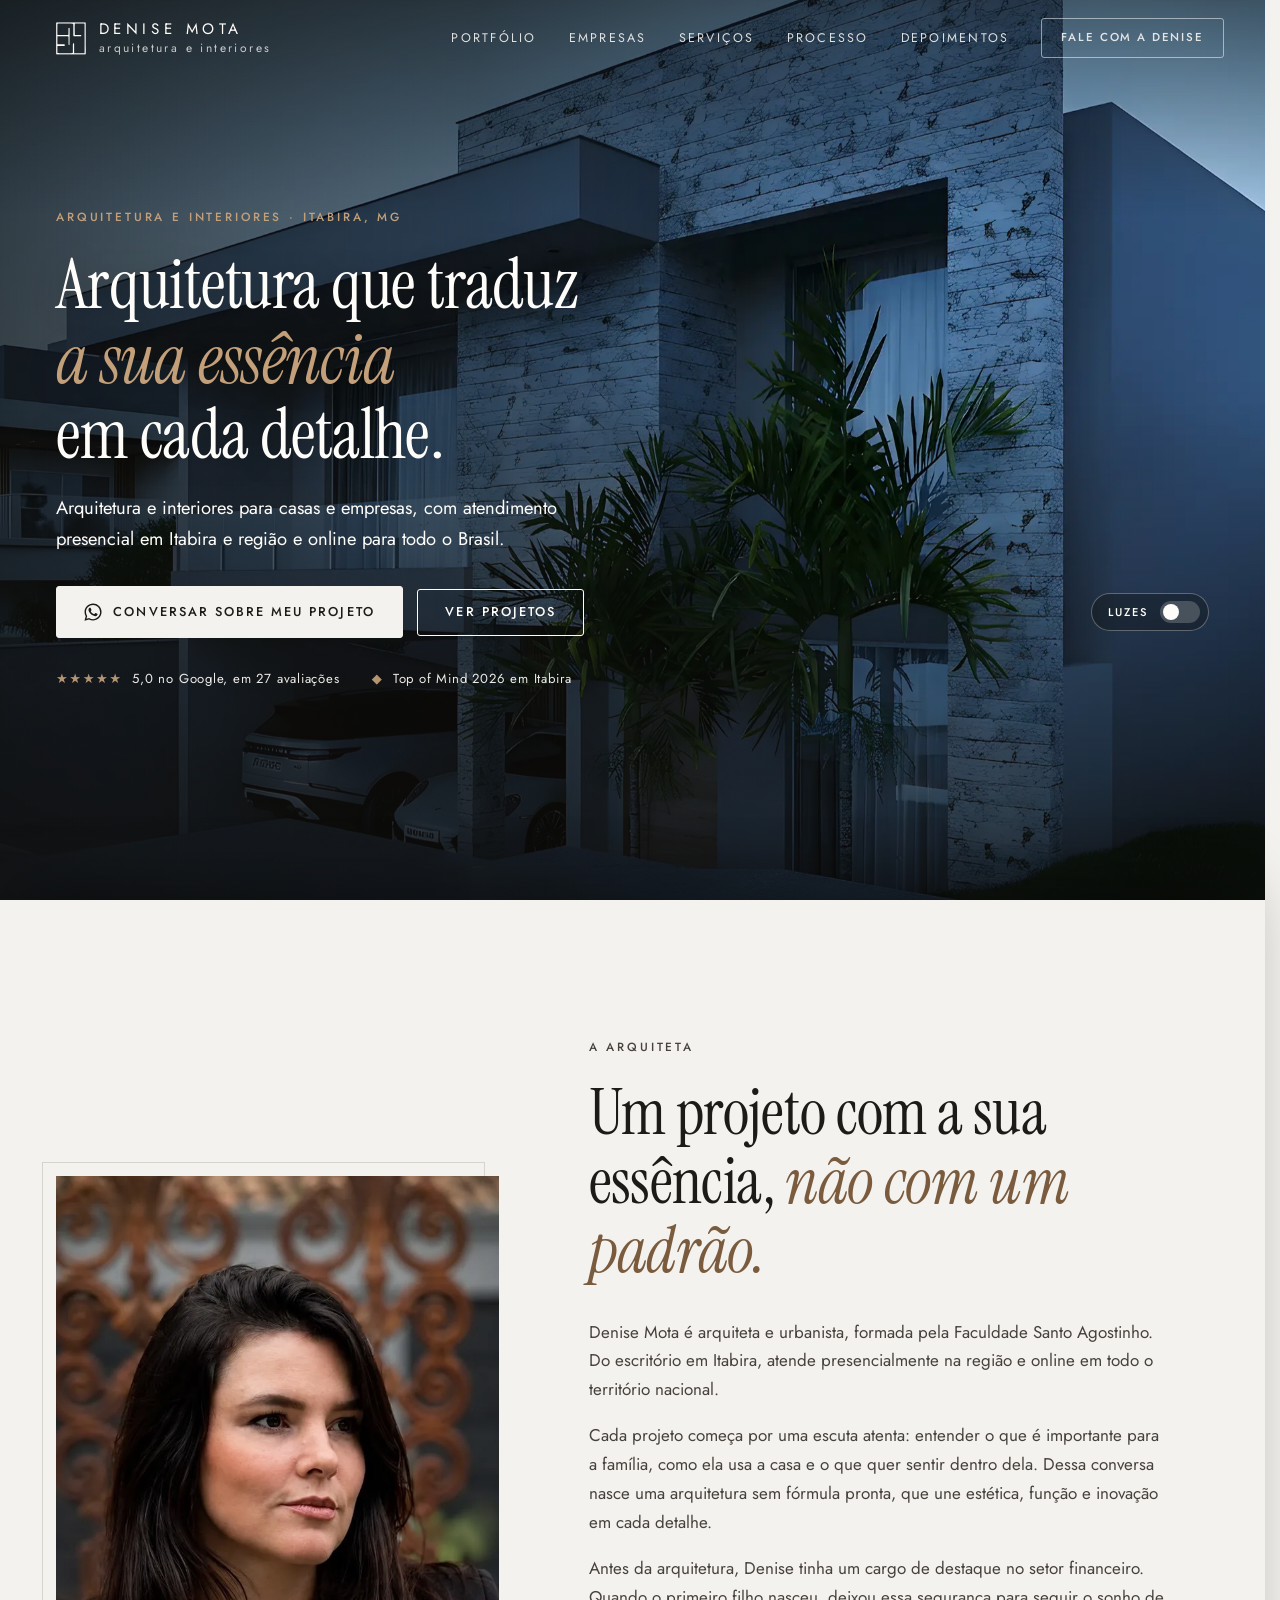
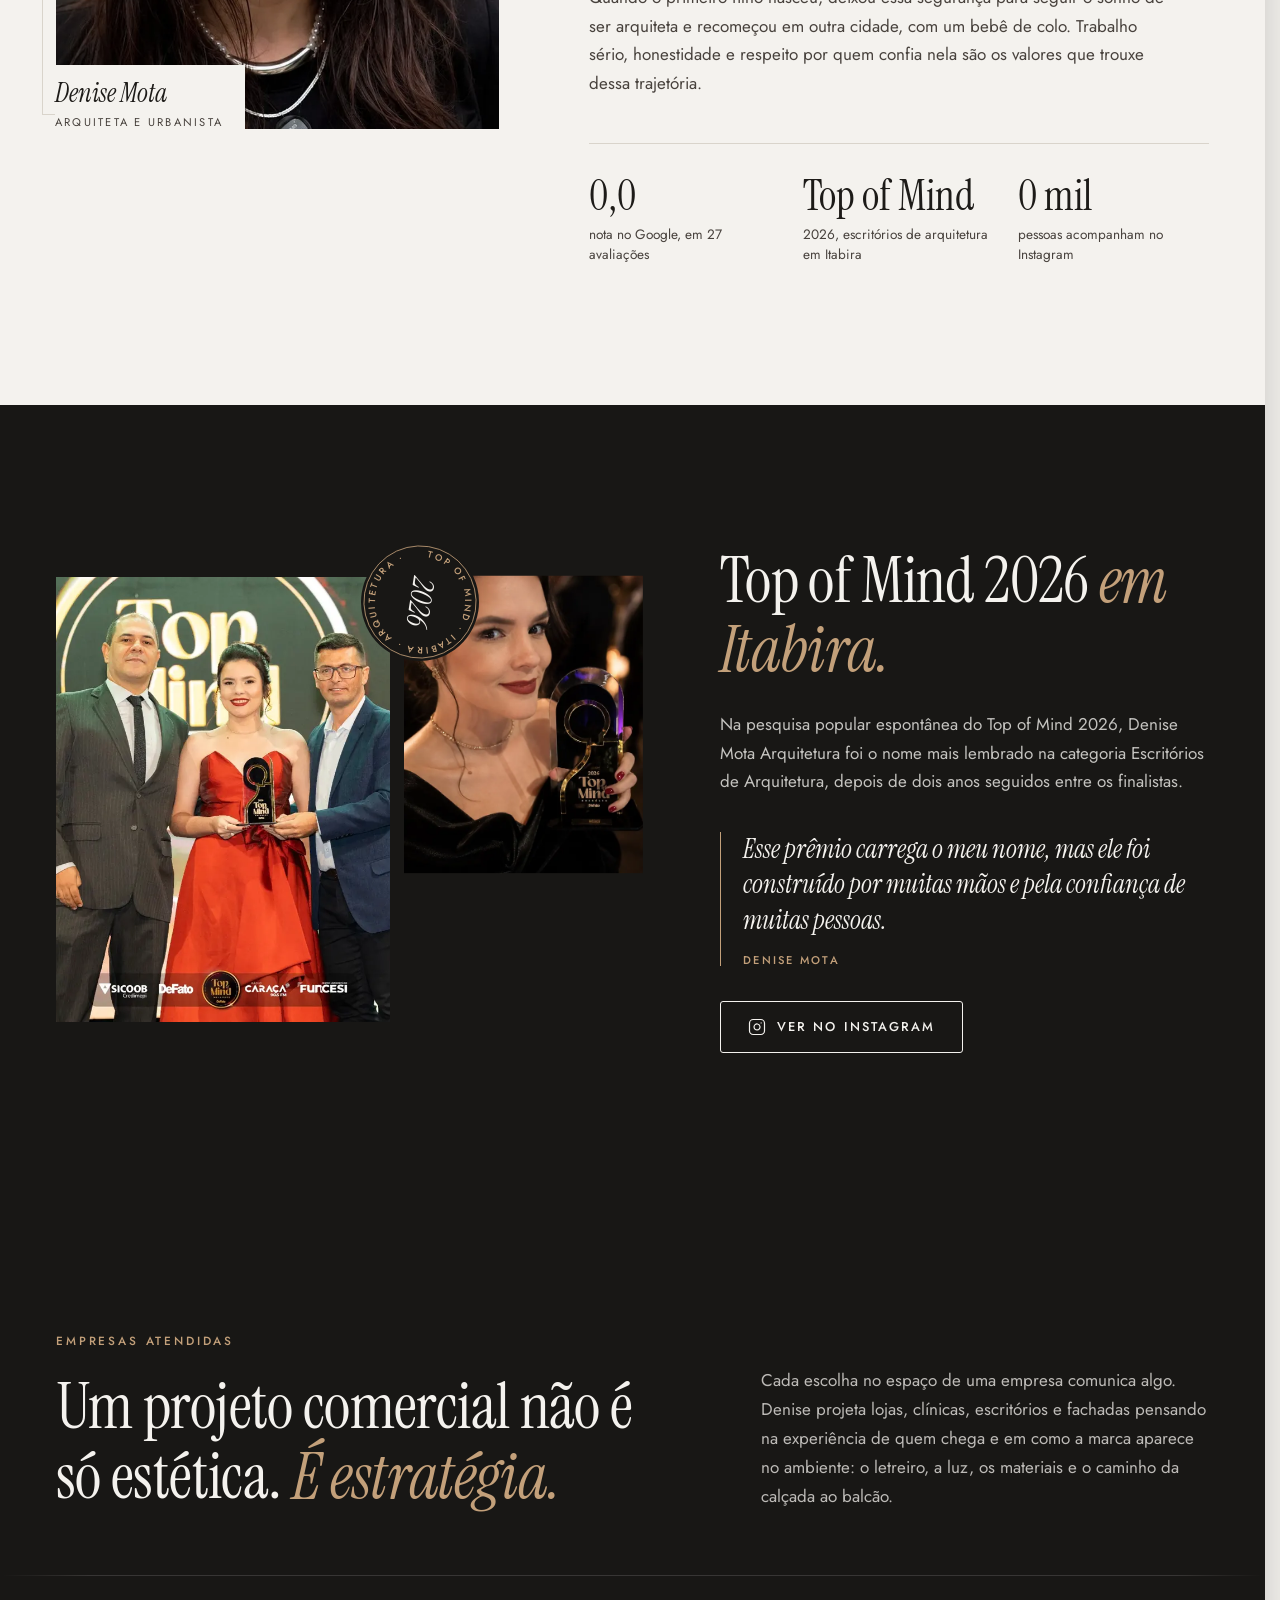
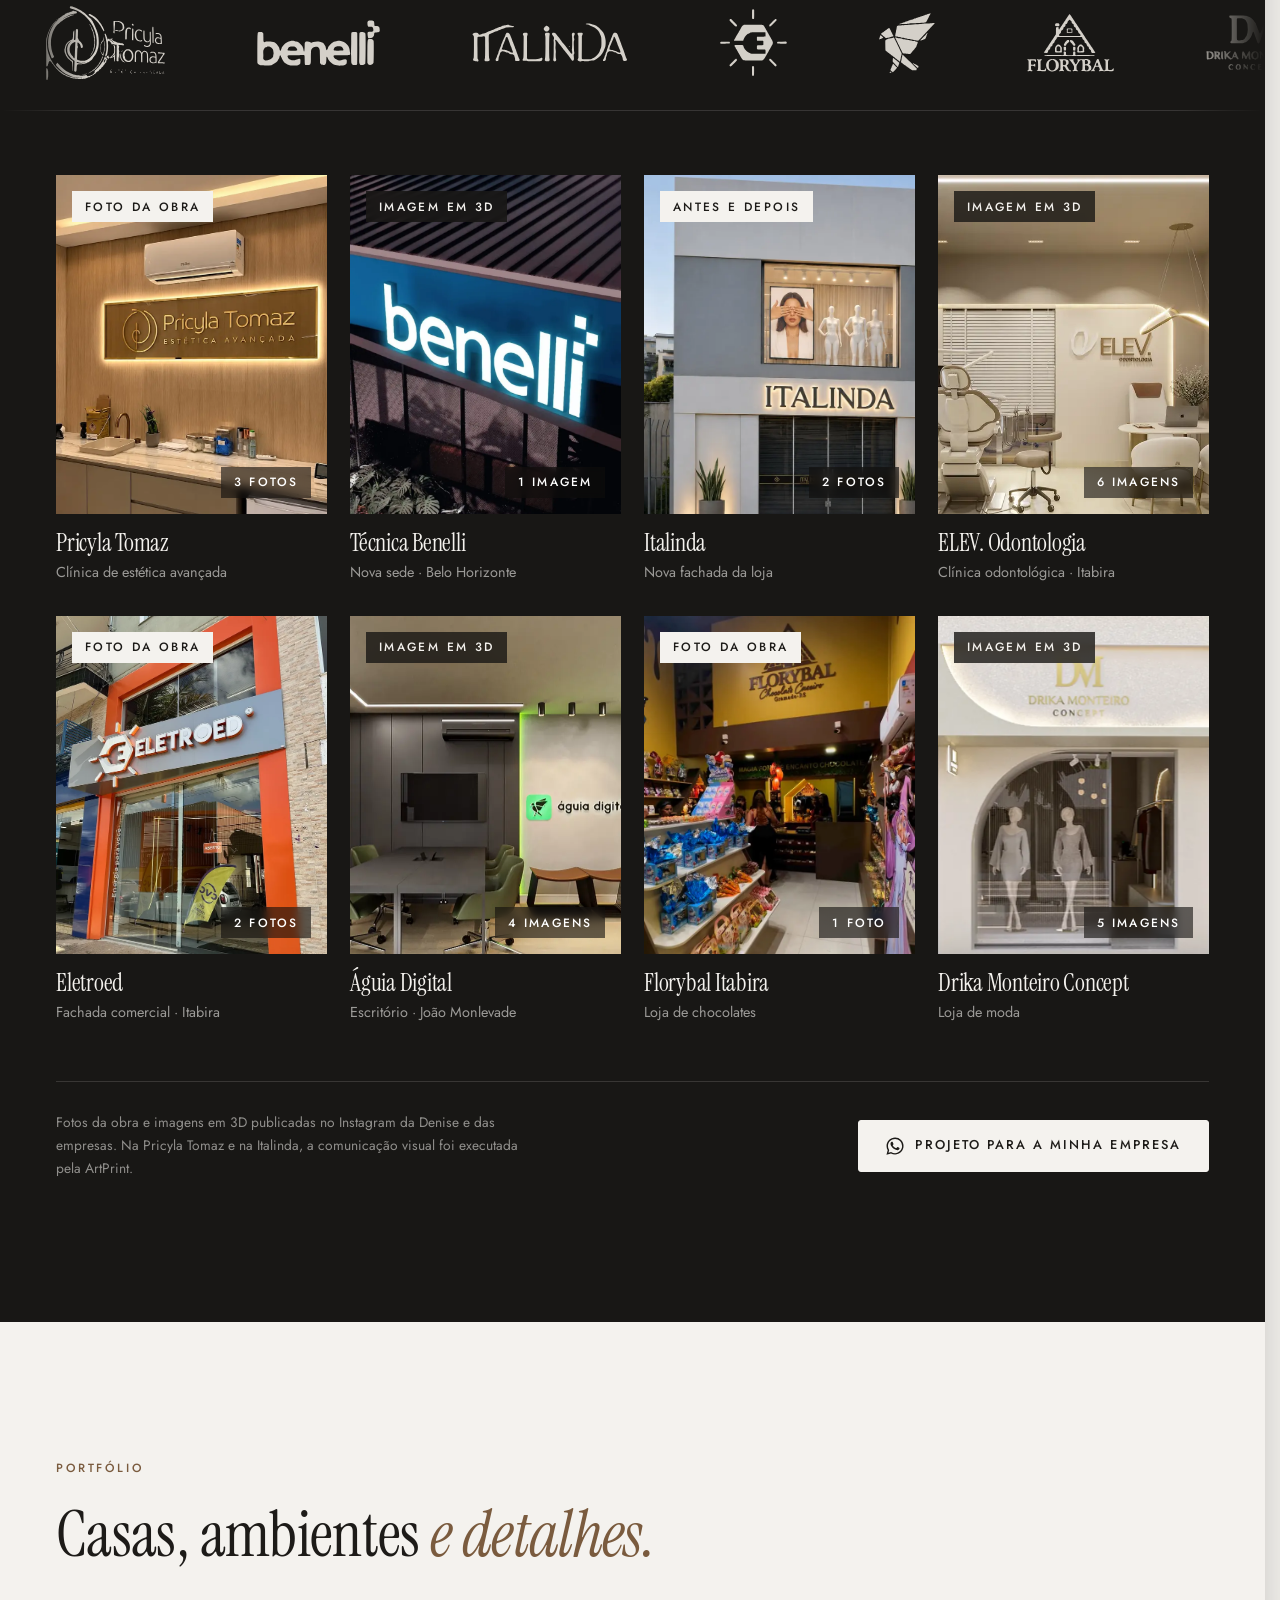
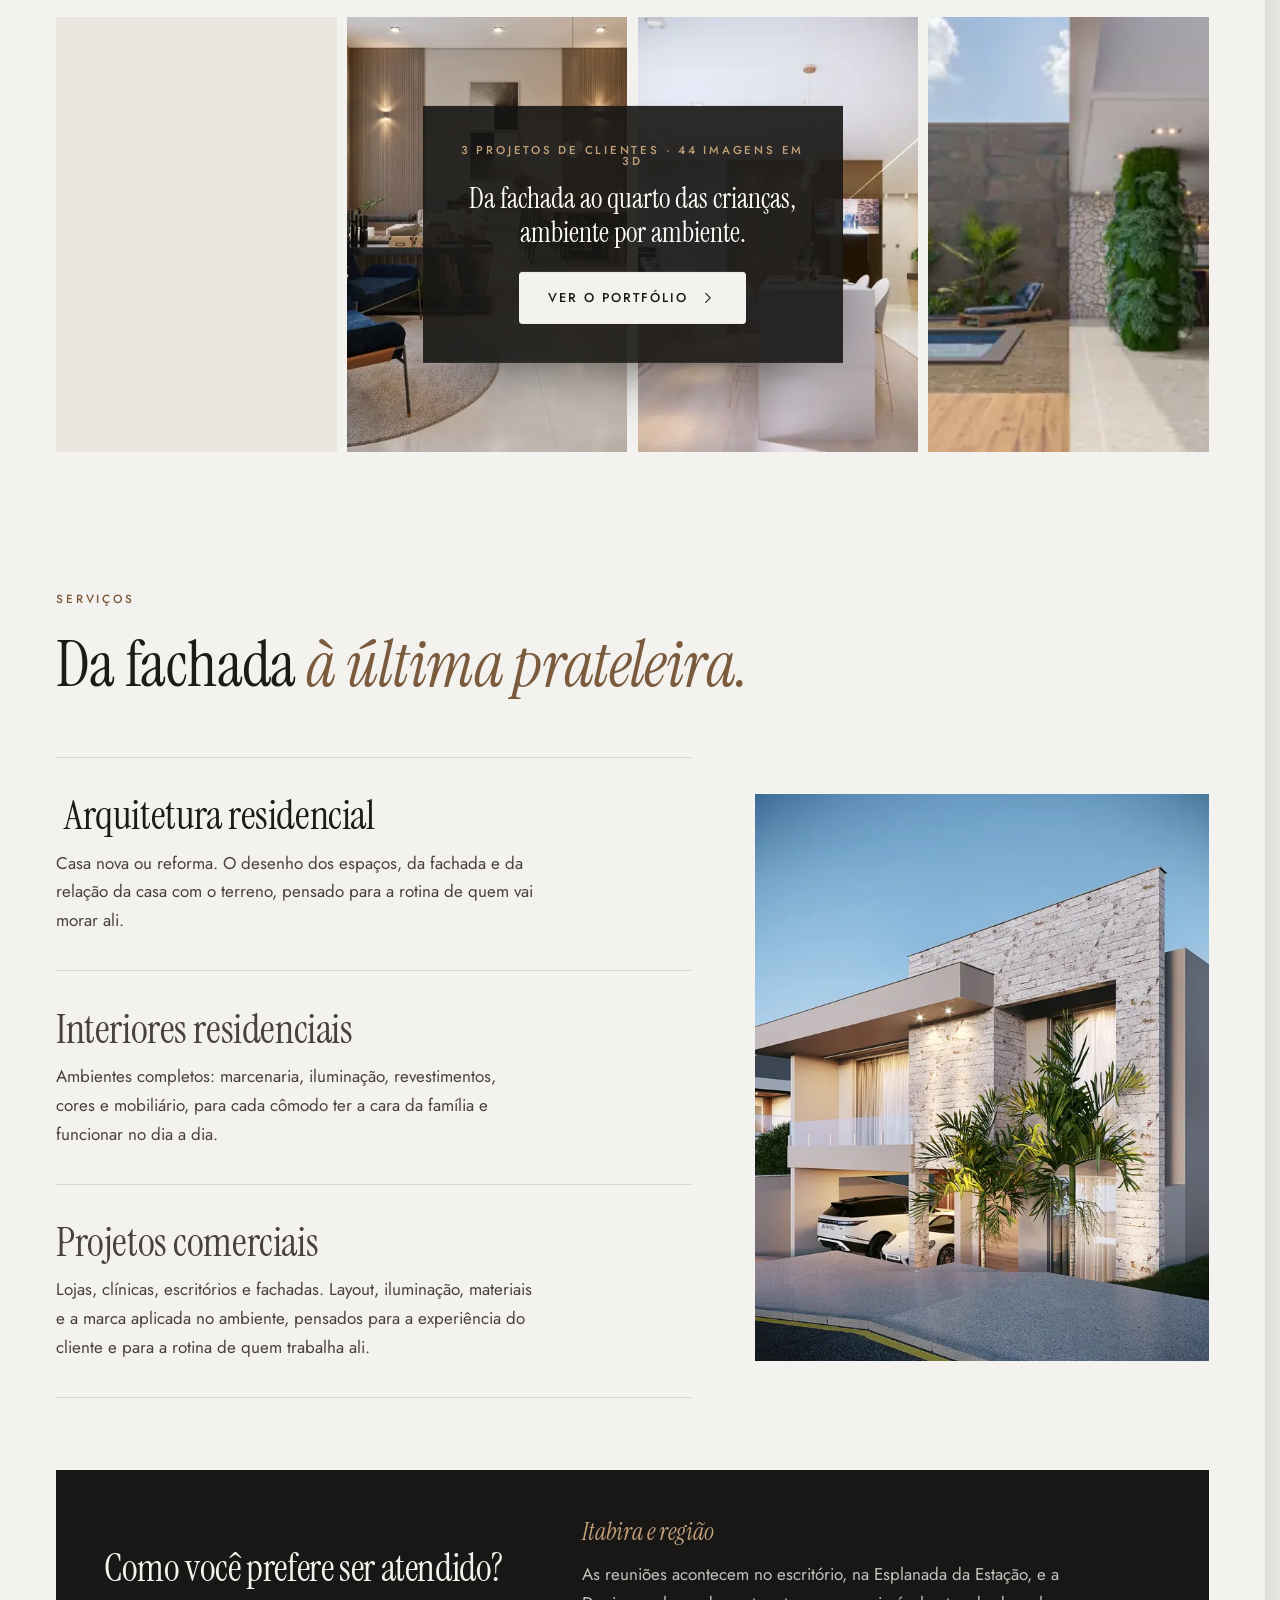
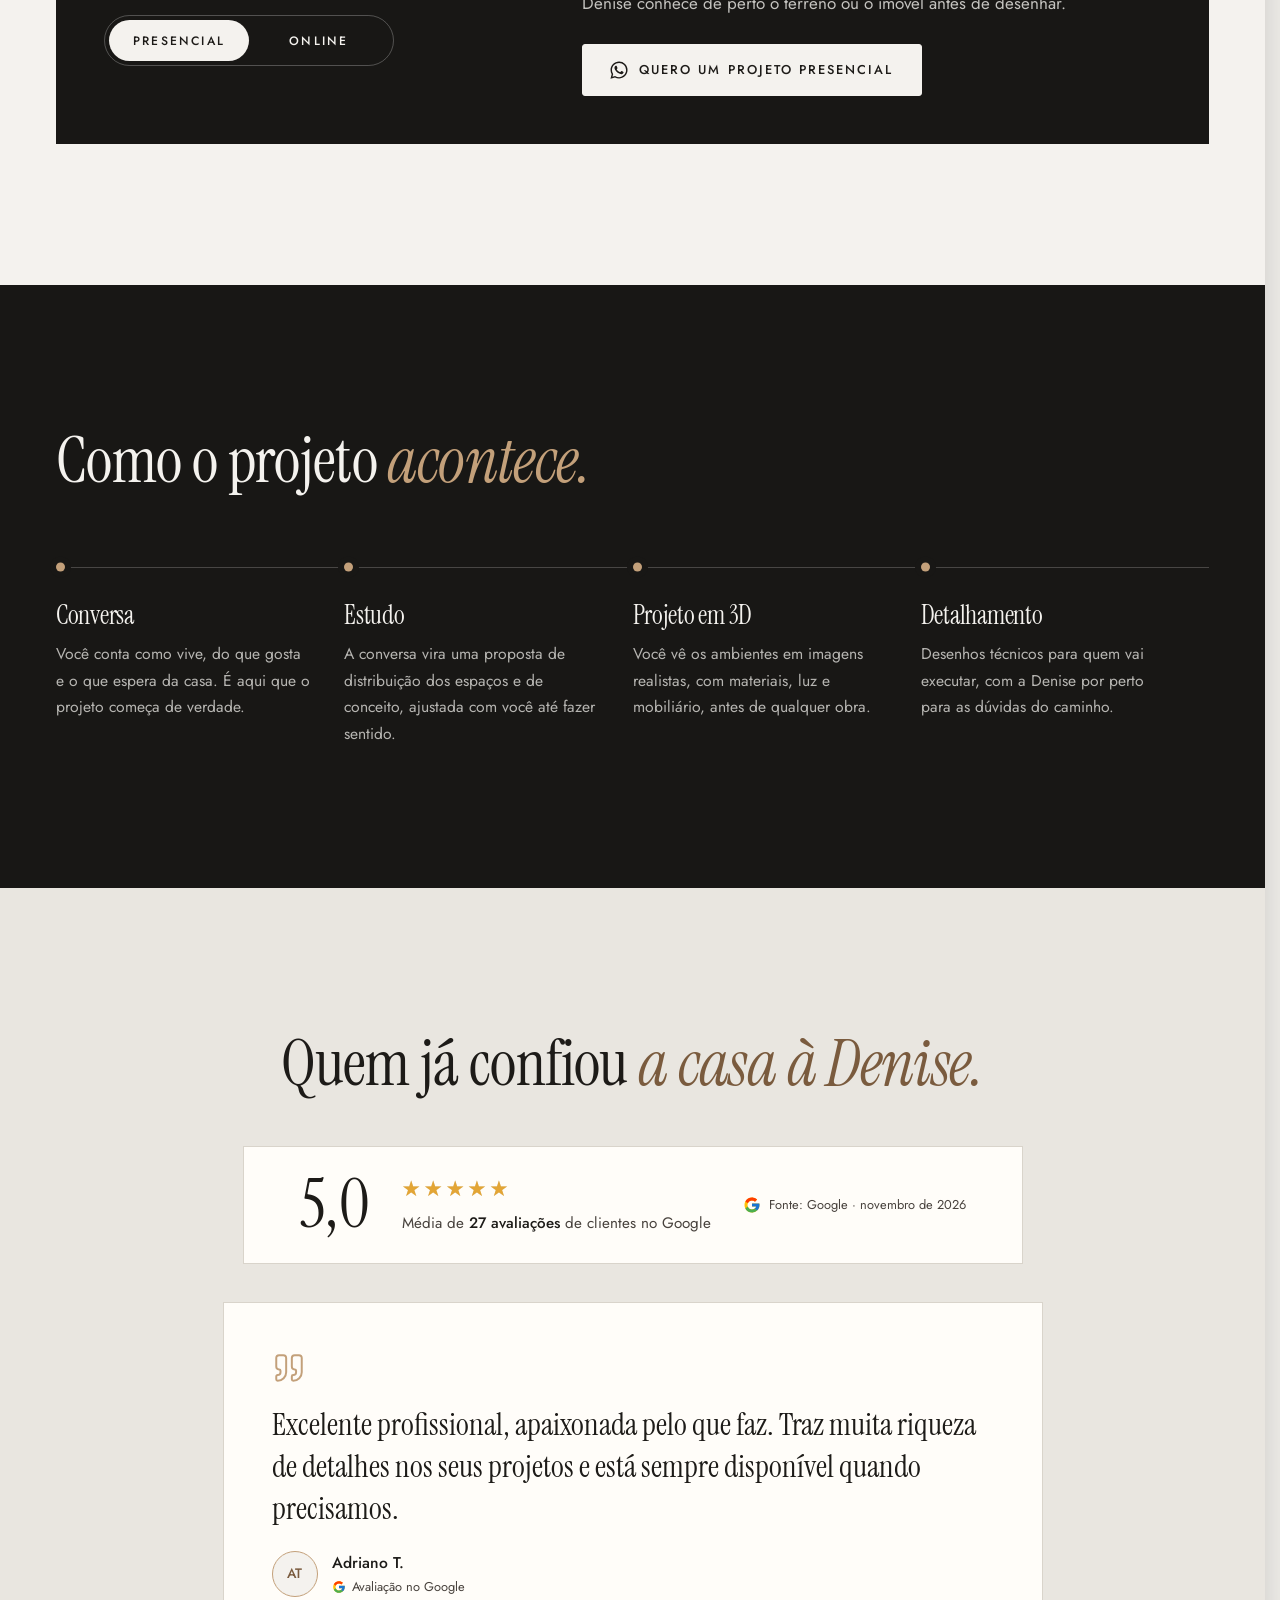
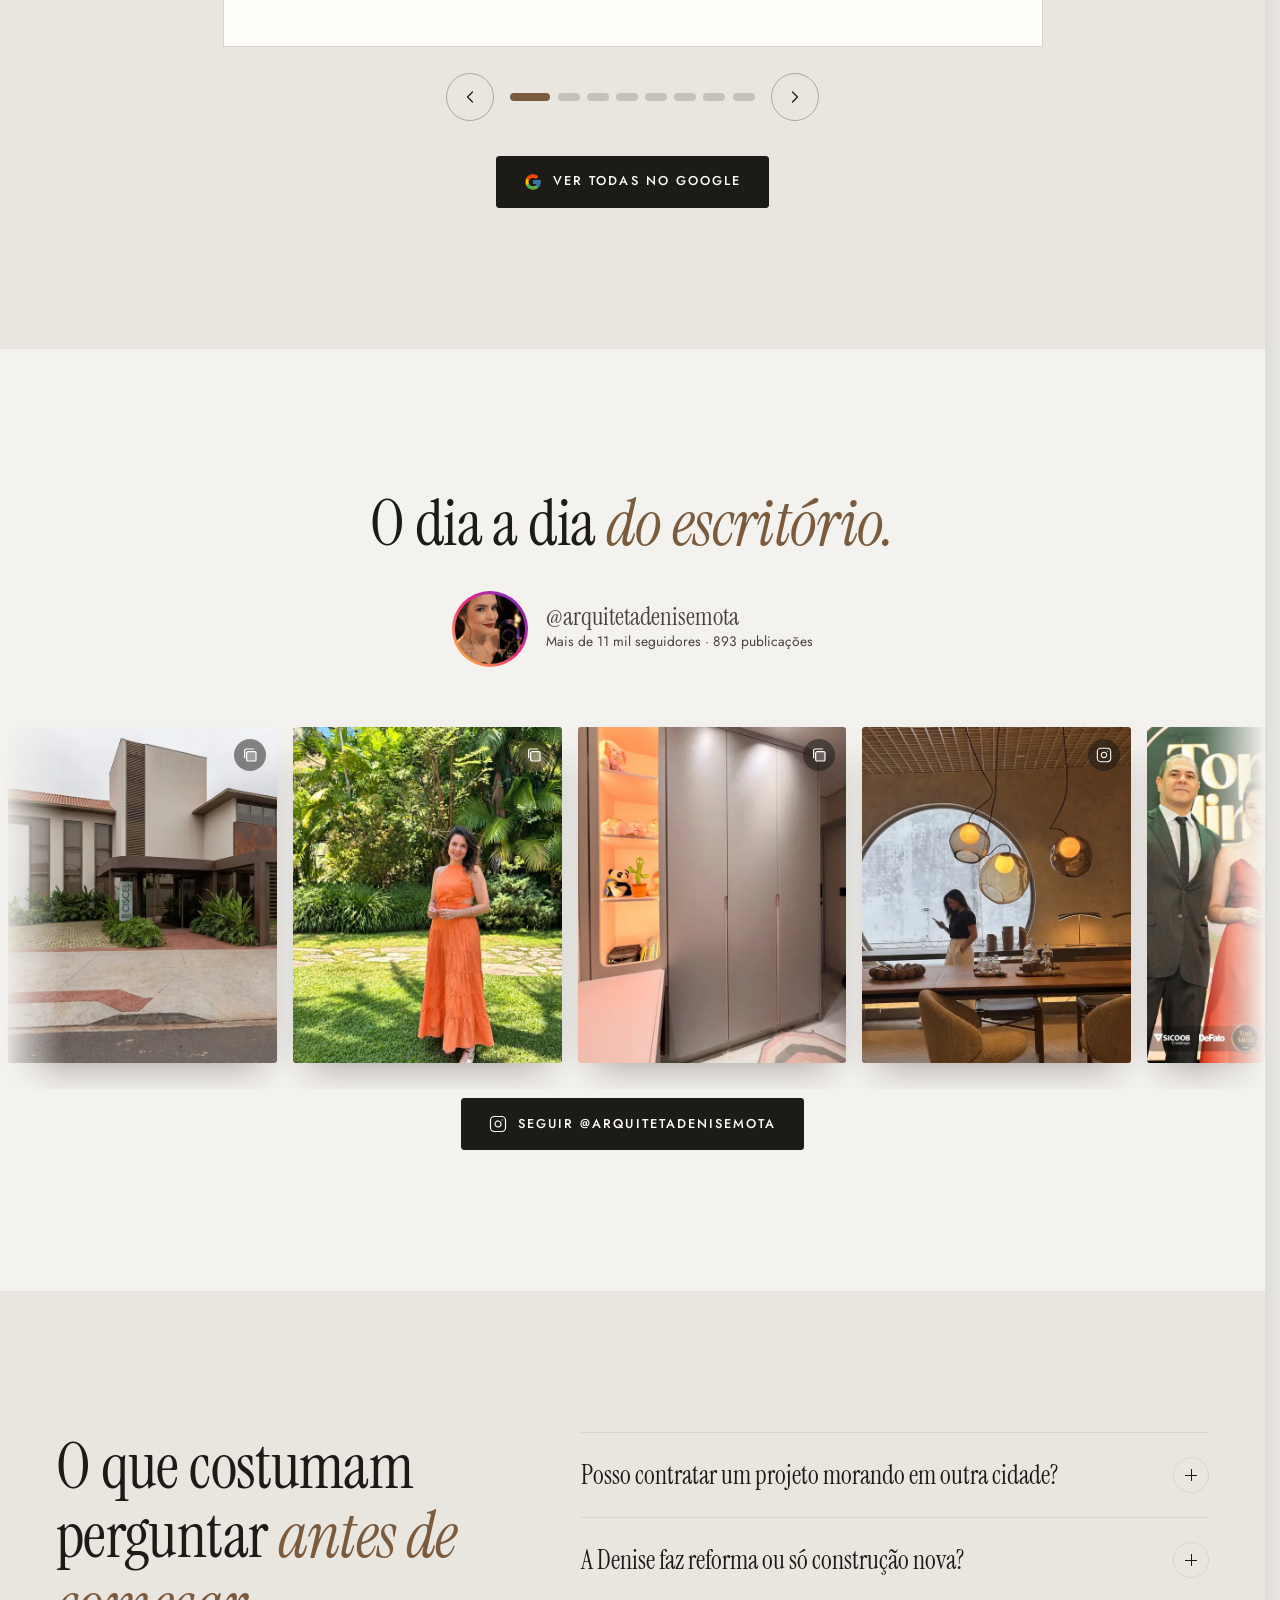
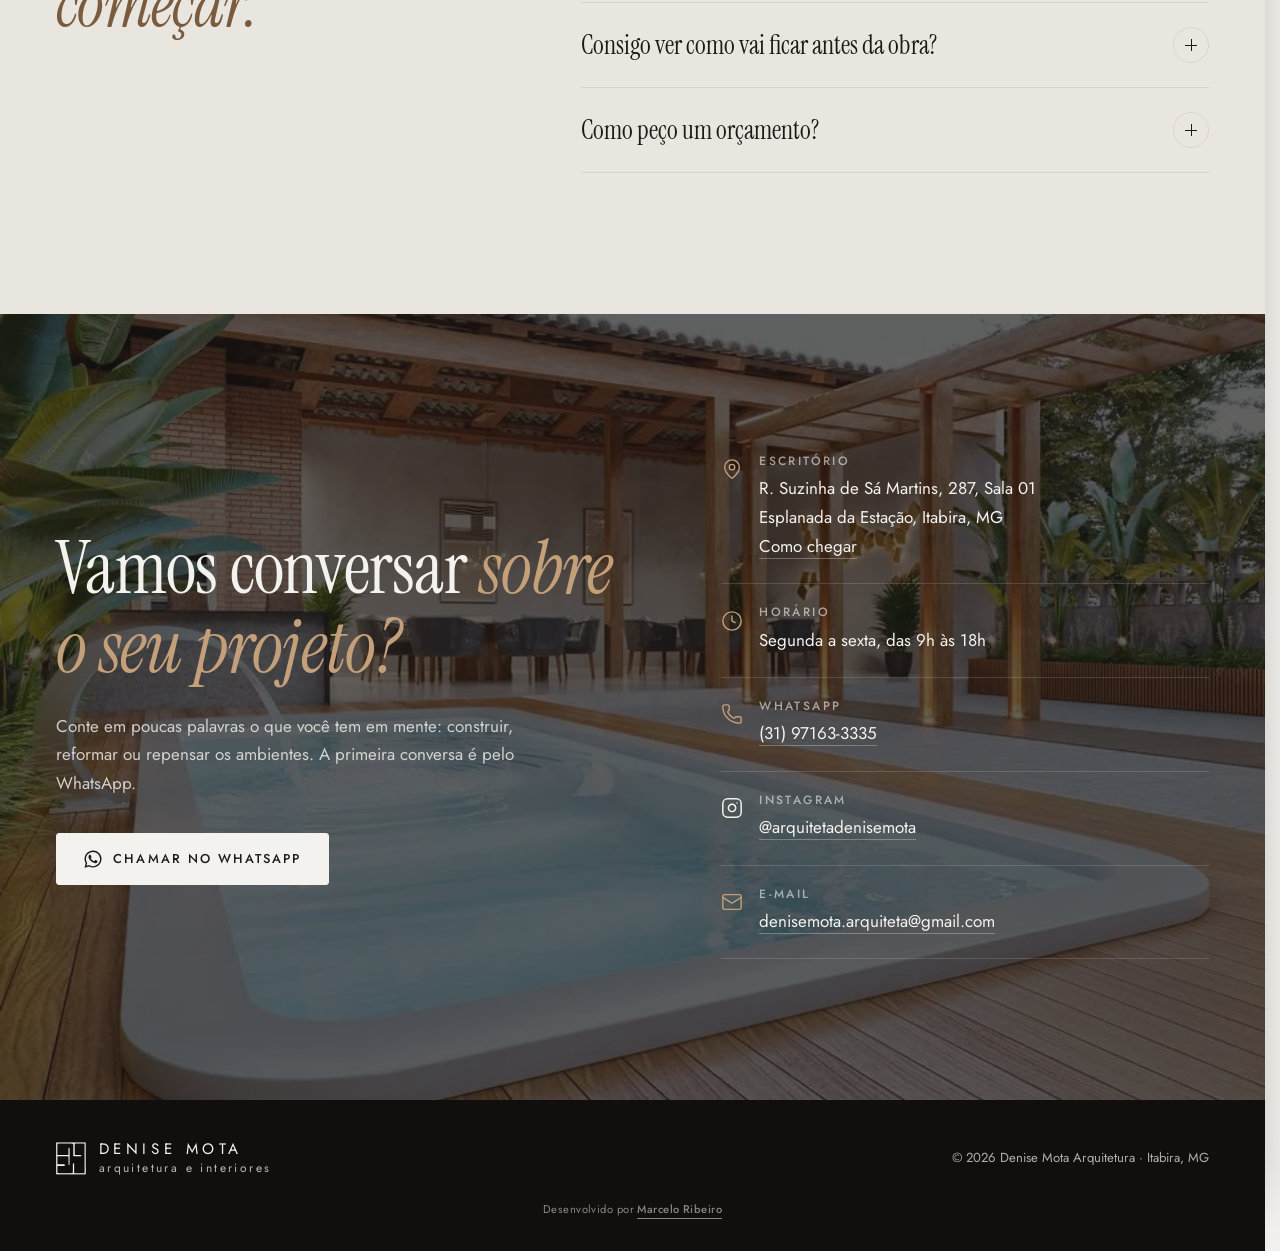
==== luz.html @ 8d06386a "Denise Mota: interruptor de luz no topo (luz.html) e foto de volta no nome da abertura" ====
<!doctype html>
<html lang="pt-BR">
<head>
<meta charset="utf-8">
<meta name="viewport" content="width=device-width, initial-scale=1">
<script>
/* Síncrono de propósito: a classe js e a decisão da abertura existem antes da
   primeira pintura. A abertura roda uma vez por sessão e nunca com "reduzir
   movimento". Se o script do fim não rodar, a página se libera sozinha em 6,5 s. */
(function (d) {
  d.classList.add('js');
  try { if (!location.hash && !matchMedia('(prefers-reduced-motion: reduce)').matches && !sessionStorage.getItem('intro-denise')) d.classList.add('com-intro'); } catch (e) {}
  setTimeout(function () { d.classList.add('intro-saindo', 'intro-fim'); }, 6500);
})(document.documentElement);
</script>
<title>Denise Mota Arquitetura | Arquitetura e interiores em Itabira, MG</title>
<meta name="description" content="Arquitetura e interiores para casas e empresas em Itabira, MG. Atendimento presencial na região e online para todo o Brasil. Nota 5,0 no Google.">
<link rel="canonical" href="https://marcel0gs.github.io/denise-mota-arquitetura/">
<meta property="og:type" content="website">
<meta property="og:title" content="Denise Mota Arquitetura e Interiores">
<meta property="og:description" content="Arquitetura que traduz a sua essência em cada detalhe. Arquitetura e interiores residenciais e comerciais em Itabira, MG, e online para todo o Brasil.">
<meta property="og:url" content="https://marcel0gs.github.io/denise-mota-arquitetura/">
<meta property="og:image" content="https://marcel0gs.github.io/denise-mota-arquitetura/assets/img/og-1200.jpg">
<meta property="og:image:width" content="1200">
<meta property="og:image:height" content="630">
<meta name="twitter:card" content="summary_large_image">
<meta property="og:locale" content="pt_BR">
<meta name="theme-color" content="#181715">
<link rel="icon" href="assets/img/favicon.svg" type="image/svg+xml">
<link rel="preconnect" href="https://fonts.googleapis.com">
<link rel="preconnect" href="https://fonts.gstatic.com" crossorigin>
<link href="https://fonts.googleapis.com/css2?family=Instrument+Serif:ital@0;1&family=Jost:wght@300;400;500&display=swap" rel="stylesheet">
<meta name="robots" content="noindex">
<link rel="preload" as="image" href="assets/img/hero-1200.webp" imagesrcset="assets/img/hero-1200.webp 1200w, assets/img/hero-2000.webp 2000w" imagesizes="100vw" fetchpriority="high">
<link rel="preload" as="image" href="assets/img/hero-apagada-1200.webp" imagesrcset="assets/img/hero-apagada-1200.webp 1200w, assets/img/hero-apagada-2000.webp 2000w" imagesizes="100vw" fetchpriority="high">
<!-- as duas fotos do premio ja entram na fila desde o começo: chegar na secao e encontrar
     a foto pronta, e nao um retangulo vazio esperando o download. prioridade baixa, para nao
     competir com o topo. -->
<link rel="preload" as="image" href="assets/img/top-entrega-800.webp" imagesrcset="assets/img/top-entrega-800.webp 800w, assets/img/top-entrega-1200.webp 1200w" imagesizes="(max-width:820px) 52vw, 26vw" fetchpriority="low">
<link rel="preload" as="image" href="assets/img/top-trofeu-600.webp" imagesrcset="assets/img/top-trofeu-600.webp 600w, assets/img/top-trofeu-900.webp 900w" imagesizes="(max-width:820px) 38vw, 18vw" fetchpriority="low">
<script type="application/ld+json">
{"@context":"https://schema.org","@type":"ProfessionalService","name":"Denise Mota Arquitetura","description":"Projetos de arquitetura e interiores residenciais e comerciais, presencial em Itabira e região e online para todo o Brasil.","url":"https://marcel0gs.github.io/denise-mota-arquitetura/","image":"https://marcel0gs.github.io/denise-mota-arquitetura/assets/img/hero-1200.webp","telephone":"+55 31 97163-3335","email":"denisemota.arquiteta@gmail.com","address":{"@type":"PostalAddress","streetAddress":"R. Suzinha de Sá Martins, 287, Sala 01, Esplanada da Estação","addressLocality":"Itabira","addressRegion":"MG","postalCode":"35900-209","addressCountry":"BR"},"openingHoursSpecification":[{"@type":"OpeningHoursSpecification","dayOfWeek":["Monday","Tuesday","Wednesday","Thursday","Friday"],"opens":"09:00","closes":"18:00"}],"areaServed":["Itabira","Minas Gerais","Brasil"],"sameAs":["https://maps.google.com/?cid=3645249256347178595","https://www.instagram.com/arquitetadenisemota/"]}
</script>
<script type="application/ld+json">
{"@context":"https://schema.org","@type":"FAQPage","mainEntity":[
{"@type":"Question","name":"Posso contratar um projeto morando em outra cidade?","acceptedAnswer":{"@type":"Answer","text":"Pode. Além do atendimento presencial em Itabira e região, a Denise faz projetos online para todo o Brasil: as conversas são por videochamada, você envia as medidas e as fotos do espaço, e o projeto chega em imagens 3D para você ver cada ambiente antes de executar."}},
{"@type":"Question","name":"A Denise faz reforma ou só construção nova?","acceptedAnswer":{"@type":"Answer","text":"Os dois. Ela projeta casas novas e também trabalha sobre o que já existe: reforma de ambientes, ampliação e fachada nova."}},
{"@type":"Question","name":"Consigo ver como vai ficar antes da obra?","acceptedAnswer":{"@type":"Answer","text":"Sim. Os ambientes são apresentados em imagens 3D realistas, com materiais, luz e mobiliário, e ajustados com você antes de qualquer execução."}},
{"@type":"Question","name":"Como peço um orçamento?","acceptedAnswer":{"@type":"Answer","text":"Pelo WhatsApp (31) 97163-3335. Conte o que você quer fazer, a cidade e o tamanho aproximado do espaço. O valor depende do tipo e do tamanho de cada projeto, por isso a proposta vem depois dessa primeira conversa."}}]}
</script>
<link rel="stylesheet" href="assets/site.css?v=4">
<style>
/* EXPERIMENTO (08/11/2026): interruptor de luz no topo. A fachada abre apagada e acende
   sozinha; o botão troca as duas versões do render. As duas imagens pegam as mesmas regras
   do .hero img (escala, parallax e entrada), então ficam sempre sobrepostas. A opacidade
   vai no <picture>, que nenhuma animação toca. Sem JS fica a acesa, o site de sempre. */
.hero .luz-off{opacity:0;transition:opacity 1.1s cubic-bezier(.4,0,.2,1)}
.js .hero:not(.acesa) .luz-off{opacity:1}
/* brilho quente atrás do título: só opacidade, a letra não é redesenhada a cada quadro */
.hero h1{position:relative;transition:color 1.4s ease .2s}
.hero h1::before{content:"";position:absolute;inset:-30% -14% -26% -20%;z-index:-1;pointer-events:none;
  background:radial-gradient(closest-side,rgba(226,160,92,.26),rgba(226,160,92,.1) 55%,transparent);
  opacity:0;transition:opacity 1.6s ease .2s}
.hero.acesa h1{color:#fff3e4}
.hero.acesa h1::before{opacity:1}
/* mora na linha dos botões: margin-left:auto empurra pra direita (no celular, ao lado do
   "Ver projetos") e ele entra junto com eles, sem animação própria */
.luz{margin-left:auto;display:inline-flex;align-items:center;gap:.75rem;
  padding:.45rem .5rem .45rem 1rem;border:1px solid rgba(255,253,249,.3);border-radius:99px;
  background:rgba(15,14,12,.32);-webkit-backdrop-filter:blur(8px);backdrop-filter:blur(8px);
  color:var(--branco);font:500 .7rem/1 var(--sans);letter-spacing:.18em;text-transform:uppercase;cursor:pointer;
  transition:border-color .3s ease,background .3s ease}
.luz[hidden]{display:none}
.luz:hover{border-color:rgba(255,253,249,.6);background:rgba(15,14,12,.45)}
.luz:focus-visible{outline:2px solid var(--bronze-claro);outline-offset:3px}
.luz__trilho{position:relative;width:40px;height:22px;border-radius:99px;background:rgba(255,253,249,.2);transition:background .5s ease}
.luz__bola{position:absolute;top:3px;left:3px;width:16px;height:16px;border-radius:50%;background:var(--branco);
  transition:translate .45s var(--ease),box-shadow .6s ease}
.luz[aria-pressed="true"] .luz__trilho{background:var(--bronze-claro)}
.luz[aria-pressed="true"] .luz__bola{translate:18px 0;box-shadow:0 0 14px 3px rgba(255,210,150,.75)}
</style>
</head>
<body>
<a class="skip" href="#conteudo">Pular para o conteúdo</a>

<svg width="0" height="0" style="position:absolute" aria-hidden="true">
  <symbol id="marca" viewBox="87 107 366 398"><path fill-rule="evenodd" pathLength="1" d="M91.5 111.5L89 113.9 89 304.3C89 494.6,89 494.7,91 497.3C92.2 498.8,94.5 500.2,96.3 500.5C99.4 501,224.8 501.7,368.2 502C449.7 502.2,445 502.6,449.2 495C451 491.6,451 488.8,450.4 413.5C450 370.6,449.7 285.7,449.6 224.8L449.5 114.2 447.1 111.6L444.7 109 269.3 109L93.9 109 91.5 111.5M110 124.7C108.1 124.9,105.9 125.8,105.3 126.7C103.7 128.8,103.4 257,105 260C105.5 261,107.5 262.3,109.2 262.8C113.2 264,231.6 263.8,234.3 262.6C238.7 260.5,239 258.2,239 219.2C239 182.6,239 182.3,241.3 179C242.5 177.2,244.2 175.2,245.1 174.7C247.6 173.2,251.8 176.5,253 181C254.2 185.3,253.6 375.3,252.4 380.8C251.1 387,245.7 387.4,242.1 381.6C240.1 378.4,240 376.9,240 333.8C240 309.3,239.7 287.8,239.4 286.1C238.1 279.6,240.4 279.9,171.3 279.1C119.4 278.5,108.1 278.6,106.3 279.7L104 281 104 327.1C104 356.9,104.4 373.8,105 375.1C106 376.9,107.6 377,147.1 377L188.2 377 191.6 380.4C195.7 384.5,196.1 388.6,192.8 393L190.6 396 148.9 396C112.3 396,107 396.2,105.6 397.6C104.2 399,104 404.3,104 440.9C104 472.7,104.3 483,105.3 484.3C106.4 485.9,112.2 486,179.5 486C296.1 486.1,289.6 486.2,291.4 484.4C292.8 483,293 476.3,293 425.6C293 369.1,293 368.2,295.1 365.6C297.8 362.1,301.4 362.2,305.1 365.9L308 368.8 308 426.2C308 460.6,308.4 484.1,309 485C309.8 486.3,317.5 486.5,370.2 486.2C413.9 485.9,431.2 485.5,433 484.7L435.5 483.5 435.8 305.4C436 140.6,435.9 127.1,434.3 125.9C433 124.7,422.6 124.5,375.8 124.5C322 124.5,318.8 124.6,317.5 126.3C315.3 129.3,314.7 151.7,315.5 206.7C316 247.7,316.4 258.9,317.5 260.6C318.7 262.5,320.2 262.8,332 263.5C339.2 263.9,352.3 263.9,361 263.5C380.6 262.6,391.4 263.4,394.1 266.1C397.1 269.1,396.7 275.3,393.3 277.6C390.7 279.4,388.2 279.5,348 279.1C305.2 278.8,301.6 278.5,299.6 275.1C298.6 273.6,297.8 242.1,298.2 221C298.4 210.3,298.5 185.5,298.5 166C298.5 133.7,298.3 130.3,296.7 127.9C295 125.4,294.6 125.3,281.3 124.7C267.1 124,116.1 124,110 124.7"/></symbol>
  <symbol id="i-zap" viewBox="0 0 24 24"><path fill="currentColor" d="M17.47 14.38c-.3-.15-1.76-.87-2.03-.97-.27-.1-.47-.15-.67.15-.2.3-.77.97-.94 1.17-.17.2-.35.22-.65.07-.3-.15-1.26-.46-2.4-1.48-.89-.79-1.49-1.77-1.66-2.07-.17-.3-.02-.46.13-.61.13-.13.3-.35.45-.52.15-.17.2-.3.3-.5.1-.2.05-.37-.02-.52-.08-.15-.67-1.62-.92-2.22-.24-.58-.49-.5-.67-.51h-.57c-.2 0-.52.07-.79.37-.27.3-1.04 1.02-1.04 2.48 0 1.46 1.07 2.88 1.21 3.07.15.2 2.1 3.2 5.08 4.49.71.31 1.26.49 1.69.63.71.23 1.36.2 1.87.12.57-.09 1.76-.72 2.01-1.41.25-.7.25-1.29.17-1.41-.07-.13-.27-.2-.57-.35M12.05 21.5h-.01a9.4 9.4 0 0 1-4.8-1.31l-.34-.2-3.57.93.95-3.48-.22-.36a9.38 9.38 0 0 1-1.44-5.01c0-5.19 4.23-9.41 9.43-9.41 2.52 0 4.88.98 6.66 2.76a9.35 9.35 0 0 1 2.76 6.66c0 5.19-4.23 9.42-9.42 9.42m8.02-17.44A11.27 11.27 0 0 0 12.05.75C5.8.75.71 5.84.71 12.09c0 2 .52 3.95 1.52 5.66L.62 23.62l6.01-1.58a11.33 11.33 0 0 0 5.42 1.38h.01c6.25 0 11.34-5.09 11.34-11.34 0-3.03-1.18-5.88-3.32-8.02"/></symbol>
  <symbol id="i-setas" viewBox="0 0 24 24"><path fill="none" stroke="currentColor" stroke-width="1.5" stroke-linecap="round" stroke-linejoin="round" d="m8 7-5 5 5 5M16 7l5 5-5 5"/></symbol>
  <symbol id="i-esq" viewBox="0 0 24 24"><path fill="none" stroke="currentColor" stroke-width="1.5" stroke-linecap="round" stroke-linejoin="round" d="m15 18-6-6 6-6"/></symbol>
  <symbol id="i-dir" viewBox="0 0 24 24"><path fill="none" stroke="currentColor" stroke-width="1.5" stroke-linecap="round" stroke-linejoin="round" d="m9 18 6-6-6-6"/></symbol>
  <symbol id="i-x" viewBox="0 0 24 24"><path fill="none" stroke="currentColor" stroke-width="1.5" stroke-linecap="round" d="M18 6 6 18M6 6l12 12"/></symbol>
  <symbol id="i-aspas" viewBox="0 0 24 24"><g fill="none" stroke="currentColor" stroke-width="1.4" stroke-linecap="round" stroke-linejoin="round"><path d="M16 3a2 2 0 0 0-2 2v6a2 2 0 0 0 2 2 1 1 0 0 1 1 1v1a2 2 0 0 1-2 2 1 1 0 0 0-1 1v2a1 1 0 0 0 1 1 6 6 0 0 0 6-6V5a2 2 0 0 0-2-2z"/><path d="M5 3a2 2 0 0 0-2 2v6a2 2 0 0 0 2 2 1 1 0 0 1 1 1v1a2 2 0 0 1-2 2 1 1 0 0 0-1 1v2a1 1 0 0 0 1 1 6 6 0 0 0 6-6V5a2 2 0 0 0-2-2z"/></g></symbol>
  <symbol id="i-insta" viewBox="0 0 24 24"><g fill="none" stroke="currentColor" stroke-width="1.6" stroke-linecap="round" stroke-linejoin="round"><rect width="20" height="20" x="2" y="2" rx="5"/><path d="M16 11.37A4 4 0 1 1 12.63 8 4 4 0 0 1 16 11.37z"/><path d="M17.5 6.5h.01"/></g></symbol>
  <symbol id="i-play" viewBox="0 0 24 24"><path fill="currentColor" d="M7 4.5v15a1 1 0 0 0 1.5.86l12.5-7.5a1 1 0 0 0 0-1.72L8.5 3.64A1 1 0 0 0 7 4.5z"/></symbol>
  <symbol id="i-carrossel" viewBox="0 0 24 24"><g fill="none" stroke="currentColor" stroke-width="1.8"><rect x="7" y="7" width="14" height="14" rx="2" fill="currentColor" fill-opacity=".25"/><path d="M4 17V5a2 2 0 0 1 2-2h12"/></g></symbol>
  <symbol id="i-google" viewBox="0 0 48 48"><path fill="#FFC107" d="M43.6 20.1H42V20H24v8h11.3c-1.6 4.7-6.1 8-11.3 8-6.6 0-12-5.4-12-12s5.4-12 12-12c3.1 0 5.8 1.2 8 3l5.7-5.7C34 6.1 29.3 4 24 4 13 4 4 13 4 24s9 20 20 20 20-9 20-20c0-1.3-.1-2.6-.4-3.9z"/><path fill="#FF3D00" d="m6.3 14.7 6.6 4.8C14.7 15.1 19 12 24 12c3.1 0 5.8 1.2 8 3l5.7-5.7C34 6.1 29.3 4 24 4 16.3 4 9.7 8.3 6.3 14.7z"/><path fill="#4CAF50" d="M24 44c5.2 0 9.9-2 13.4-5.2l-6.2-5.2c-2 1.5-4.5 2.4-7.2 2.4-5.2 0-9.6-3.3-11.3-7.9l-6.5 5C9.5 39.6 16.2 44 24 44z"/><path fill="#1976D2" d="M43.6 20.1H42V20H24v8h11.3c-.8 2.2-2.2 4.2-4.1 5.6l6.2 5.2C37 39.2 44 34 44 24c0-1.3-.1-2.6-.4-3.9z"/></symbol>
  <symbol id="i-pino" viewBox="0 0 24 24"><path d="M20 10c0 4.99-5.54 10.19-7.4 11.8a1 1 0 0 1-1.2 0C9.54 20.19 4 14.99 4 10a8 8 0 0 1 16 0"/><circle cx="12" cy="10" r="3"/></symbol>
  <symbol id="i-relogio" viewBox="0 0 24 24"><circle cx="12" cy="12" r="10"/><path d="M12 6v6l4 2"/></symbol>
  <symbol id="i-fone" viewBox="0 0 24 24"><path d="M13.83 16.57a1 1 0 0 0 1.21-.3l.36-.47A2 2 0 0 1 17 15h3a2 2 0 0 1 2 2v3a2 2 0 0 1-2 2A18 18 0 0 1 2 4a2 2 0 0 1 2-2h3a2 2 0 0 1 2 2v3a2 2 0 0 1-.8 1.6l-.47.35a1 1 0 0 0-.29 1.23 14 14 0 0 0 6.39 6.39"/></symbol>
  <symbol id="i-mail" viewBox="0 0 24 24"><path d="m22 7-8.99 5.73a2 2 0 0 1-2.02 0L2 7"/><rect x="2" y="4" width="20" height="16" rx="2"/></symbol>
</svg>

<div class="intro" id="intro" aria-hidden="true">
  <i class="intro__p c"></i><i class="intro__p f"></i><i class="intro__p e"></i><i class="intro__p d"></i>
  <div class="intro__cena">
    <span class="intro__grade"></span>
    <div class="intro__conteudo">
      <svg class="intro__marca" viewBox="0 0 366 398"><use href="#marca" width="366" height="398"/></svg>
      <p class="intro__nome"><span>Denise</span> <span>Mota</span></p>
      <span class="intro__linha"></span>
      <p class="intro__lema">Arquitetura e interiores</p>
    </div>
    <span class="intro__pular">Pular abertura</span>
  </div>
  <span class="intro__moldura"></span>
</div>

<header class="topo" id="topo">
  <div class="wrap">
    <a class="marca" href="#inicio" aria-label="Denise Mota Arquitetura, início">
      <svg viewBox="0 0 366 398" aria-hidden="true"><use href="#marca" width="366" height="398"/></svg>
      <span>Denise Mota<small>arquitetura e interiores</small></span>
    </a>
    <nav class="nav" aria-label="Seções">
      <a href="portfolio.html">Portfólio</a>
      <a href="#empresas">Empresas</a>
      <a href="#servicos">Serviços</a>
      <a href="#processo">Processo</a>
      <a href="#depoimentos">Depoimentos</a>
      <a class="btn" href="https://wa.me/5531971633335?text=Ol%C3%A1%2C%20Denise!%20Vi%20seu%20site%20e%20gostaria%20de%20conversar%20sobre%20um%20projeto." target="_blank" rel="noopener">Fale<span class="so-desk">&nbsp;com a Denise</span></a>
    </nav>
  </div>
</header>

<section class="hero" id="inicio" aria-label="Apresentação">
  <picture>
    <img src="assets/img/hero-1200.webp" srcset="assets/img/hero-1200.webp 1200w, assets/img/hero-2000.webp 2000w" sizes="100vw" alt="Fachada de uma casa contemporânea projetada por Denise Mota, com revestimento de pedra, palmeira e iluminação ao entardecer" fetchpriority="high">
  </picture>
  <picture class="luz-off" aria-hidden="true">
    <img src="assets/img/hero-apagada-1200.webp" srcset="assets/img/hero-apagada-1200.webp 1200w, assets/img/hero-apagada-2000.webp 2000w" sizes="100vw" alt="" fetchpriority="high">
  </picture>
  <div class="wrap">
    <p class="rotulo entra">Arquitetura e interiores · Itabira, MG</p>
    <h1>Arquitetura que traduz<br class="so-desk"> <em>a sua essência</em><br class="so-desk"> em cada detalhe.</h1>
    <p class="sub entra">Arquitetura e interiores para casas e empresas, com atendimento presencial em Itabira e região e online para todo o Brasil.</p>
    <div class="acoes entra">
      <a class="btn btn--claro" href="https://wa.me/5531971633335?text=Ol%C3%A1%2C%20Denise!%20Vi%20seu%20site%20e%20gostaria%20de%20conversar%20sobre%20um%20projeto." target="_blank" rel="noopener"><svg aria-hidden="true"><use href="#i-zap"/></svg>Conversar sobre meu projeto</a>
      <a class="btn btn--vazado" href="portfolio.html">Ver projetos</a>
      <button class="luz" id="luz" type="button" aria-pressed="false" hidden>Luzes<span class="luz__trilho" aria-hidden="true"><span class="luz__bola"></span></span></button>
    </div>
    <div class="selos entra">
      <a class="nota" href="https://maps.google.com/?cid=3645249256347178595" target="_blank" rel="noopener"><span class="estrelas" aria-hidden="true">★★★★★</span> 5,0 no Google, em 27 avaliações</a>
      <a class="nota" href="#reconhecimento"><span class="estrelas" aria-hidden="true">◆</span> Top of Mind 2026 em Itabira</a>
    </div>
  </div>
</section>

<div class="palco">
<main id="conteudo">

<section class="sobre" id="sobre">
  <div class="wrap">
    <figure class="retrato revela">
      <span class="janela persiana"><img class="janela-img" data-janela=".08" src="assets/img/denise-retrato.webp" width="829" height="1036" alt="Retrato da arquiteta Denise Mota" loading="lazy"></span>
      <figcaption>Denise Mota<small>Arquiteta e urbanista</small></figcaption>
    </figure>
    <div class="texto revela">
      <p class="rotulo">A arquiteta</p>
      <h2>Um projeto com a sua essência, <em>não com um padrão.</em></h2>
      <p>Denise Mota é arquiteta e urbanista, formada pela Faculdade Santo Agostinho. Do escritório em Itabira, atende presencialmente na região e online em todo o território nacional.</p>
      <p>Cada projeto começa por uma escuta atenta: entender o que é importante para a família, como ela usa a casa e o que quer sentir dentro dela. Dessa conversa nasce uma arquitetura sem fórmula pronta, que une estética, função e inovação em cada detalhe.</p>
      <p>Antes da arquitetura, Denise tinha um cargo de destaque no setor financeiro. Quando o primeiro filho nasceu, deixou essa segurança para seguir o sonho de ser arquiteta e recomeçou em outra cidade, com um bebê de colo. Trabalho sério, honestidade e respeito por quem confia nela são os valores que trouxe dessa trajetória.</p>
      <div class="numeros">
        <div><strong data-conta="5" data-casas="1">5,0</strong><span>nota no Google, em 27 avaliações</span></div>
        <div><strong>Top of Mind</strong><span>2026, escritórios de arquitetura em Itabira</span></div>
        <div><strong data-conta="11" data-sufixo=" mil">11 mil</strong><span>pessoas acompanham no Instagram</span></div>
      </div>
    </div>
  </div>
</section>

<section class="premio" id="reconhecimento">
  <div class="wrap">
    <div class="fotos revela">
      <img class="a persiana" src="assets/img/top-entrega-800.webp" srcset="assets/img/top-entrega-800.webp 800w, assets/img/top-entrega-1200.webp 1200w" sizes="(max-width:820px) 52vw, 26vw" width="1200" height="1198" alt="Denise Mota recebendo o prêmio Top of Mind 2026 no palco" loading="lazy" decoding="async">
      <img class="b persiana" data-px="-.07" style="--d:150ms" src="assets/img/top-trofeu-600.webp" srcset="assets/img/top-trofeu-600.webp 600w, assets/img/top-trofeu-900.webp 900w" sizes="(max-width:820px) 38vw, 18vw" width="900" height="1201" alt="Denise Mota segurando o troféu Top of Mind 2026" loading="lazy" decoding="async">
      <svg class="carimbo" data-gira=".06" viewBox="0 0 120 120" aria-hidden="true">
        <defs><path id="circulo" d="M60 60m-46 0a46 46 0 1 1 92 0a46 46 0 1 1-92 0"/></defs>
        <circle cx="60" cy="60" r="57" fill="none" stroke="currentColor" stroke-width=".8"/>
        <text><textPath href="#circulo">TOP OF MIND · ITABIRA · ARQUITETURA ·</textPath></text>
        <text class="n" x="60" y="70" text-anchor="middle">2026</text>
      </svg>
    </div>
    <div class="revela">
      <h2>Top of Mind 2026 <em>em Itabira.</em></h2>
      <p>Na pesquisa popular espontânea do Top of Mind 2026, Denise Mota Arquitetura foi o nome mais lembrado na categoria Escritórios de Arquitetura, depois de dois anos seguidos entre os finalistas.</p>
      <blockquote>Esse prêmio carrega o meu nome, mas ele foi construído por muitas mãos e pela confiança de muitas pessoas.<cite>Denise Mota</cite></blockquote>
      <a class="btn btn--vazado" href="https://www.instagram.com/p/DZ1T6lujL-V/" target="_blank" rel="noopener"><svg aria-hidden="true"><use href="#i-insta"/></svg>Ver no Instagram</a>
    </div>
  </div>
</section>

<section class="empresas" id="empresas">
  <div class="wrap">
    <div class="cabeca revela">
      <div>
        <p class="rotulo">Empresas atendidas</p>
        <h2>Um projeto comercial não é só estética. <em>É estratégia.</em></h2>
      </div>
      <p>Cada escolha no espaço de uma empresa comunica algo. Denise projeta lojas, clínicas, escritórios e fachadas pensando na experiência de quem chega e em como a marca aparece no ambiente: o letreiro, a luz, os materiais e o caminho da calçada ao balcão.</p>
    </div>
  </div>
  <div class="faixa">
    <ul aria-label="Empresas atendidas"><li><img src="assets/img/logo-pricyla.svg" alt="Pricyla Tomaz Estética Avançada" width="1469" height="909" style="--h:64" loading="lazy"></li><li><img src="assets/img/logo-benelli.svg" alt="Técnica Benelli" width="934" height="349" style="--h:40" loading="lazy"></li><li><img src="assets/img/logo-italinda.svg" alt="Italinda" width="933" height="235" style="--h:34" loading="lazy"></li><li><img src="assets/img/logo-eletroed.svg" alt="Eletroed" width="1074" height="1066" style="--h:58" loading="lazy"></li><li><img src="assets/img/logo-aguia.svg" alt="Águia Digital" width="719" height="767" style="--h:52" loading="lazy"></li><li><img src="assets/img/logo-florybal.svg" alt="Florybal" width="924" height="611" style="--h:50" loading="lazy"></li><li><img src="assets/img/logo-drika.svg" alt="Drika Monteiro Concept" width="886" height="534" style="--h:48" loading="lazy"></li></ul>
    <ul aria-hidden="true"><li><img src="assets/img/logo-pricyla.svg" alt="" width="1469" height="909" style="--h:64" loading="lazy"></li><li><img src="assets/img/logo-benelli.svg" alt="" width="934" height="349" style="--h:40" loading="lazy"></li><li><img src="assets/img/logo-italinda.svg" alt="" width="933" height="235" style="--h:34" loading="lazy"></li><li><img src="assets/img/logo-eletroed.svg" alt="" width="1074" height="1066" style="--h:58" loading="lazy"></li><li><img src="assets/img/logo-aguia.svg" alt="" width="719" height="767" style="--h:52" loading="lazy"></li><li><img src="assets/img/logo-florybal.svg" alt="" width="924" height="611" style="--h:50" loading="lazy"></li><li><img src="assets/img/logo-drika.svg" alt="" width="886" height="534" style="--h:48" loading="lazy"></li></ul>
  </div>
  <div class="wrap">
    <div class="vitrine">
      <button class="caso emp revela" type="button" data-caso="emp-pricyla">
        <span class="capa"><img src="assets/img/emp-pricyla-01-800.webp" alt="Recepção da clínica Pricyla Tomaz com letreiro dourado iluminado sobre painel de madeira" loading="lazy"><span class="tag real">Foto da obra</span><span class="qtd">3 fotos</span></span>
        <h3>Pricyla Tomaz</h3><p>Clínica de estética avançada</p>
      </button>
      <button class="caso emp revela" type="button" data-caso="emp-benelli">
        <span class="capa"><img src="assets/img/emp-benelli-01-800.webp" alt="Imagem 3D da fachada da nova sede da Técnica Benelli, com letreiro iluminado e jardim" loading="lazy" style="object-position:50% 48%"><span class="tag">Imagem em 3D</span><span class="qtd">1 imagem</span></span>
        <h3>Técnica Benelli</h3><p>Nova sede · Belo Horizonte</p>
      </button>
      <button class="caso emp revela" type="button" data-caso="emp-italinda">
        <span class="capa"><img src="assets/img/emp-italinda-01-800.webp" alt="Fachada da loja Italinda depois da reforma, com letreiro retroiluminado" loading="lazy"><span class="tag real">Antes e depois</span><span class="qtd">2 fotos</span></span>
        <h3>Italinda</h3><p>Nova fachada da loja</p>
      </button>
      <button class="caso emp revela" type="button" data-caso="emp-elev">
        <span class="capa"><img src="assets/img/emp-elev-01-800.webp" alt="Imagem 3D do consultório da ELEV. Odontologia, em tons neutros e luz suave" loading="lazy" style="object-position:78% 50%"><span class="tag">Imagem em 3D</span><span class="qtd">6 imagens</span></span>
        <h3>ELEV. Odontologia</h3><p>Clínica odontológica · Itabira</p>
      </button>
      <button class="caso emp revela" type="button" data-caso="emp-eletroed">
        <span class="capa"><img src="assets/img/emp-eletroed-01-800.webp" alt="Fachada da loja Eletroed, com moldura laranja e letreiro" loading="lazy"><span class="tag real">Foto da obra</span><span class="qtd">2 fotos</span></span>
        <h3>Eletroed</h3><p>Fachada comercial · Itabira</p>
      </button>
      <button class="caso emp revela" type="button" data-caso="emp-aguia">
        <span class="capa"><img src="assets/img/emp-aguia-01-800.webp" alt="Imagem 3D da sala de reunião da Águia Digital, com a marca iluminada em verde" loading="lazy" style="object-position:62% 50%"><span class="tag">Imagem em 3D</span><span class="qtd">4 imagens</span></span>
        <h3>Águia Digital</h3><p>Escritório · João Monlevade</p>
      </button>
      <button class="caso emp revela" type="button" data-caso="emp-florybal">
        <span class="capa"><img src="assets/img/emp-florybal-01-800.webp" alt="Interior da loja Florybal em Itabira, com prateleiras de chocolates" loading="lazy"><span class="tag real">Foto da obra</span><span class="qtd">1 foto</span></span>
        <h3>Florybal Itabira</h3><p>Loja de chocolates</p>
      </button>
      <button class="caso emp revela" type="button" data-caso="emp-drika">
        <span class="capa"><img src="assets/img/emp-drika-01-800.webp" alt="Imagem 3D da fachada da loja Drika Monteiro Concept, com arco e vitrine" loading="lazy"><span class="tag">Imagem em 3D</span><span class="qtd">5 imagens</span></span>
        <h3>Drika Monteiro Concept</h3><p>Loja de moda</p>
      </button>
    </div>
    <div class="fim revela">
      <p class="legenda">Fotos da obra e imagens em 3D publicadas no Instagram da Denise e das empresas. Na Pricyla Tomaz e na Italinda, a comunicação visual foi executada pela ArtPrint.</p>
      <div class="acoes">
        <a class="btn btn--claro" href="https://wa.me/5531971633335?text=Ol%C3%A1%2C%20Denise!%20Vi%20seu%20site%20e%20gostaria%20de%20falar%20sobre%20um%20projeto%20para%20a%20minha%20empresa." target="_blank" rel="noopener"><svg aria-hidden="true"><use href="#i-zap"/></svg>Projeto para a minha empresa</a>
      </div>
    </div>
  </div>
</section>

<section class="projetos" id="projetos">
  <div class="wrap">
    <div class="revela">
      <p class="rotulo">Portfólio</p>
      <h2>Casas, ambientes <em>e detalhes.</em></h2>
    </div>
    <a class="mosaico-portfolio" href="portfolio.html">
      <span class="mosaico-portfolio__foto"><img src="assets/img/fachada-01-600.webp" srcset="assets/img/fachada-01-500.webp 500w, assets/img/fachada-01-600.webp 600w, assets/img/fachada-01-800.webp 800w" sizes="(max-width:700px) 47vw, 25vw" alt="Fachada residencial projetada por Denise Mota" width="600" height="600" loading="lazy" decoding="async"></span>
      <span class="mosaico-portfolio__foto"><img src="assets/img/estar-05-600.webp" srcset="assets/img/estar-05-500.webp 500w, assets/img/estar-05-600.webp 600w, assets/img/estar-05-800.webp 800w" sizes="(max-width:700px) 47vw, 25vw" alt="Sala de estar e jantar projetada por Denise Mota" width="600" height="600" loading="lazy" decoding="async"></span>
      <span class="mosaico-portfolio__foto"><img src="assets/img/cozinha-01-600.webp" srcset="assets/img/cozinha-01-500.webp 500w, assets/img/cozinha-01-600.webp 600w, assets/img/cozinha-01-800.webp 800w" sizes="(max-width:700px) 47vw, 25vw" alt="Cozinha planejada projetada por Denise Mota" width="600" height="600" loading="lazy" decoding="async"></span>
      <span class="mosaico-portfolio__foto"><img src="assets/img/lazer-02-600.webp" srcset="assets/img/lazer-02-500.webp 500w, assets/img/lazer-02-600.webp 600w, assets/img/lazer-02-800.webp 800w" sizes="(max-width:700px) 47vw, 25vw" alt="Área de lazer e espaço gourmet projetada por Denise Mota" width="600" height="600" loading="lazy" decoding="async"></span>
      <span class="mosaico-portfolio__chamada">
        <span class="mosaico-portfolio__conta">3 projetos de clientes · 44 imagens em 3D</span>
        <span class="mosaico-portfolio__texto">Da fachada ao quarto das crianças, ambiente por ambiente.</span>
        <span class="btn btn--claro">Ver o portfólio<svg aria-hidden="true"><use href="#i-dir"/></svg></span>
      </span>
    </a>
  </div>
</section>

<dialog class="foto-cheia" id="foto-cheia" aria-label="Imagem do projeto em tela cheia">
  <header><span id="fc-cat"></span><button type="button" id="fc-fechar" aria-label="Fechar"><svg aria-hidden="true"><use href="#i-x"/></svg></button></header>
  <figure id="fc-fig"><img id="fc-img" alt=""></figure>
  <footer><span id="fc-n"></span><div class="setas"><button type="button" id="fc-ant" aria-label="Imagem anterior"><svg aria-hidden="true"><use href="#i-esq"/></svg></button><button type="button" id="fc-prox" aria-label="Próxima imagem"><svg aria-hidden="true"><use href="#i-dir"/></svg></button></div></footer>
</dialog>

<section class="servicos" id="servicos" style="padding-top:0">
  <div class="wrap">
    <div class="revela">
      <p class="rotulo">Serviços</p>
      <h2>Da fachada <em>à última prateleira.</em></h2>
    </div>
    <div class="servicos-lista">
      <ul class="servicos-itens">
        <li class="servico revela is-ativo" data-i="0">
          <div class="servico__img"><img src="assets/img/fachada-01-800.webp" alt="" loading="lazy" decoding="async"></div>
          <h3>Arquitetura residencial</h3>
          <p>Casa nova ou reforma. O desenho dos espaços, da fachada e da relação da casa com o terreno, pensado para a rotina de quem vai morar ali.</p>
        </li>
        <li class="servico revela" data-i="1">
          <div class="servico__img"><img src="assets/img/estar-05-800.webp" alt="" loading="lazy" decoding="async"></div>
          <h3>Interiores residenciais</h3>
          <p>Ambientes completos: marcenaria, iluminação, revestimentos, cores e mobiliário, para cada cômodo ter a cara da família e funcionar no dia a dia.</p>
        </li>
        <li class="servico revela" data-i="2">
          <div class="servico__img"><img src="assets/img/emp-elev-02-800.webp" alt="" loading="lazy" decoding="async"></div>
          <h3>Projetos comerciais</h3>
          <p>Lojas, clínicas, escritórios e fachadas. Layout, iluminação, materiais e a marca aplicada no ambiente, pensados para a experiência do cliente e para a rotina de quem trabalha ali.</p>
        </li>
      </ul>
      <div class="servicos-foto revela">
        <img class="is-ativo" src="assets/img/fachada-01-800.webp" srcset="assets/img/fachada-01-800.webp 800w, assets/img/fachada-01-1600.webp 1600w" sizes="(max-width:820px) 1px, 36vw" alt="Fachada residencial em dois pavimentos com pedra e iluminação" loading="lazy" decoding="async">
        <img class="" src="assets/img/estar-05-800.webp" srcset="assets/img/estar-05-800.webp 800w, assets/img/estar-05-1600.webp 1600w" sizes="(max-width:820px) 1px, 36vw" alt="Sala de estar e jantar integradas, com poltronas azuis e painel ripado" loading="lazy" decoding="async">
        <img class="" src="assets/img/emp-elev-02-800.webp" srcset="assets/img/emp-elev-02-800.webp 800w, assets/img/emp-elev-02-1600.webp 1600w" sizes="(max-width:820px) 1px, 36vw" alt="Imagem 3D de consultório odontológico com a marca da clínica na parede" loading="lazy" decoding="async">
      </div>
    </div>
    <div class="modo revela">
      <div>
        <h3>Como você prefere ser atendido?</h3>
        <div class="troca" id="troca" data-modo="presencial" role="group" aria-label="Forma de atendimento">
          <button type="button" data-modo="presencial" aria-pressed="true">Presencial</button>
          <button type="button" data-modo="online" aria-pressed="false">Online</button>
        </div>
      </div>
      <div>
        <div class="painel" data-painel="presencial">
          <strong>Itabira e região</strong>
          <p>As reuniões acontecem no escritório, na Esplanada da Estação, e a Denise conhece de perto o terreno ou o imóvel antes de desenhar.</p>
          <a class="btn btn--claro" href="https://wa.me/5531971633335?text=Ol%C3%A1%2C%20Denise!%20Gostaria%20de%20falar%20do%20meu%20projeto%20presencial." target="_blank" rel="noopener"><svg aria-hidden="true"><use href="#i-zap"/></svg>Quero um projeto presencial</a>
        </div>
        <div class="painel" data-painel="online" hidden>
          <strong>Qualquer cidade do Brasil</strong>
          <p>Conversas por videochamada, medidas e fotos do espaço enviadas por você, e o projeto apresentado em imagens 3D para visualizar cada ambiente antes de executar.</p>
          <a class="btn btn--claro" href="https://wa.me/5531971633335?text=Ol%C3%A1%2C%20Denise!%20Gostaria%20de%20falar%20do%20meu%20projeto%20online." target="_blank" rel="noopener"><svg aria-hidden="true"><use href="#i-zap"/></svg>Quero um projeto online</a>
        </div>
      </div>
    </div>
  </div>
</section>

<section class="processo" id="processo">
  <div class="wrap">
    <div class="revela">
      <h2>Como o projeto <em>acontece.</em></h2>
    </div>
    <ol class="etapas">
      <li class="revela"><h3>Conversa</h3><p>Você conta como vive, do que gosta e o que espera da casa. É aqui que o projeto começa de verdade.</p></li>
      <li class="revela"><h3>Estudo</h3><p>A conversa vira uma proposta de distribuição dos espaços e de conceito, ajustada com você até fazer sentido.</p></li>
      <li class="revela"><h3>Projeto em 3D</h3><p>Você vê os ambientes em imagens realistas, com materiais, luz e mobiliário, antes de qualquer obra.</p></li>
      <li class="revela"><h3>Detalhamento</h3><p>Desenhos técnicos para quem vai executar, com a Denise por perto para as dúvidas do caminho.</p></li>
    </ol>
  </div>
</section>

<section class="depo" id="depoimentos">
  <div class="wrap">
    <div class="cabeca revela">
      <h2>Quem já confiou <em>a casa à Denise.</em></h2>
    </div>

    <div class="placar revela" data-placar>
      <div class="placar__nota" data-conta="5" data-casas="1">5,0</div>
      <div>
        <span class="estrelas-med" data-estrelas aria-hidden="true"><span class="vazias">★★★★★</span><span class="cheias">★★★★★</span></span>
        <span class="placar__txt">Média de <b>27 avaliações</b> de clientes no Google</span>
      </div>
      <span class="placar__fonte"><svg aria-hidden="true"><use href="#i-google"/></svg>Fonte: Google · novembro de 2026</span>
    </div>

    <div class="carrossel revela" data-carrossel aria-roledescription="carrossel" aria-label="Depoimentos de clientes">
      <div class="carrossel__janela">
        <div class="avals" data-trilho>
          <article class="aval">
            <svg class="aspas" aria-hidden="true"><use href="#i-aspas"/></svg>
            <blockquote>Excelente profissional, apaixonada pelo que faz. Traz muita riqueza de detalhes nos seus projetos e está sempre disponível quando precisamos.</blockquote>
            <div class="aval__quem"><span class="aval__ini" aria-hidden="true">AT</span><div><b>Adriano T.</b><span class="fonte"><svg aria-hidden="true"><use href="#i-google"/></svg>Avaliação no Google</span></div></div>
          </article>
          <article class="aval">
            <svg class="aspas" aria-hidden="true"><use href="#i-aspas"/></svg>
            <blockquote>Denise Mota construiu um projeto para minha casa, avalio como excelente tanto a questão técnica quanto a forma de conhecer o perfil da família e transformar em projeto.</blockquote>
            <div class="aval__quem"><span class="aval__ini" aria-hidden="true">GS</span><div><b>Giovani S.</b><span class="fonte">Cliente · Itabira, MG</span></div></div>
          </article>
          <article class="aval">
            <svg class="aspas" aria-hidden="true"><use href="#i-aspas"/></svg>
            <blockquote>Minha experiência está sendo excelente. Muito detalhista, cuidadosa, a Denise está sempre disponível e sempre com um sorriso no rosto disposta a ajudar.</blockquote>
            <div class="aval__quem"><span class="aval__ini" aria-hidden="true">AG</span><div><b>Angela G.</b><span class="fonte"><svg aria-hidden="true"><use href="#i-google"/></svg>Avaliação no Google</span></div></div>
          </article>
          <article class="aval">
            <svg class="aspas" aria-hidden="true"><use href="#i-aspas"/></svg>
            <blockquote>Entregar seus sonhos na mão de uma profissional, e ter um retorno muito além do que você imaginava, não tem preço, top demais essa cozinha.</blockquote>
            <div class="aval__quem"><span class="aval__ini" aria-hidden="true">RG</span><div><b>Rondineli G.</b><span class="fonte">Cliente · Itabira, MG</span></div></div>
          </article>
          <article class="aval">
            <svg class="aspas" aria-hidden="true"><use href="#i-aspas"/></svg>
            <blockquote>Simplesmente faz mais que o combinado, impressionante a dedicação durante todo processo, só tenho a agradecer por tudo, super indico!</blockquote>
            <div class="aval__quem"><span class="aval__ini" aria-hidden="true">EM</span><div><b>Edinilton M.</b><span class="fonte"><svg aria-hidden="true"><use href="#i-google"/></svg>Avaliação no Google</span></div></div>
          </article>
          <article class="aval">
            <svg class="aspas" aria-hidden="true"><use href="#i-aspas"/></svg>
            <blockquote>Excelente profissional. Ficamos muito satisfeitos com os projetos que Denise fez. Recomendamos pela competência e experiência.</blockquote>
            <div class="aval__quem"><span class="aval__ini" aria-hidden="true">JA</span><div><b>Juliene A.</b><span class="fonte">Cliente · Carmésia, MG</span></div></div>
          </article>
          <article class="aval">
            <svg class="aspas" aria-hidden="true"><use href="#i-aspas"/></svg>
            <blockquote>Denise Mota é uma profissional extremamente cuidadosa, profissional e de extremo bom gosto. É também bastante acessível na discussão do projeto em todas as suas etapas.</blockquote>
            <div class="aval__quem"><span class="aval__ini" aria-hidden="true">VA</span><div><b>Vanísia A.</b><span class="fonte"><svg aria-hidden="true"><use href="#i-google"/></svg>Avaliação no Google</span></div></div>
          </article>
          <article class="aval">
            <svg class="aspas" aria-hidden="true"><use href="#i-aspas"/></svg>
            <blockquote>Vamos fazer todos os projetos com você! Estamos encantados com seu trabalho e dedicação.</blockquote>
            <div class="aval__quem"><span class="aval__ini" aria-hidden="true">JC</span><div><b>Juliana C.</b><span class="fonte">Cliente · Itabira, MG</span></div></div>
          </article>
        </div>
      </div>
      <div class="carrossel__controles">
        <button class="seta" type="button" data-anterior aria-label="Avaliação anterior"><svg aria-hidden="true"><use href="#i-esq"/></svg></button>
        <div class="pontos" data-pontos role="group" aria-label="Escolher avaliação"></div>
        <button class="seta" type="button" data-proximo aria-label="Próxima avaliação"><svg aria-hidden="true"><use href="#i-dir"/></svg></button>
      </div>
    </div>
    <div class="acoes">
      <a class="btn" href="https://maps.google.com/?cid=3645249256347178595" target="_blank" rel="noopener"><svg aria-hidden="true"><use href="#i-google"/></svg>Ver todas no Google</a>
    </div>
  </div>
</section>

<section class="insta" id="instagram">
  <div class="wrap">
    <div class="cabeca revela">
      <h2>O dia a dia <em>do escritório.</em></h2>
      <a class="perfil" href="https://www.instagram.com/arquitetadenisemota/" target="_blank" rel="noopener">
        <img src="assets/img/ig-DZ1T6lujL-V.webp" alt="" width="76" height="76" loading="lazy">
        <span><b>@arquitetadenisemota</b><span>Mais de 11 mil seguidores · 893 publicações</span></span>
      </a>
    </div>
  </div>
  <!-- Faixa da Bem Viver: dois trilhos iguais, a pista anda -50% e recomeça sem emenda.
       Mudou um post, muda nos DOIS trilhos. -->
  <div class="ig">
    <div class="ig__pista">
      <ul class="ig__trilho">
        <li><a class="ig__post" href="https://www.instagram.com/p/DeHXR0qERD_/" target="_blank" rel="noopener"><img src="assets/img/ig-DeHXR0qERD_.webp" width="600" height="750" loading="lazy" decoding="async" alt="Fachada contemporânea projetada pelo escritório"><span class="ig__marca" aria-hidden="true"><svg><use href="#i-carrossel"/></svg></span><span class="ig__ver" aria-hidden="true"><svg><use href="#i-insta"/></svg>Ver no Instagram</span></a></li>
        <li><a class="ig__post" href="https://www.instagram.com/p/Dd4_fGvkZwD/" target="_blank" rel="noopener"><img src="assets/img/ig-Dd4_fGvkZwD.webp" width="600" height="750" loading="lazy" decoding="async" alt="Denise Mota no jardim"><span class="ig__marca" aria-hidden="true"><svg><use href="#i-carrossel"/></svg></span><span class="ig__ver" aria-hidden="true"><svg><use href="#i-insta"/></svg>Ver no Instagram</span></a></li>
        <li><a class="ig__post" href="https://www.instagram.com/p/Dd-MG34CY_T/" target="_blank" rel="noopener"><img src="assets/img/ig-Dd-MG34CY_T.webp" width="600" height="750" loading="lazy" decoding="async" alt="Armário com nicho iluminado no quarto da Helena"><span class="ig__marca" aria-hidden="true"><svg><use href="#i-carrossel"/></svg></span><span class="ig__ver" aria-hidden="true"><svg><use href="#i-insta"/></svg>Ver no Instagram</span></a></li>
        <li><a class="ig__post" href="https://www.instagram.com/p/DdvALjiRvnJ/" target="_blank" rel="noopener"><img src="assets/img/ig-DdvALjiRvnJ.webp" width="600" height="750" loading="lazy" decoding="async" alt="Sala de jantar com janela redonda e pendentes de vidro"><span class="ig__marca" aria-hidden="true"><svg><use href="#i-insta"/></svg></span><span class="ig__ver" aria-hidden="true"><svg><use href="#i-insta"/></svg>Ver no Instagram</span></a></li>
        <li><a class="ig__post" href="https://www.instagram.com/p/DZ-JVbJkRKx/" target="_blank" rel="noopener"><img src="assets/img/ig-DZ-JVbJkRKx.webp" width="600" height="750" loading="lazy" decoding="async" alt="Denise Mota recebendo o prêmio Top of Mind 2026"><span class="ig__marca" aria-hidden="true"><svg><use href="#i-carrossel"/></svg></span><span class="ig__ver" aria-hidden="true"><svg><use href="#i-insta"/></svg>Ver no Instagram</span></a></li>
        <li><a class="ig__post" href="https://www.instagram.com/p/Db6OxoYkRld/" target="_blank" rel="noopener"><img src="assets/img/ig-Db6OxoYkRld.webp" width="600" height="750" loading="lazy" decoding="async" alt="Casa de campo com telhado cerâmico e varandas"><span class="ig__marca" aria-hidden="true"><svg><use href="#i-carrossel"/></svg></span><span class="ig__ver" aria-hidden="true"><svg><use href="#i-insta"/></svg>Ver no Instagram</span></a></li>
        <li><a class="ig__post" href="https://www.instagram.com/reel/Dd_-PqaRSBO/" target="_blank" rel="noopener"><img src="assets/img/ig-Dd_-PqaRSBO.webp" width="600" height="750" loading="lazy" decoding="async" alt="Vídeo: banheiro em tons suaves"><span class="ig__marca" aria-hidden="true"><svg><use href="#i-play"/></svg></span><span class="ig__ver" aria-hidden="true"><svg><use href="#i-insta"/></svg>Ver no Instagram</span></a></li>
        <li><a class="ig__post" href="https://www.instagram.com/p/DZ1T6lujL-V/" target="_blank" rel="noopener"><img src="assets/img/ig-DZ1T6lujL-V.webp" width="600" height="750" loading="lazy" decoding="async" alt="Denise Mota com o troféu Top of Mind 2026"><span class="ig__marca" aria-hidden="true"><svg><use href="#i-carrossel"/></svg></span><span class="ig__ver" aria-hidden="true"><svg><use href="#i-insta"/></svg>Ver no Instagram</span></a></li>
        <li><a class="ig__post" href="https://www.instagram.com/p/DbmSBZvRNNs/" target="_blank" rel="noopener"><img src="assets/img/ig-DbmSBZvRNNs.webp" width="600" height="750" loading="lazy" decoding="async" alt="Área gourmet com deck, espreguiçadeiras e jardim"><span class="ig__marca" aria-hidden="true"><svg><use href="#i-insta"/></svg></span><span class="ig__ver" aria-hidden="true"><svg><use href="#i-insta"/></svg>Ver no Instagram</span></a></li>
        <li><a class="ig__post" href="https://www.instagram.com/p/DY8LK47xAjg/" target="_blank" rel="noopener"><img src="assets/img/ig-DY8LK47xAjg.webp" width="600" height="750" loading="lazy" decoding="async" alt="Post: finalista em Itabira pelo segundo ano consecutivo"><span class="ig__marca" aria-hidden="true"><svg><use href="#i-insta"/></svg></span><span class="ig__ver" aria-hidden="true"><svg><use href="#i-insta"/></svg>Ver no Instagram</span></a></li>
        <li><a class="ig__post" href="https://www.instagram.com/reel/DYsislAxkUo/" target="_blank" rel="noopener"><img src="assets/img/ig-DYsislAxkUo.webp" width="600" height="750" loading="lazy" decoding="async" alt="Vídeo: detalhe de marcenaria com o nome Denise Mota"><span class="ig__marca" aria-hidden="true"><svg><use href="#i-play"/></svg></span><span class="ig__ver" aria-hidden="true"><svg><use href="#i-insta"/></svg>Ver no Instagram</span></a></li>
        <li><a class="ig__post" href="https://www.instagram.com/reel/C5JWgWzr0pO/" target="_blank" rel="noopener"><img src="assets/img/ig-C5JWgWzr0pO.webp" width="600" height="750" loading="lazy" decoding="async" alt="Vídeo: a Denise apresentando um projeto"><span class="ig__marca" aria-hidden="true"><svg><use href="#i-play"/></svg></span><span class="ig__ver" aria-hidden="true"><svg><use href="#i-insta"/></svg>Ver no Instagram</span></a></li>
      </ul>
      <ul class="ig__trilho" aria-hidden="true">
        <li><a class="ig__post" href="https://www.instagram.com/p/DeHXR0qERD_/" target="_blank" rel="noopener" tabindex="-1"><img src="assets/img/ig-DeHXR0qERD_.webp" width="600" height="750" loading="lazy" decoding="async" alt=""><span class="ig__marca" aria-hidden="true"><svg><use href="#i-carrossel"/></svg></span><span class="ig__ver" aria-hidden="true"><svg><use href="#i-insta"/></svg>Ver no Instagram</span></a></li>
        <li><a class="ig__post" href="https://www.instagram.com/p/Dd4_fGvkZwD/" target="_blank" rel="noopener" tabindex="-1"><img src="assets/img/ig-Dd4_fGvkZwD.webp" width="600" height="750" loading="lazy" decoding="async" alt=""><span class="ig__marca" aria-hidden="true"><svg><use href="#i-carrossel"/></svg></span><span class="ig__ver" aria-hidden="true"><svg><use href="#i-insta"/></svg>Ver no Instagram</span></a></li>
        <li><a class="ig__post" href="https://www.instagram.com/p/Dd-MG34CY_T/" target="_blank" rel="noopener" tabindex="-1"><img src="assets/img/ig-Dd-MG34CY_T.webp" width="600" height="750" loading="lazy" decoding="async" alt=""><span class="ig__marca" aria-hidden="true"><svg><use href="#i-carrossel"/></svg></span><span class="ig__ver" aria-hidden="true"><svg><use href="#i-insta"/></svg>Ver no Instagram</span></a></li>
        <li><a class="ig__post" href="https://www.instagram.com/p/DdvALjiRvnJ/" target="_blank" rel="noopener" tabindex="-1"><img src="assets/img/ig-DdvALjiRvnJ.webp" width="600" height="750" loading="lazy" decoding="async" alt=""><span class="ig__marca" aria-hidden="true"><svg><use href="#i-insta"/></svg></span><span class="ig__ver" aria-hidden="true"><svg><use href="#i-insta"/></svg>Ver no Instagram</span></a></li>
        <li><a class="ig__post" href="https://www.instagram.com/p/DZ-JVbJkRKx/" target="_blank" rel="noopener" tabindex="-1"><img src="assets/img/ig-DZ-JVbJkRKx.webp" width="600" height="750" loading="lazy" decoding="async" alt=""><span class="ig__marca" aria-hidden="true"><svg><use href="#i-carrossel"/></svg></span><span class="ig__ver" aria-hidden="true"><svg><use href="#i-insta"/></svg>Ver no Instagram</span></a></li>
        <li><a class="ig__post" href="https://www.instagram.com/p/Db6OxoYkRld/" target="_blank" rel="noopener" tabindex="-1"><img src="assets/img/ig-Db6OxoYkRld.webp" width="600" height="750" loading="lazy" decoding="async" alt=""><span class="ig__marca" aria-hidden="true"><svg><use href="#i-carrossel"/></svg></span><span class="ig__ver" aria-hidden="true"><svg><use href="#i-insta"/></svg>Ver no Instagram</span></a></li>
        <li><a class="ig__post" href="https://www.instagram.com/reel/Dd_-PqaRSBO/" target="_blank" rel="noopener" tabindex="-1"><img src="assets/img/ig-Dd_-PqaRSBO.webp" width="600" height="750" loading="lazy" decoding="async" alt=""><span class="ig__marca" aria-hidden="true"><svg><use href="#i-play"/></svg></span><span class="ig__ver" aria-hidden="true"><svg><use href="#i-insta"/></svg>Ver no Instagram</span></a></li>
        <li><a class="ig__post" href="https://www.instagram.com/p/DZ1T6lujL-V/" target="_blank" rel="noopener" tabindex="-1"><img src="assets/img/ig-DZ1T6lujL-V.webp" width="600" height="750" loading="lazy" decoding="async" alt=""><span class="ig__marca" aria-hidden="true"><svg><use href="#i-carrossel"/></svg></span><span class="ig__ver" aria-hidden="true"><svg><use href="#i-insta"/></svg>Ver no Instagram</span></a></li>
        <li><a class="ig__post" href="https://www.instagram.com/p/DbmSBZvRNNs/" target="_blank" rel="noopener" tabindex="-1"><img src="assets/img/ig-DbmSBZvRNNs.webp" width="600" height="750" loading="lazy" decoding="async" alt=""><span class="ig__marca" aria-hidden="true"><svg><use href="#i-insta"/></svg></span><span class="ig__ver" aria-hidden="true"><svg><use href="#i-insta"/></svg>Ver no Instagram</span></a></li>
        <li><a class="ig__post" href="https://www.instagram.com/p/DY8LK47xAjg/" target="_blank" rel="noopener" tabindex="-1"><img src="assets/img/ig-DY8LK47xAjg.webp" width="600" height="750" loading="lazy" decoding="async" alt=""><span class="ig__marca" aria-hidden="true"><svg><use href="#i-insta"/></svg></span><span class="ig__ver" aria-hidden="true"><svg><use href="#i-insta"/></svg>Ver no Instagram</span></a></li>
        <li><a class="ig__post" href="https://www.instagram.com/reel/DYsislAxkUo/" target="_blank" rel="noopener" tabindex="-1"><img src="assets/img/ig-DYsislAxkUo.webp" width="600" height="750" loading="lazy" decoding="async" alt=""><span class="ig__marca" aria-hidden="true"><svg><use href="#i-play"/></svg></span><span class="ig__ver" aria-hidden="true"><svg><use href="#i-insta"/></svg>Ver no Instagram</span></a></li>
        <li><a class="ig__post" href="https://www.instagram.com/reel/C5JWgWzr0pO/" target="_blank" rel="noopener" tabindex="-1"><img src="assets/img/ig-C5JWgWzr0pO.webp" width="600" height="750" loading="lazy" decoding="async" alt=""><span class="ig__marca" aria-hidden="true"><svg><use href="#i-play"/></svg></span><span class="ig__ver" aria-hidden="true"><svg><use href="#i-insta"/></svg>Ver no Instagram</span></a></li>
      </ul>
    </div>
  </div>
  <div class="wrap acoes">
    <a class="btn" href="https://www.instagram.com/arquitetadenisemota/" target="_blank" rel="noopener"><svg aria-hidden="true"><use href="#i-insta"/></svg>Seguir @arquitetadenisemota</a>
  </div>
</section>

<section class="duvidas" id="duvidas">
  <div class="wrap">
    <div class="cabeca revela">
      <h2>O que costumam perguntar <em>antes de começar.</em></h2>
    </div>
    <div class="perguntas">
      <details class="revela" name="duvidas">
        <summary>Posso contratar um projeto morando em outra cidade?</summary>
        <div class="resp"><p>Pode. Além do atendimento presencial em Itabira e região, a Denise faz projetos online para todo o Brasil: as conversas são por videochamada, você envia as medidas e as fotos do espaço, e o projeto chega em imagens 3D para você ver cada ambiente antes de executar.</p></div>
      </details>
      <details class="revela" name="duvidas">
        <summary>A Denise faz reforma ou só construção nova?</summary>
        <div class="resp"><p>Os dois. Ela projeta casas novas e também trabalha sobre o que já existe: reforma de ambientes, ampliação e fachada nova. Nesta página estão a ampliação de uma casa que manteve a identidade da construção original e o antes e depois da fachada da Italinda.</p></div>
      </details>
      <details class="revela" name="duvidas">
        <summary>Consigo ver como vai ficar antes da obra?</summary>
        <div class="resp"><p>Sim. Os ambientes são apresentados em imagens 3D realistas, com materiais, luz e mobiliário, e ajustados com você antes de qualquer execução. As imagens do portfólio acima foram feitas assim.</p></div>
      </details>
      <details class="revela" name="duvidas">
        <summary>Como peço um orçamento?</summary>
        <div class="resp"><p>Pelo WhatsApp. Conte em poucas linhas o que você quer fazer (construir, reformar ou repensar os ambientes), a cidade e o tamanho aproximado do espaço. O valor depende do tipo e do tamanho de cada projeto, por isso a proposta vem depois dessa primeira conversa.</p>
        <a class="link-zap" href="https://wa.me/5531971633335?text=Ol%C3%A1%2C%20Denise!%20Gostaria%20de%20pedir%20um%20or%C3%A7amento%20de%20projeto." target="_blank" rel="noopener"><svg aria-hidden="true"><use href="#i-zap"/></svg>Pedir orçamento no WhatsApp</a></div>
      </details>
    </div>
  </div>
</section>

<section class="contato" id="contato">
  <img class="fundo" data-janela=".1" src="assets/img/lazer-05-1600.webp" srcset="assets/img/lazer-05-800.webp 800w, assets/img/lazer-05-1600.webp 1280w" sizes="100vw" alt="" loading="lazy">
  <div class="wrap">
    <div class="revela">
      <h2>Vamos conversar <em>sobre o seu projeto?</em></h2>
      <p class="chamada">Conte em poucas palavras o que você tem em mente: construir, reformar ou repensar os ambientes. A primeira conversa é pelo WhatsApp.</p>
      <a class="btn btn--claro" href="https://wa.me/5531971633335?text=Ol%C3%A1%2C%20Denise!%20Vi%20seu%20site%20e%20gostaria%20de%20conversar%20sobre%20um%20projeto." target="_blank" rel="noopener"><svg aria-hidden="true"><use href="#i-zap"/></svg>Chamar no WhatsApp</a>
    </div>
    <ul class="dados revela">
      <li><svg aria-hidden="true"><use href="#i-pino"/></svg><div><small>Escritório</small>R. Suzinha de Sá Martins, 287, Sala 01<br>Esplanada da Estação, Itabira, MG<br><a href="https://maps.google.com/?cid=3645249256347178595" target="_blank" rel="noopener">Como chegar</a></div></li>
      <li><svg aria-hidden="true"><use href="#i-relogio"/></svg><div><small>Horário</small>Segunda a sexta, das 9h às 18h</div></li>
      <li><svg aria-hidden="true"><use href="#i-fone"/></svg><div><small>WhatsApp</small><a href="https://wa.me/5531971633335" target="_blank" rel="noopener">(31) 97163-3335</a></div></li>
      <li><svg aria-hidden="true"><use href="#i-insta"/></svg><div><small>Instagram</small><a href="https://www.instagram.com/arquitetadenisemota/" target="_blank" rel="noopener">@arquitetadenisemota</a></div></li>
      <li><svg aria-hidden="true"><use href="#i-mail"/></svg><div><small>E-mail</small><a href="mailto:denisemota.arquiteta@gmail.com">denisemota.arquiteta@gmail.com</a></div></li>
    </ul>
  </div>
</section>
</main>

<footer class="rodape">
  <div class="wrap">
    <a class="marca" href="#inicio"><svg viewBox="0 0 366 398" aria-hidden="true"><use href="#marca" width="366" height="398"/></svg><span>Denise Mota<small>arquitetura e interiores</small></span></a>
    <span>© <span id="ano">2026</span> Denise Mota Arquitetura · Itabira, MG</span>
  </div>
  <p class="assinatura">Desenvolvido por <a href="https://marcel0gs.github.io/marcelo-ribeiro-digital/" target="_blank" rel="noopener">Marcelo Ribeiro</a></p>
</footer>

</div>

<aside aria-label="Atalho do WhatsApp"><a class="zap" id="zap" href="https://wa.me/5531971633335?text=Ol%C3%A1%2C%20Denise!%20Vi%20seu%20site%20e%20gostaria%20de%20conversar%20sobre%20um%20projeto." target="_blank" rel="noopener" aria-label="Conversar com a Denise no WhatsApp"><svg aria-hidden="true"><use href="#i-zap"/></svg></a></aside>

<script src="assets/tela-cheia.js?v=1"></script>
<script>
(() => {
  const reduz = matchMedia('(prefers-reduced-motion: reduce)').matches;
  const $ = (s, el = document) => el.querySelector(s);
  const topo = $('#topo'), hero = $('.hero'), zap = $('#zap'), raiz = document.documentElement;

  // títulos: cada palavra numa fresta própria (o <em> e o <br> continuam onde estavam)
  document.querySelectorAll('.hero h1, .palco h2').forEach((h) => {
    let w = 0;
    const parte = (no) => [...no.childNodes].forEach((n) => {
      if (n.nodeType === 3) {
        const f = document.createDocumentFragment();
        n.textContent.split(/(\s+)/).forEach((t) => {
          if (!t) return;
          if (/^\s+$/.test(t)) { f.append(' '); return; }
          const a = document.createElement('span'), b = document.createElement('span');
          a.className = 'pal'; b.textContent = t; b.style.setProperty('--w', w++); a.append(b); f.append(a);
        });
        n.replaceWith(f);
      } else if (n.nodeType === 1 && n.tagName !== 'BR') parte(n);
    });
    parte(h); h.classList.add('partido');
  });
  // a palavra fica em camada própria só durante a entrada; depois disso a camada sai,
  // para o título voltar a ser desenhado do jeito normal
  document.querySelectorAll('.hero h1 .pal>span').forEach((s) => {
    s.addEventListener('animationend', () => { s.style.willChange = 'auto'; }, { once: true });
  });

  // abertura (só com html.com-intro, decidido no <head>). Espera a foto do topo
  // carregar e um tempo mínimo; rede lenta não prende ninguém (sai em 4,3 s)
  const intro = $('#intro');
  if (intro && raiz.classList.contains('com-intro')) {
    // a janela abre sempre no topo, mesmo se o navegador quiser devolver a rolagem antiga
    try { history.scrollRestoration = 'manual'; } catch (e) {}
    scrollTo(0, 0);
    let saiu = false;
    const sai = () => {
      if (saiu) return; saiu = true;
      try { sessionStorage.setItem('intro-denise', '1'); } catch (e) {}
      const W = innerWidth, H = innerHeight, r = $('.intro__linha', intro).getBoundingClientRect();
      const cx = r.left + r.width / 2, cy = r.top + r.height / 2, hw0 = Math.max(r.width / 2, 30);
      const hwF = Math.max(cx, W - cx) + 2, hhF = Math.max(cy, H - cy) + 2;
      const mol = $('.intro__moldura', intro), st = intro.style;
      intro.classList.add('sai'); raiz.classList.add('intro-saindo');
      const ei = (k) => k < .5 ? 4 * k * k * k : 1 - Math.pow(-2 * k + 2, 3) / 2;
      let t0 = null;
      // a linha abre pros lados e depois pra cima e pra baixo, como uma janela
      const passo = (t) => {
        if (t0 === null) t0 = t;
        const k = Math.min((t - t0) / 1500, 1);
        const hw = hw0 + (hwF - hw0) * ei(Math.min(k / .5, 1)), hh = hhF * ei(Math.max(0, (k - .3) / .7));
        st.setProperty('--t', Math.max(0, cy - hh) + 'px'); st.setProperty('--b', Math.max(0, H - cy - hh) + 'px');
        st.setProperty('--l', Math.max(0, cx - hw) + 'px'); st.setProperty('--r', Math.max(0, W - cx - hw) + 'px');
        mol.style.cssText = `left:${cx - hw}px;top:${cy - hh}px;width:${2 * hw}px;height:${2 * hh}px;opacity:${Math.min(1, (1 - k) / .25)}`;
        if (k < 1) requestAnimationFrame(passo); else { raiz.classList.add('intro-fim'); intro.remove(); }
      };
      requestAnimationFrame(passo);
    };
    const foto = $('.hero img');
    let fotoOk = !foto || foto.complete, tempoOk = false;
    const tenta = () => { if (fotoOk && tempoOk) sai(); };
    if (!fotoOk) ['load', 'error'].forEach((ev) => foto.addEventListener(ev, () => { fotoOk = true; tenta(); }));
    setTimeout(() => { tempoOk = true; tenta(); }, Math.max(0, 2800 - performance.now()));
    setTimeout(sai, Math.max(0, 4300 - performance.now()));
    intro.addEventListener('click', sai);
    addEventListener('keydown', (e) => { if (e.key === 'Escape') sai(); });
  }

  // parallax: data-px (anda mais devagar ou mais rápido que a página), data-janela
  // (a imagem anda dentro da moldura, sem nunca mostrar borda) e data-gira (o selo).
  // Escreve nas propriedades translate e rotate, que animação de entrada não toca.
  // Mede sempre o pai, que não se move, e só o que está perto da tela.
  document.querySelectorAll('.caso .capa, .cartao .img').forEach((f) => {
    const img = f.querySelector('img');
    f.classList.add('janela'); img.classList.add('janela-img'); img.dataset.janela = '.08';
    if (f.closest('.cartao')) f.classList.add('persiana');
  });
  const fator = matchMedia('(hover: none)').matches ? .5 : 1;
  const movem = [...document.querySelectorAll('[data-px],[data-janela],[data-gira]')].map((el) => ({
    el, ref: el.parentElement,
    tipo: 'janela' in el.dataset ? 'janela' : 'gira' in el.dataset ? 'gira' : 'px',
    v: parseFloat(el.dataset.janela || el.dataset.gira || el.dataset.px),
  }));
  const perto = new Set();
  const move = () => {
    if (reduz) return;
    const H = innerHeight, med = [];
    for (const m of movem) if (perto.has(m.ref)) med.push([m, m.ref.getBoundingClientRect()]);
    for (const [m, r] of med) {
      const d = r.top + r.height / 2 - H / 2;
      if (m.tipo === 'janela') m.el.style.translate = `0 ${(-Math.max(-1, Math.min(1, d / (H / 2 + r.height / 2))) * m.v * r.height).toFixed(1)}px`;
      else if (m.tipo === 'px') m.el.style.translate = `0 ${(-d * m.v * fator).toFixed(1)}px`;
      else m.el.style.rotate = `${(-d * m.v).toFixed(2)}deg`;
    }
  };
  const ioPx = new IntersectionObserver((es) => { es.forEach((e) => e.isIntersecting ? perto.add(e.target) : perto.delete(e.target)); move(); }, { rootMargin: '30% 0px' });
  movem.forEach((m) => ioPx.observe(m.ref));

  // scroll: um número por frame
  let alturaHero = innerHeight, pedido = false;
  addEventListener('resize', () => { alturaHero = innerHeight; move(); }, { passive: true });
  const quadro = () => {
    pedido = false;
    const y = scrollY, s = Math.min(y / alturaHero, 1);
    if (!reduz) hero.style.setProperty('--s', s.toFixed(4));
    topo.classList.toggle('solido', y > alturaHero - 90);
    zap.classList.toggle('ativo', y > alturaHero * .7);
    move();
  };
  addEventListener('scroll', () => { if (!pedido) { pedido = true; requestAnimationFrame(quadro); } }, { passive: true });
  quadro();

  // revelar ao entrar na tela (irmãos entram em escada; --d leva o atraso pros filhos)
  const io = new IntersectionObserver((es) => es.forEach(e => { if (e.isIntersecting) { e.target.classList.add('is-visible'); io.unobserve(e.target); } }), { rootMargin: '0px 0px -2% 0px' });
  document.querySelectorAll('.revela').forEach((el) => {
    const d = (el.parentElement.querySelectorAll(':scope > .revela').length > 1 ? (Array.from(el.parentElement.children).indexOf(el) % 4) * 60 : 0) + 'ms';
    el.style.transitionDelay = d; el.style.setProperty('--d', d); io.observe(el);
  });

  // a cortina da foto abre quando ela entra na tela e a imagem ja decodificou.
  // Antes a cortina abria na hora e ficava um retangulo vazio por segundos ate a foto chegar.
  const imagemPronta = (img) => new Promise((resolve) => {
    let pronto = false;
    const acaba = () => { if (!pronto) { pronto = true; resolve(); } };
    const timer = setTimeout(acaba, 6000);
    if (img.complete && img.naturalWidth) { clearTimeout(timer); resolve(); return; }
    img.addEventListener('load', () => { clearTimeout(timer); resolve(); }, { once: true });
    img.addEventListener('error', () => { clearTimeout(timer); resolve(); }, { once: true });
  });
  const ioCortina = new IntersectionObserver((es) => es.forEach(e => {
    if (!e.isIntersecting) return;
    ioCortina.unobserve(e.target);
    const img = e.target.tagName === 'IMG' ? e.target : e.target.querySelector('img');
    const abre = () => e.target.classList.add('pronto');
    if (!img) return abre();
    imagemPronta(img).then(() => (img.decode ? img.decode() : Promise.resolve()).then(abre, abre));
  }), { rootMargin: '120px 0px' });
  document.querySelectorAll('.persiana').forEach(el => ioCortina.observe(el));

  // números que contam (o placar do Google e os da seção da arquiteta) e estrelas que enchem
  const formata = (v, c, suf) => (c ? v.toFixed(c).replace('.', ',') : String(Math.round(v))) + (suf || '');
  const contaveis = document.querySelectorAll('[data-conta]');
  if (!reduz) contaveis.forEach((el) => { el.textContent = formata(0, +(el.dataset.casas || 0), el.dataset.sufixo); });
  const ioConta = new IntersectionObserver((es) => es.forEach((e) => {
    if (!e.isIntersecting) return; ioConta.unobserve(e.target);
    const el = e.target;
    if (el.hasAttribute('data-estrelas')) { el.classList.add('contou'); return; }
    const alvo = +el.dataset.conta, c = +(el.dataset.casas || 0), suf = el.dataset.sufixo;
    if (reduz) { el.textContent = formata(alvo, c, suf); return; }
    setTimeout(() => {
      const t0 = performance.now();
      const p = (t) => { const k = Math.max(0, Math.min((t - t0) / 1100, 1)); el.textContent = formata(alvo * (1 - Math.pow(1 - k, 3)), c, suf); if (k < 1) requestAnimationFrame(p); };
      requestAnimationFrame(p);
    }, 120);
  }), { threshold: .6 });
  contaveis.forEach((el) => ioConta.observe(el));
  document.querySelectorAll('[data-estrelas]').forEach((el) => ioConta.observe(el));

  // a logo gigante se desenha quando aparece
  const ioTraca = new IntersectionObserver((es) => es.forEach((e) => { if (e.isIntersecting) { e.target.classList.add('tracou'); ioTraca.unobserve(e.target); } }), { threshold: .25 });
  document.querySelectorAll('[data-traca]').forEach((el) => ioTraca.observe(el));


  // projetos de clientes: cada um abre a sua sequência na tela cheia
  const casos = {
    // empresas atendidas
    'emp-pricyla': { n: 3, nome: 'Pricyla Tomaz Estética Avançada · foto da obra', alt: 'Foto da clínica Pricyla Tomaz Estética Avançada, projeto de Denise Mota' },
    'emp-benelli': { n: 1, nome: 'Técnica Benelli · imagem em 3D', alt: 'Imagem 3D da nova sede da Técnica Benelli, projeto de Denise Mota' },
    'emp-italinda': { n: 2, nomes: ['Italinda · depois', 'Italinda · antes'], alt: 'Foto da fachada da loja Italinda, projeto de Denise Mota' },
    'emp-elev': { n: 6, nome: 'ELEV. Odontologia · imagem em 3D', alt: 'Imagem 3D da clínica ELEV. Odontologia, projeto de Denise Mota' },
    'emp-eletroed': { n: 2, nome: 'Eletroed · foto da obra', alt: 'Foto da fachada da Eletroed, projeto de Denise Mota' },
    'emp-aguia': { n: 4, nome: 'Águia Digital · imagem em 3D', alt: 'Imagem 3D do escritório da Águia Digital, projeto de Denise Mota' },
    'emp-florybal': { n: 1, nome: 'Florybal Itabira · foto da obra', alt: 'Foto da loja Florybal em Itabira, projeto de Denise Mota' },
    'emp-drika': { n: 5, nome: 'Drika Monteiro Concept · imagem em 3D', alt: 'Imagem 3D da loja Drika Monteiro Concept, projeto de Denise Mota' },
  };
  document.querySelectorAll('[data-caso]').forEach(b => b.addEventListener('click', () => {
    const c = casos[b.dataset.caso];
    abreTelaCheia(Array.from({ length: c.n }, (_, i) => ({ f: b.dataset.caso + '-' + String(i + 1).padStart(2, '0'), nome: c.nomes ? c.nomes[i] : c.nome, alt: c.alt })), 0);
  }));

  // depoimentos: o carrossel da Health. Gira a cada 5,5 s; pausa só na faixa dos
  // controles e com foco (quem rola de mouse deixa o cursor parado em cima do cartão,
  // e o giro nunca aconteceria: defeito achado na Realce)
  const car = $('[data-carrossel]');
  if (car) {
    const trilho = $('[data-trilho]', car), cards = [...trilho.children], pontos = $('[data-pontos]', car);
    car.classList.add('carrossel--on');
    let at = 0, timer = null;
    const ir = (n) => {
      at = (n + cards.length) % cards.length;
      trilho.style.transform = `translateX(${-at * 100}%)`;
      pontos.querySelectorAll('.ponto').forEach((p, i) => p.setAttribute('aria-current', i === at ? 'true' : 'false'));
      cards.forEach((c, i) => c.setAttribute('aria-hidden', i === at ? 'false' : 'true'));
    };
    const parar = () => { if (timer) { clearInterval(timer); timer = null; } };
    const girar = () => { parar(); if (!reduz) timer = setInterval(() => ir(at + 1), 5500); };
    cards.forEach((c, i) => {
      const b = document.createElement('button');
      b.type = 'button'; b.className = 'ponto'; b.setAttribute('aria-label', `Avaliação ${i + 1} de ${cards.length}`);
      b.addEventListener('click', () => { ir(i); girar(); });
      pontos.append(b);
    });
    $('[data-anterior]', car).addEventListener('click', () => { ir(at - 1); girar(); });
    $('[data-proximo]', car).addEventListener('click', () => { ir(at + 1); girar(); });
    const ctr = $('.carrossel__controles', car);
    ctr.addEventListener('mouseenter', parar); ctr.addEventListener('mouseleave', girar);
    car.addEventListener('focusin', parar); car.addEventListener('focusout', girar);
    document.addEventListener('visibilitychange', () => { if (document.hidden) parar(); else girar(); });
    let x0 = null;
    car.addEventListener('touchstart', (e) => { x0 = e.touches[0].clientX; parar(); }, { passive: true });
    car.addEventListener('touchend', (e) => {
      if (x0 === null) return;
      const dx = e.changedTouches[0].clientX - x0;
      if (Math.abs(dx) > 40) ir(at + (dx < 0 ? 1 : -1));
      x0 = null; girar();
    }, { passive: true });
    ir(0); girar();
  }


  // serviços: a imagem acompanha o serviço sob o mouse
  const servicos = document.querySelectorAll('.servico'), fotosServ = document.querySelectorAll('.servicos-foto img');
  servicos.forEach((li, i) => li.addEventListener('pointerenter', () => {
    servicos.forEach(x => x.classList.toggle('is-ativo', x === li));
    fotosServ.forEach((f, j) => f.classList.toggle('is-ativo', j === i));
  }));

  // presencial ou online
  const troca = $('#troca');
  troca.querySelectorAll('button').forEach(b => b.addEventListener('click', () => {
    const m = b.dataset.modo; troca.dataset.modo = m;
    troca.querySelectorAll('button').forEach(x => x.setAttribute('aria-pressed', x === b));
    document.querySelectorAll('.painel').forEach(pn => { const sim = pn.dataset.painel === m; pn.hidden = !sim; pn.classList.toggle('mostra', sim); });
  }));

  $('#ano').textContent = new Date().getFullYear();
})();

// EXPERIMENTO: interruptor de luz. A fachada abre apagada e acende sozinha depois que
// aparece (no fim da abertura, quando ela roda); o clique cancela o automático.
(() => {
  const hero = document.querySelector('.hero'), bot = document.getElementById('luz'), raiz = document.documentElement;
  if (!hero || !bot) return;
  bot.hidden = false;
  let auto = 0, manual = false;
  const liga = (on) => { hero.classList.toggle('acesa', on); bot.setAttribute('aria-pressed', String(on)); };
  bot.addEventListener('click', () => { manual = true; clearTimeout(auto); liga(!hero.classList.contains('acesa')); });
  if (matchMedia('(prefers-reduced-motion: reduce)').matches) { liga(true); return; }
  // se a versão apagada não carregar, a página fica acesa, que é o site de sempre
  const off = hero.querySelector('.luz-off img');
  if (off && !off.complete) off.addEventListener('error', () => { if (!manual) liga(true); });
  const agenda = (ms) => { if (!manual) auto = setTimeout(() => liga(true), ms); };
  if (raiz.classList.contains('com-intro') && !raiz.classList.contains('intro-fim')) {
    new MutationObserver((m, o) => { if (raiz.classList.contains('intro-fim')) { o.disconnect(); agenda(900); } })
      .observe(raiz, { attributes: true, attributeFilter: ['class'] });
  } else agenda(1700);
})();
</script>
</body>
</html>
---- assets/site.css ----
:root{
  --papel:#f4f2ee;--papel-2:#e9e6e0;--linha:#d9d4cb;--tinta:#1d1b18;--tinta-2:#48423d;
  --bronze:#7a5b3e;--bronze-claro:#c3a07a;--noite:#181715;--branco:#fffdf9;
  --serif:'Instrument Serif',Georgia,'Times New Roman',serif;--sans:'Jost',system-ui,sans-serif;
  --g:clamp(16px,4.5vw,56px);--max:1240px;--ease:cubic-bezier(.2,.7,.2,1);
}
*,*::before,*::after{box-sizing:border-box}
html{scroll-behavior:smooth;-webkit-text-size-adjust:100%}
body{margin:0;background:var(--papel);color:var(--tinta);font:400 1.0625rem/1.7 var(--sans);overflow-x:clip}
img{display:block;max-width:100%}
a{color:inherit}
h1,h2,h3{font-family:var(--serif);font-weight:400;line-height:1.08;margin:0;letter-spacing:-.01em}
h2{font-size:clamp(2.2rem,5.2vw,4rem)}
h2 em,h1 em{font-style:italic;color:var(--bronze)}
p{margin:0 0 1em}
.skip{position:absolute;left:-999px;top:8px;background:var(--tinta);color:var(--branco);padding:.6rem 1rem;z-index:100}
.skip:focus{left:8px}
:focus-visible{outline:2px solid var(--bronze-claro);outline-offset:3px}
.wrap{width:min(var(--max),100% - 2*var(--g));margin-inline:auto}
.rotulo{display:flex;align-items:center;gap:.9rem;font:500 .74rem/1 var(--sans);letter-spacing:.24em;text-transform:uppercase;color:var(--bronze);margin-bottom:1.6rem}
.rotulo::before{content:none}
.rotulo b{font-weight:500;color:var(--tinta-2);letter-spacing:.1em}

/* botões: brilho diagonal só no hover (padrão validado) */
.btn{position:relative;isolation:isolate;overflow:hidden;display:inline-flex;align-items:center;gap:.7rem;
  background:var(--tinta);color:var(--branco);border:1px solid var(--tinta);border-radius:3px;
  padding:1rem 1.7rem;font:500 .8rem/1 var(--sans);letter-spacing:.16em;text-transform:uppercase;text-decoration:none;cursor:pointer;
  transition:transform .25s var(--ease),box-shadow .3s ease,background .2s ease,border-color .3s ease}
.btn svg{width:18px;height:18px;flex:none}
.btn::before{content:"";position:absolute;top:0;left:-60%;width:40%;height:100%;z-index:-1;
  background:linear-gradient(115deg,transparent,rgba(255,255,255,.35),transparent);transform:skewX(-20deg);transition:left .7s ease;pointer-events:none}
.btn:hover,.btn:focus-visible{transform:translateY(-2px);border-color:var(--bronze-claro);box-shadow:0 14px 30px -12px rgba(29,27,24,.55)}
.btn:hover::before,.btn:focus-visible::before{left:130%}
.btn--claro{background:var(--papel);color:var(--tinta);border-color:var(--papel)}
.btn--vazado{background:transparent;color:inherit;border-color:currentColor}
.btn--vazado:hover{background:rgba(255,255,255,.06)}

/* cabeçalho */
.topo{position:fixed;inset:0 0 auto;z-index:50;color:var(--branco);transition:background .35s ease,color .35s ease,box-shadow .35s ease}
.topo .wrap{display:flex;align-items:center;justify-content:space-between;gap:1rem;height:76px}
.topo.solido{background:rgba(244,242,238,.94);color:var(--tinta);box-shadow:0 1px 0 var(--linha);backdrop-filter:blur(10px);-webkit-backdrop-filter:blur(10px)}
.marca{display:flex;align-items:center;gap:.8rem;text-decoration:none}
.marca svg{width:30px;height:33px;fill:currentColor}
.marca span{display:flex;flex-direction:column;font:400 .95rem/1.05 var(--sans);letter-spacing:.3em;text-transform:uppercase}
.marca small{font-size:.75rem;letter-spacing:.2em;opacity:.75;margin-top:.25rem;text-transform:lowercase}
.nav{display:flex;align-items:center;gap:2rem;font:400 .78rem/1 var(--sans);letter-spacing:.18em;text-transform:uppercase}
.nav a{text-decoration:none;opacity:.85;position:relative}
.nav a:not(.btn)::after{content:"";position:absolute;left:0;right:100%;bottom:-6px;height:1px;background:currentColor;transition:right .35s var(--ease)}
.nav a:hover{opacity:1}.nav a:not(.btn):hover::after{right:0}
.nav .btn{padding:.8rem 1.2rem;font-size:.72rem;gap:0}
.topo:not(.solido) .nav .btn{background:transparent;border-color:rgba(255,255,255,.6);color:var(--branco)}
.so-desk{display:inline}
@media (max-width:900px){.nav a:not(.btn){display:none}.so-desk{display:none}}

/* hero: fica parado enquanto o resto da página passa por cima */
.hero{position:sticky;top:0;height:100vh;height:100svh;min-height:560px;overflow:hidden;color:var(--branco);background:var(--noite);z-index:0;--s:0}
.hero picture,.hero img{position:absolute;inset:0;width:100%;height:100%}
.hero img{object-fit:cover;object-position:50% 62%;scale:calc(1.06 + var(--s)*.08);translate:0 calc(var(--s)*4%);transform-origin:50% 40%}
.js .hero img{animation:abre 2.2s var(--ease) both}
@keyframes abre{from{opacity:0;scale:1.14}}
.hero::after{content:"";position:absolute;inset:0;background:linear-gradient(180deg,rgba(15,14,12,.55) 0%,rgba(15,14,12,0) 24%,rgba(15,14,12,0) 45%,rgba(15,14,12,.7) 100%),linear-gradient(90deg,rgba(15,14,12,.72) 0%,rgba(15,14,12,.45) 38%,rgba(15,14,12,0) 70%)}
@media (max-width:700px){.hero::after{background:linear-gradient(180deg,rgba(15,14,12,.5) 0%,rgba(15,14,12,.15) 22%,rgba(15,14,12,.62) 48%,rgba(15,14,12,.9) 100%)}.hero img{object-position:42% 50%}}
.hero .wrap{position:relative;z-index:1;height:100%;display:flex;flex-direction:column;justify-content:flex-end;padding-top:110px;padding-bottom:clamp(2.5rem,8vh,5.5rem);
  opacity:calc(1 - var(--s)*1.6);translate:0 calc(var(--s)*-60px)}
.hero .rotulo{color:var(--bronze-claro)}
.hero h1{font-size:clamp(2.6rem,min(5.4vw,8.4vh),4.9rem);max-width:21ch;text-shadow:0 2px 30px rgba(0,0,0,.25)}
@media (max-width:900px){.hero h1{max-width:14ch}}
.hero h1 em{color:var(--bronze-claro)}
.hero p.sub{max-width:52ch;margin:1.2rem 0 2rem;font-size:clamp(1rem,1.5vw,1.15rem);opacity:.9}
.hero .acoes{display:flex;flex-wrap:wrap;gap:.9rem;align-items:center}
.selos{display:flex;flex-wrap:wrap;gap:.6rem 2rem;margin-top:2rem}
.nota{display:inline-flex;align-items:center;gap:.6rem;font:400 .82rem/1.3 var(--sans);letter-spacing:.06em;text-decoration:none;opacity:.92}
.nota .estrelas{color:var(--bronze-claro);letter-spacing:.12em}
.js .hero .entra{opacity:0;translate:0 24px;animation:sobe 1.1s var(--ease) forwards}
.js .hero .entra:nth-child(2){animation-delay:.35s}.js .hero .entra:nth-child(3){animation-delay:.5s}
.js .hero .entra:nth-child(4){animation-delay:.65s}.js .hero .entra:nth-child(5){animation-delay:.8s}
@keyframes sobe{to{opacity:1;translate:0 0}}
/* título do topo: cada palavra sobe e aparece.
   Sem desfoque: o desfoque animado obriga o Chrome a redesenhar a letra a cada quadro, e a
   borda do texto sai tremendo para um lado e para o outro (medido: 5,8 px de oscilação
   contra 1,1 px sem o desfoque). Sem fresta, para a sombra do texto continuar inteira. */
.js .hero h1:not(.partido){opacity:0}
.js .hero h1 .pal{overflow:visible}
.js .hero h1 .pal>span{opacity:0;translate:0 .42em;will-change:translate,opacity;animation:palavra 1s var(--ease) forwards;animation-delay:calc(var(--w) * 60ms + 180ms)}
@keyframes palavra{to{opacity:1;translate:0 0}}
.js .topo{animation:desce 1s var(--ease) .6s both}
@keyframes desce{from{opacity:0;translate:0 -18px}}
/* com a abertura, o topo espera a janela abrir pra começar a entrar */
html.com-intro .hero img{animation:assenta 2.6s var(--ease) both}
@keyframes assenta{from{scale:1.22}}
html.com-intro:not(.intro-saindo) :is(.hero img,.hero .entra,.hero h1 .pal>span,.topo){animation-play-state:paused}

/* abertura: só na primeira visita da sessão, nunca com "reduzir movimento".
   A logo (uma planta baixa) se desenha em traço, o nome aparece com a fachada
   do topo dentro das letras e a linha embaixo dele vira uma janela que abre e
   mostra o topo de verdade. A janela são 4 painéis cujas medidas o JS escreve. */
.intro{display:none}
html.com-intro{scrollbar-gutter:stable}
html.com-intro:not(.intro-fim){overflow:hidden;background:var(--noite)}
html.com-intro:not(.intro-fim) .intro{display:block;position:fixed;inset:0;z-index:300;cursor:pointer;--t:50vh;--b:50vh;--l:50vw;--r:50vw}
.intro__p{position:absolute;background:var(--noite)}
.intro__p.c{inset:0 0 auto;height:calc(var(--t) + 1px)}
.intro__p.f{inset:auto 0 0;height:calc(var(--b) + 1px)}
.intro__p.e{inset:0 auto 0 0;width:calc(var(--l) + 1px)}
.intro__p.d{inset:0 0 0 auto;width:calc(var(--r) + 1px)}
.intro__moldura{position:absolute;border:1px solid var(--bronze-claro);opacity:0;pointer-events:none}
.intro__cena{position:absolute;inset:0;transition:opacity .5s ease,scale 1.4s var(--ease)}
.intro.sai .intro__cena{opacity:0;scale:1.05}
.intro__grade{position:absolute;inset:0;opacity:0;animation:intro-luz 2s ease .1s forwards;
  background:radial-gradient(closest-side,transparent 35%,var(--noite)),
    linear-gradient(rgba(195,160,122,.08) 1px,transparent 1px) 50% 50%/64px 64px,
    linear-gradient(90deg,rgba(195,160,122,.08) 1px,transparent 1px) 50% 50%/64px 64px}
.intro__conteudo{position:absolute;inset:0;display:grid;place-content:center;justify-items:center;text-align:center;padding:0 16px}
.intro__marca{width:clamp(52px,6.5vw,76px);height:auto;aspect-ratio:366/398;margin-bottom:clamp(1.2rem,3vh,2rem);
  fill:var(--papel);fill-opacity:0;stroke:var(--bronze-claro);stroke-width:5;stroke-dasharray:1;stroke-dashoffset:1;
  animation:intro-traca 1.6s cubic-bezier(.55,.1,.3,1) .1s forwards,intro-enche .9s ease 1.3s forwards}
.intro__nome{margin:0;font:400 clamp(3.3rem,13vw,10rem)/.95 var(--serif);letter-spacing:-.005em;white-space:nowrap}
.intro__nome span{display:inline-block;padding:.02em .05em .12em;color:transparent;-webkit-text-fill-color:transparent;
  background:var(--bronze-claro) url(img/hero-1200.webp) no-repeat var(--x0,0%) 62%/190% auto;-webkit-background-clip:text;background-clip:text;
  -webkit-text-stroke:.6px rgba(195,160,122,.45);
  opacity:0;filter:blur(14px);translate:0 .2em;animation:intro-nome 1.4s var(--ease) .4s forwards,intro-pan 4.6s linear forwards}
.intro__nome span:first-child{--x1:34%}
.intro__nome span+span{--x0:30%;--x1:64%;animation-delay:.6s,0s}
.intro__linha{display:block;width:0;height:1px;margin:clamp(1.1rem,2.6vh,1.6rem) 0 clamp(.9rem,2vh,1.2rem);background:var(--bronze-claro);animation:intro-linha 1.1s var(--ease) 1.05s forwards}
.intro__lema{margin:0 -.42em 0 0;font:400 clamp(.75rem,1.6vw,.8rem)/1.4 var(--sans);letter-spacing:.42em;text-transform:uppercase;color:var(--bronze-claro);opacity:0;animation:intro-lema 1.2s var(--ease) 1.25s forwards}
.intro__pular{position:absolute;right:16px;bottom:16px;font:500 .75rem/1 var(--sans);letter-spacing:.22em;text-transform:uppercase;color:rgba(244,242,238,.5);opacity:0;animation:intro-luz .6s ease 1.4s forwards}
@keyframes intro-luz{to{opacity:1}}
@keyframes intro-traca{to{stroke-dashoffset:0}}
@keyframes intro-enche{to{fill-opacity:1}}
@keyframes intro-nome{to{opacity:1;filter:blur(0) brightness(1.3) saturate(1.1);translate:0 0}}
@keyframes intro-pan{to{background-position:var(--x1,40%) 58%}}
@keyframes intro-linha{to{width:min(300px,64vw)}}
@keyframes intro-lema{from{letter-spacing:.8em;margin-right:-.8em}to{opacity:1}}

/* tudo depois do hero é camada opaca por cima dele */
.palco{position:relative;z-index:1;background:var(--papel);overflow:clip;will-change:transform;box-shadow:0 -30px 60px -20px rgba(0,0,0,.35)}
section{padding-block:clamp(4.5rem,11vw,9rem)}
.revela{opacity:0;translate:0 30px;transition:opacity .68s var(--ease),translate .68s var(--ease)}
.revela.is-visible{opacity:1;translate:0 0}
html:not(.js) .revela{opacity:1;translate:none}

/* títulos das seções: cada palavra sobe de dentro de uma fresta quando a seção aparece */
.pal{display:inline-block;overflow:clip;vertical-align:top;padding:.06em .09em .18em;margin:-.06em -.09em -.18em}
.pal>span{display:inline-block}
.js .palco .revela h2 .pal>span{translate:0 115%;transition:translate .8s var(--ease) calc(var(--w) * 45ms + 50ms)}
.js .palco .revela.is-visible h2 .pal>span{translate:0 0}
/* o traço do rótulo cresce */
.js .revela .rotulo::before{width:0;transition:width .8s var(--ease) .1s}
.js .revela.is-visible .rotulo::before{width:2.4rem}

/* parallax de janela: a imagem é mais alta que a moldura e o JS anda com ela (propriedade translate) */
.janela{display:block;position:relative;overflow:hidden}
.janela-img{position:absolute!important;left:0;top:-9%;width:100%!important;height:118%!important}
/* persiana: a foto sobe de baixo pra cima quando aparece.
   A cortina e uma mascara, e nao um recorte: o elemento continua inteiro, entao o Chrome
   decodifica a imagem na hora. Com recorte em inset(100%) o elemento fica sem area
   pintada, a decodificacao ficava adiada e a foto aparecia segundos depois.
   A cortina so abre com a imagem ja decodificada (classe .pronto, posta pelo JS): o
   usuario nunca ve um retangulo vazio enquanto a foto nao chega. */
.js .persiana{
  -webkit-mask-image:linear-gradient(#000,#000);mask-image:linear-gradient(#000,#000);
  -webkit-mask-size:100% 0%;mask-size:100% 0%;
  -webkit-mask-position:bottom center;mask-position:bottom center;
  -webkit-mask-repeat:no-repeat;mask-repeat:no-repeat;
  transition:-webkit-mask-size .9s var(--ease) calc(var(--d,0ms) + 50ms),mask-size .9s var(--ease) calc(var(--d,0ms) + 50ms)}
.js .persiana.pronto{-webkit-mask-size:100% 100%;mask-size:100% 100%}
/* a logo gigante em traço, atrás do título, andando devagar */
.monograma{position:absolute;z-index:0;pointer-events:none;aspect-ratio:366/398;height:auto;fill:none;stroke:var(--bronze-claro);stroke-opacity:.2;stroke-width:1.2;
  stroke-dasharray:1;stroke-dashoffset:1;transition:stroke-dashoffset 2.6s cubic-bezier(.5,0,.2,1)}
.monograma.tracou,html:not(.js) .monograma{stroke-dashoffset:0}

/* sobre */
.sobre .wrap{display:grid;grid-template-columns:minmax(0,5fr) minmax(0,7fr);gap:clamp(2.5rem,7vw,7rem);align-items:center}
.retrato{position:relative;margin:0}
.retrato img{width:100%;height:auto;aspect-ratio:4/5;object-fit:cover;object-position:40% 30%;filter:saturate(.9)}
.retrato .janela{aspect-ratio:4/5}
.retrato::before{content:"";position:absolute;inset:-14px 14px 14px -14px;border:1px solid var(--linha);z-index:-1}
.retrato figcaption{position:absolute;left:-1px;bottom:-1px;background:var(--papel);padding:1rem 1.4rem 0 0;font:italic 1.6rem/1 var(--serif)}
.retrato figcaption small{display:block;font:400 .7rem/1.4 var(--sans);letter-spacing:.2em;text-transform:uppercase;color:var(--tinta-2);margin-top:.5rem;font-style:normal}
.sobre h2{margin-bottom:2rem}
.sobre .texto p{color:var(--tinta-2);max-width:58ch}
.numeros{display:grid;grid-template-columns:repeat(3,1fr);gap:1.5rem;margin-top:2.8rem;padding-top:2rem;border-top:1px solid var(--linha)}
.numeros strong{display:block;font:400 clamp(1.8rem,3.4vw,2.6rem)/1 var(--serif);margin-bottom:.45rem}
.numeros span{display:block;font-size:.85rem;line-height:1.45;color:var(--tinta-2)}
@media (max-width:820px){.sobre .wrap{grid-template-columns:1fr}.retrato{max-width:min(340px,82%);margin-left:14px}.numeros{grid-template-columns:1fr 1fr 1fr;gap:1rem}}

/* portfólio */
.filtros{display:flex;flex-wrap:wrap;gap:.5rem;margin:2.2rem 0 2.4rem}
.filtros button{font:400 .76rem/1 var(--sans);letter-spacing:.16em;text-transform:uppercase;padding:.75rem 1.1rem;border:1px solid var(--linha);background:transparent;color:var(--tinta-2);border-radius:999px;cursor:pointer;transition:all .25s ease}
.filtros button:hover{border-color:var(--tinta);color:var(--tinta)}
.filtros button[aria-pressed="true"]{background:var(--tinta);border-color:var(--tinta);color:var(--branco)}
.grade{display:grid;grid-template-columns:repeat(6,1fr);grid-auto-rows:clamp(190px,23vw,330px);gap:clamp(8px,1.2vw,16px)}
.grade button{position:relative;grid-column:span 2;padding:0;border:0;overflow:hidden;cursor:zoom-in;background:var(--papel-2);opacity:0;translate:0 20px;animation:sobe .8s var(--ease) forwards}
.grade button:nth-child(10n+1){grid-column:span 4}
.grade button:nth-child(10n+7){grid-column:span 4}
.grade img{width:100%;height:100%;object-fit:cover;transition:scale 1.1s var(--ease)}
.grade button:hover img,.grade button:focus-visible img{scale:1.05}
.grade button span{position:absolute;left:0;right:0;bottom:0;padding:2.4rem 1rem .9rem;text-align:left;color:var(--branco);font:400 .72rem/1 var(--sans);letter-spacing:.2em;text-transform:uppercase;
  background:linear-gradient(transparent,rgba(15,14,12,.65));opacity:0;translate:0 8px;transition:all .4s var(--ease)}
.grade button:hover span,.grade button:focus-visible span{opacity:1;translate:0 0}
.mais{display:flex;justify-content:center;margin-top:2.4rem}
.mais .btn{background:transparent;color:var(--tinta)}
/* convite depois da galeria: quem acabou de ver os projetos já tem o botão ali */
.convite{display:flex;flex-wrap:wrap;align-items:center;justify-content:space-between;gap:1.2rem 2rem;margin-top:clamp(2.6rem,5vw,3.6rem);padding:clamp(1.4rem,3vw,2rem) 0;border-block:1px solid var(--linha)}
.convite p{margin:0;font:400 clamp(1.45rem,2.4vw,1.95rem)/1.25 var(--serif);max-width:36ch}
.convite em{color:var(--bronze)}

/* mosaico do portfólio: na página principal o portfólio é só esta chamada; as imagens moram em portfolio.html */
.mosaico-portfolio{position:relative;isolation:isolate;display:grid;grid-template-columns:repeat(4,minmax(0,1fr));gap:clamp(6px,.8vw,12px);height:clamp(320px,34vw,480px);margin-top:clamp(2.2rem,4vw,3rem);color:var(--branco);text-decoration:none}
.mosaico-portfolio__foto{overflow:hidden;background:var(--papel-2)}
.mosaico-portfolio__foto img{width:100%;height:100%;object-fit:cover;transition:scale 1.1s var(--ease)}
.mosaico-portfolio:hover .mosaico-portfolio__foto img,.mosaico-portfolio:focus-visible .mosaico-portfolio__foto img{scale:1.05}
/* a placa escura segura o texto sem apagar as fotos, que são claras demais para texto direto */
.mosaico-portfolio__chamada{position:absolute;left:50%;top:50%;z-index:2;translate:-50% -50%;width:min(420px,84%);display:grid;justify-items:center;gap:.9rem;padding:clamp(1.5rem,3vw,2.4rem) clamp(1.3rem,3vw,2.4rem);text-align:center;background:rgba(24,23,21,.9);box-shadow:0 30px 60px -30px rgba(0,0,0,.7)}
.mosaico-portfolio__conta{font:500 .72rem/1 var(--sans);letter-spacing:.24em;text-transform:uppercase;color:var(--bronze-claro)}
.mosaico-portfolio__texto{font:400 clamp(1.35rem,2.2vw,1.85rem)/1.2 var(--serif)}
.mosaico-portfolio .btn{margin-top:.5rem}
.mosaico-portfolio:hover .btn,.mosaico-portfolio:focus-visible .btn{transform:translateY(-2px);border-color:var(--bronze-claro);box-shadow:0 14px 30px -12px rgba(0,0,0,.6)}
.mosaico-portfolio:hover .btn::before,.mosaico-portfolio:focus-visible .btn::before{left:130%}
@media (max-width:700px){.mosaico-portfolio{grid-template-columns:1fr 1fr;height:auto;grid-auto-rows:44vw}.mosaico-portfolio__texto{font-size:1.2rem}.mosaico-portfolio__chamada{gap:.7rem}}

/* página do portfólio */
.cabeca-portfolio{padding-top:calc(76px + clamp(3rem,7vw,5.5rem));padding-bottom:0}
.cabeca-portfolio + .clientes{padding-top:clamp(3.5rem,7vw,5.5rem)}
.clientes + .projetos{padding-top:0}
.cabeca-portfolio h1{font-size:clamp(2.6rem,6.2vw,4.8rem)}
.cabeca-portfolio .intro-texto{color:var(--tinta-2);max-width:56ch;margin-top:1.4rem}
.voltar{display:inline-flex;align-items:center;gap:.45rem;margin-bottom:2.2rem;font:500 .72rem/1 var(--sans);letter-spacing:.2em;text-transform:uppercase;color:var(--tinta-2);text-decoration:none;transition:color .2s ease}
.voltar svg{width:16px;height:16px}
.voltar:hover{color:var(--tinta)}
.nav a[aria-current="page"]{color:var(--bronze)}
@media (max-width:700px){.grade{grid-template-columns:1fr 1fr;grid-auto-rows:44vw}.grade button,.grade button:nth-child(10n+7){grid-column:span 1}.grade button:nth-child(5n+1){grid-column:span 2}.grade button span{opacity:1;translate:0 0;padding-top:1.6rem;font-size:.75rem}}

/* lightbox */
.foto-cheia{border:0;padding:0;margin:0;width:100vw;height:100vh;height:100dvh;max-width:none;max-height:none;background:rgba(15,14,12,.96);color:var(--branco)}
.foto-cheia::backdrop{background:transparent}
.foto-cheia[open]{display:grid;grid-template-rows:auto 1fr auto}
.foto-cheia header,.foto-cheia footer{display:flex;align-items:center;justify-content:space-between;padding:1rem var(--g);font:400 .74rem/1 var(--sans);letter-spacing:.2em;text-transform:uppercase}
.foto-cheia figure{margin:0;min-height:0;display:grid;place-items:center;padding:0 clamp(0px,6vw,90px);touch-action:pan-y}
.foto-cheia figure img{max-width:100%;max-height:100%;object-fit:contain;transition:opacity .25s ease}
.foto-cheia button{background:transparent;border:1px solid rgba(255,255,255,.3);color:var(--branco);width:48px;height:48px;border-radius:50%;display:grid;place-items:center;cursor:pointer;transition:background .2s}
.foto-cheia button:hover{background:rgba(255,255,255,.1)}
.foto-cheia button svg{width:20px;height:20px}
.foto-cheia .setas{display:flex;gap:.6rem}

/* serviços */
.servicos-lista{display:grid;grid-template-columns:minmax(0,7fr) minmax(0,5fr);gap:clamp(2rem,5vw,5rem);margin-top:clamp(2.4rem,5vw,3.6rem);align-items:center}
.servicos-itens{list-style:none;margin:0;padding:0;border-top:1px solid var(--linha)}
.servico{padding:clamp(1.5rem,3vw,2.2rem) 0;border-bottom:1px solid var(--linha)}
.servico h3{font-size:clamp(1.9rem,3.2vw,2.8rem);color:var(--tinta-2);transition:color .3s ease,translate .5s var(--ease)}
.servico.is-ativo h3{color:var(--tinta);translate:.5rem 0}
.servico p{margin:.7rem 0 0;color:var(--tinta-2);max-width:48ch}
.servico__img{display:none}
.servicos-foto{position:relative;aspect-ratio:4/5;overflow:hidden;background:var(--papel-2)}
.servicos-foto img{position:absolute;inset:0;width:100%;height:100%;object-fit:cover;opacity:0;scale:1.05;transition:opacity .7s ease,scale 1.4s var(--ease)}
.servicos-foto img.is-ativo{opacity:1;scale:1}
.modo{margin-top:clamp(2.5rem,6vw,4.5rem);display:grid;grid-template-columns:minmax(0,5fr) minmax(0,7fr);gap:2rem 4rem;align-items:center;padding:clamp(1.6rem,4vw,3rem);background:var(--noite);color:var(--papel)}
.modo h3{font-size:clamp(1.8rem,3vw,2.6rem)}
.troca{position:relative;display:inline-grid;grid-template-columns:1fr 1fr;margin-top:1.6rem;border:1px solid rgba(255,255,255,.25);border-radius:999px;padding:4px}
.troca::before{content:"";position:absolute;top:4px;bottom:4px;left:4px;width:calc(50% - 4px);border-radius:999px;background:var(--papel);transition:translate .45s var(--ease)}
.troca[data-modo="online"]::before{translate:100% 0}
.troca button{position:relative;z-index:1;background:transparent;border:0;color:var(--papel);font:500 .76rem/1 var(--sans);letter-spacing:.18em;text-transform:uppercase;padding:.9rem 1.5rem;cursor:pointer;border-radius:999px;transition:color .3s}
.troca button[aria-pressed="true"]{color:var(--tinta)}
.painel p{color:rgba(244,242,238,.78);max-width:52ch}
.painel strong{display:block;font:italic 400 1.5rem/1.2 var(--serif);color:var(--bronze-claro);margin-bottom:.8rem}
.painel .btn{margin-top:.6rem}
.painel[hidden]{display:none}
.painel.mostra{animation:sobe .6s var(--ease) both}
@media (max-width:820px){.modo{grid-template-columns:1fr}.servicos-lista{grid-template-columns:1fr}.servicos-foto{display:none}.servico__img{display:block;aspect-ratio:3/2;overflow:hidden;margin-bottom:1.1rem;background:var(--papel-2)}.servico__img img{width:100%;height:100%;object-fit:cover}.servico h3{color:var(--tinta);translate:none}}

/* processo */
.processo{position:relative;overflow:clip;background:var(--noite);color:var(--papel)}
.processo .wrap{position:relative;z-index:1}
.processo .monograma{right:-5%;top:6%;width:clamp(300px,40vw,580px)}
@media (max-width:700px){.processo .monograma{right:-30%;top:2%;width:340px}}
.processo .rotulo{color:var(--bronze-claro)}
.processo h2 em{color:var(--bronze-claro)}
.etapas{list-style:none;padding:0;margin:clamp(2.5rem,6vw,4.5rem) 0 0;display:grid;grid-template-columns:repeat(4,1fr);gap:2.6rem 0}
.etapas li{position:relative;padding:2.2rem 2rem 0 0}
/* a linha de cada etapa se desenha da esquerda pra direita */
.etapas li::after{content:"";position:absolute;top:0;left:0;right:0;height:1px;background:rgba(244,242,238,.22);transform-origin:left;scale:0 1;transition:scale .9s var(--ease) calc(var(--d,0ms) + 120ms)}
.etapas li.is-visible::after,html:not(.js) .etapas li::after{scale:1 1}
.etapas li::before{content:"";position:absolute;z-index:1;top:0;left:0;width:9px;height:9px;border-radius:50%;background:var(--bronze-claro);translate:0 -50%;box-shadow:0 0 0 6px var(--noite)}
.etapas h3{font-size:1.6rem;margin:0 0 .7rem}
.etapas p{color:rgba(244,242,238,.72);font-size:.98rem;margin:0}
@media (max-width:900px){.etapas{grid-template-columns:1fr 1fr;gap:3.2rem 2rem}}
@media (max-width:560px){.etapas{grid-template-columns:1fr}}

/* reconhecimento: Top of Mind */
.premio{background:var(--noite);color:var(--papel)}
.premio .wrap{display:grid;grid-template-columns:minmax(0,6fr) minmax(0,5fr);gap:clamp(3rem,6vw,6rem);align-items:center}
.premio .fotos{position:relative;display:grid;grid-template-columns:7fr 5fr;gap:14px;align-items:end}
.premio .fotos img{width:100%;height:auto;object-fit:cover}
.premio .fotos .a{aspect-ratio:3/4;object-position:50% 30%}
.premio .fotos .b{aspect-ratio:4/5;margin-bottom:14%;object-position:0% 35%}
.carimbo{position:absolute;right:28%;top:-34px;width:118px;height:118px;color:var(--bronze-claro);background:var(--noite);border-radius:50%}
.carimbo text{font:500 9.4px var(--sans);letter-spacing:.24em;fill:currentColor}
.carimbo .n{font:italic 400 30px var(--serif);letter-spacing:0;fill:var(--papel)}
.premio .rotulo{color:var(--bronze-claro)}
.premio h2 em{color:var(--bronze-claro)}
.premio p{color:rgba(244,242,238,.78);margin-top:1.6rem}
.premio blockquote{margin:2.2rem 0 0;padding-left:1.4rem;border-left:1px solid var(--bronze-claro);font:italic 400 clamp(1.3rem,2vw,1.6rem)/1.4 var(--serif)}
.premio cite{display:block;margin-top:1rem;font:500 .7rem/1 var(--sans);letter-spacing:.2em;text-transform:uppercase;font-style:normal;color:var(--bronze-claro)}
.premio .btn{margin-top:2.2rem}
@media (max-width:820px){.premio .wrap{grid-template-columns:1fr}.carimbo{width:96px;height:96px;top:-28px}}

/* projetos de clientes */
.casos{display:grid;grid-template-columns:repeat(3,1fr);gap:clamp(1.2rem,2.6vw,2.2rem);margin-top:3rem}
.caso{display:flex;flex-direction:column;text-align:left;padding:0;border:0;background:transparent;color:inherit;font:inherit;cursor:zoom-in}
.caso .capa{position:relative;overflow:hidden;aspect-ratio:4/5;width:100%;background:var(--papel-2)}
.caso img{width:100%;height:100%;object-fit:cover;transition:scale 1.2s var(--ease)}
.caso:hover img,.caso:focus-visible img{scale:1.05}
.caso .tag{position:absolute;top:1rem;left:1rem;background:rgba(244,242,238,.94);font:500 .75rem/1 var(--sans);letter-spacing:.2em;text-transform:uppercase;padding:.6rem .8rem}
.caso .tag.real{background:var(--tinta);color:var(--branco)}
.caso .qtd{position:absolute;right:1rem;bottom:1rem;color:#fff;font:500 .75rem/1 var(--sans);letter-spacing:.18em;text-transform:uppercase;background:rgba(15,14,12,.6);padding:.6rem .8rem;backdrop-filter:blur(4px);-webkit-backdrop-filter:blur(4px)}
.caso h3{font-size:clamp(1.6rem,2.4vw,2.1rem);margin:1.3rem 0 .6rem}
.caso p{color:var(--tinta-2);margin:0;font-size:.98rem}
@media (max-width:900px){.casos{grid-template-columns:1fr;gap:2.6rem}.caso .capa{aspect-ratio:4/3}}

/* empresas atendidas */
.empresas{background:var(--noite);color:var(--papel);overflow:clip}
.empresas .cabeca{display:grid;grid-template-columns:minmax(0,7fr) minmax(0,5fr);gap:1.6rem clamp(2rem,6vw,6rem);align-items:end}
.empresas .rotulo{color:var(--bronze-claro)}
.empresas .rotulo b{color:rgba(244,242,238,.6)}
.empresas h2 em{color:var(--bronze-claro)}
.empresas .cabeca>p{color:rgba(244,242,238,.75);margin:0}
.faixa{display:flex;overflow:hidden;margin:clamp(2.6rem,5vw,4rem) 0;padding:1.9rem 0;border-block:1px solid rgba(244,242,238,.14);-webkit-mask-image:linear-gradient(90deg,transparent,#000 7%,#000 93%,transparent);mask-image:linear-gradient(90deg,transparent,#000 7%,#000 93%,transparent)}
.faixa ul{display:flex;flex-shrink:0;margin:0;padding:0;list-style:none;animation:faixa 40s linear infinite}
.faixa:hover ul{animation-play-state:paused}
.faixa li{display:flex;align-items:center;margin:0 clamp(1.8rem,3.6vw,3.4rem)}
.faixa img{display:block;width:auto;height:calc(var(--h) * var(--k,1) * 1px);opacity:.86}
.faixa{--k:1.15}
@media (max-width:560px){.faixa{--k:.78}}
@keyframes faixa{to{translate:-100% 0}}
.vitrine{display:grid;grid-template-columns:repeat(4,minmax(0,1fr));gap:clamp(1.8rem,2.6vw,2.4rem) clamp(.9rem,1.8vw,1.6rem)}
.caso.emp .capa{aspect-ratio:4/5;background:#262420}
.caso.emp .tag{background:rgba(24,23,21,.8);color:var(--papel);backdrop-filter:blur(4px);-webkit-backdrop-filter:blur(4px)}
.caso.emp .tag.real{background:var(--papel);color:var(--tinta)}
.caso.emp h3{font-size:clamp(1.3rem,1.9vw,1.65rem);margin:1rem 0 .35rem}
.caso.emp p{color:rgba(244,242,238,.6);font-size:.9rem;line-height:1.45}
.empresas .fim{display:flex;flex-wrap:wrap;align-items:center;justify-content:space-between;gap:1.4rem 2rem;margin-top:clamp(2.6rem,5vw,3.6rem);padding-top:1.8rem;border-top:1px solid rgba(244,242,238,.14)}
.empresas .legenda{color:rgba(244,242,238,.55);font-size:.86rem;max-width:60ch;margin:0}
@media (max-width:1000px){.vitrine{grid-template-columns:repeat(2,minmax(0,1fr))}}
@media (max-width:820px){.empresas .cabeca{grid-template-columns:1fr}}
@media (max-width:560px){.caso.emp .tag{top:.6rem;left:.6rem;padding:.45rem .55rem;font-size:.7rem;letter-spacing:.08em}.caso.emp .qtd{display:none}.caso.emp h3{font-size:1.15rem;margin-top:.8rem}.caso.emp p{font-size:.8rem}}

/* depoimentos: placar do Google que conta + carrossel de um cartão por vez
   (o modelo da Health, WA e Ana Flávia). O giro pausa só na faixa dos
   controles, nunca no carrossel inteiro (defeito achado na Realce). */
.depo{background:var(--papel-2)}
.depo .cabeca{text-align:center;max-width:760px;margin-inline:auto}
.depo .cabeca .rotulo{justify-content:center}
.placar{display:flex;flex-wrap:wrap;align-items:center;justify-content:center;gap:1rem 2rem;max-width:780px;margin:clamp(2.2rem,5vw,3rem) auto 2.4rem;padding:1.5rem 1.8rem;background:var(--branco);border:1px solid var(--linha)}
.placar__nota{font:400 clamp(3.2rem,7vw,4.2rem)/1 var(--serif);font-variant-numeric:tabular-nums}
.placar__txt{display:block;margin-top:.45rem;font-size:.95rem;line-height:1.45;color:var(--tinta-2)}
.placar__txt b{color:var(--tinta);font-weight:500}
.placar__fonte{display:inline-flex;align-items:center;gap:.5rem;font-size:.8rem;color:var(--tinta-2)}
.placar__fonte svg{width:18px;height:18px}
.estrelas-med{position:relative;display:inline-block;line-height:1;font-size:1.35rem;letter-spacing:.12em}
.estrelas-med span{display:block;white-space:nowrap}
.estrelas-med .vazias{color:rgba(29,27,24,.14)}
.estrelas-med .cheias{position:absolute;left:0;top:0;overflow:hidden;color:#e3a535;width:100%}
.js .estrelas-med .cheias{width:0;transition:width 1.5s cubic-bezier(.16,1,.3,1) .15s}
.js .estrelas-med.contou .cheias{width:100%}
.avals{display:grid;gap:1rem}
.aval{position:relative;display:flex;flex-direction:column;gap:1.2rem;padding:clamp(1.8rem,4vw,3rem);background:var(--branco);border:1px solid var(--linha)}
.aval .aspas{width:34px;height:34px;color:var(--bronze-claro)}
.aval blockquote{margin:0;font:400 clamp(1.4rem,2.6vw,1.95rem)/1.35 var(--serif);color:var(--tinta)}
.aval__quem{margin-top:auto;display:flex;align-items:center;gap:.85rem}
.aval__ini{width:46px;height:46px;border-radius:50%;flex:none;display:grid;place-items:center;background:var(--papel);color:var(--bronze);border:1px solid var(--bronze-claro);font-weight:500;font-size:.86rem;letter-spacing:.04em}
.aval__quem b{display:block;font-weight:500;font-size:.98rem}
.aval__quem .fonte{display:flex;align-items:center;gap:.4rem;font-size:.8rem;color:var(--tinta-2)}
.aval__quem .fonte svg{width:14px;height:14px}
.carrossel__janela{overflow:hidden}
.carrossel--on .carrossel__janela{max-width:820px;margin-inline:auto}
.carrossel--on .avals{display:flex;gap:0;transition:transform .7s cubic-bezier(.22,1,.36,1);will-change:transform}
.carrossel--on .aval{flex:0 0 100%;min-width:100%;align-self:stretch;opacity:.15;transition:opacity .7s ease}
.carrossel--on .aval[aria-hidden="false"]{opacity:1}
.carrossel__controles{display:none;align-items:center;justify-content:center;gap:1rem;margin-top:1.6rem}
.carrossel--on .carrossel__controles{display:flex}
.seta{width:48px;height:48px;border-radius:50%;flex:none;display:grid;place-items:center;cursor:pointer;background:transparent;border:1px solid rgba(29,27,24,.3);color:var(--tinta);transition:border-color .18s,color .18s,translate .18s}
.seta svg{width:20px;height:20px}
.seta:hover{border-color:var(--bronze);color:var(--bronze);translate:0 -1px}
.pontos{display:flex;align-items:center;gap:.45rem}
.ponto{position:relative;width:22px;height:48px;padding:0;border:0;background:none;cursor:pointer;transition:width .3s cubic-bezier(.22,1,.36,1)}
.ponto::after{content:"";position:absolute;inset:50% 0 auto 0;translate:0 -50%;height:8px;border-radius:999px;background:rgba(29,27,24,.18);transition:background .3s}
.ponto[aria-current="true"]{width:40px}
.ponto[aria-current="true"]::after{background:var(--bronze)}
@media (max-width:440px){.pontos{gap:.3rem}.ponto{width:14px}.ponto[aria-current="true"]{width:28px}.carrossel__controles{gap:.6rem}}
.depo .acoes{display:flex;justify-content:center;margin-top:2.2rem}

/* instagram: a faixa da Bem Viver. Posts reais, cada um abre o próprio post.
   A pista anda -50% (dois trilhos iguais) e para com o cursor em cima ou com o
   foco do teclado. Começa colada na borda, sem vão na esquerda. */
.insta{overflow:clip}
.insta .cabeca{display:flex;flex-direction:column;align-items:center;text-align:center}
.insta .cabeca .rotulo{justify-content:center}
.ig{position:relative;overflow:hidden;margin-top:clamp(2.2rem,5vw,3.2rem);padding:.6rem 0 1.6rem;
  -webkit-mask-image:linear-gradient(90deg,transparent,#000 5%,#000 95%,transparent);mask-image:linear-gradient(90deg,transparent,#000 5%,#000 95%,transparent)}
.ig__pista{display:flex;width:max-content;animation:igrola 105s linear infinite}
.ig:hover .ig__pista,.ig:focus-within .ig__pista{animation-play-state:paused}
@keyframes igrola{to{transform:translateX(-50%)}}
.ig__trilho{display:flex;gap:1rem;margin:0;padding:0 .5rem;list-style:none}
.ig__post{position:relative;display:block;width:clamp(190px,21vw,270px);aspect-ratio:4/5;border-radius:3px;overflow:hidden;
  background:var(--papel-2);box-shadow:0 18px 36px -16px rgba(29,27,24,.4);transition:transform .5s var(--ease),box-shadow .5s ease}
.ig__post img{width:100%;height:100%;object-fit:cover;transition:transform .9s var(--ease)}
.ig__post::after{content:"";position:absolute;inset:0;background:linear-gradient(180deg,rgba(15,14,12,0) 40%,rgba(15,14,12,.72));opacity:0;transition:opacity .4s ease}
.ig__marca{position:absolute;top:.7rem;right:.7rem;z-index:1;width:32px;height:32px;border-radius:50%;display:grid;place-items:center;background:rgba(24,23,21,.5);color:#fff}
.ig__marca svg{width:16px;height:16px}
.ig__ver{position:absolute;left:0;right:0;bottom:1.1rem;z-index:1;display:flex;justify-content:center;align-items:center;gap:.45rem;
  font:500 .72rem/1 var(--sans);letter-spacing:.18em;text-transform:uppercase;color:#fff;opacity:0;transform:translateY(8px);transition:opacity .4s ease,transform .4s var(--ease)}
.ig__ver svg{width:16px;height:16px}
.ig__post:hover,.ig__post:focus-visible{transform:translateY(-6px);box-shadow:0 26px 44px -16px rgba(29,27,24,.5)}
.ig__post:hover img,.ig__post:focus-visible img{transform:scale(1.06)}
.ig__post:hover::after,.ig__post:focus-visible::after{opacity:1}
.ig__post:hover .ig__ver,.ig__post:focus-visible .ig__ver{opacity:1;transform:none}
.insta .acoes{display:flex;justify-content:center;margin-top:.6rem}
.perfil{display:flex;align-items:center;gap:1.1rem;text-decoration:none;margin-top:2rem;text-align:left}
.perfil img{width:76px;height:76px;border-radius:50%;object-fit:cover;object-position:50% 18%;padding:3px;background:linear-gradient(45deg,#f9ce34,#ee2a7b,#6228d7)}
.perfil b{display:block;font:400 1.55rem/1.1 var(--serif)}
.perfil span{font-size:.86rem;color:var(--tinta-2)}

/* dúvidas: só o que dá pra responder com prova (acompanhamento de obra fica de fora até ela confirmar).
   <details> funciona sem JS; name="duvidas" deixa uma aberta por vez; a abertura suave é só onde o navegador sabe animar altura */
.duvidas{background:var(--papel-2)}
.duvidas .wrap{display:grid;grid-template-columns:minmax(0,5fr) minmax(0,7fr);gap:2rem clamp(2.5rem,6vw,6rem);align-items:start}
.duvidas .cabeca{position:sticky;top:110px}
.perguntas details{border-bottom:1px solid var(--linha)}
.perguntas details:first-child{border-top:1px solid var(--linha)}
.perguntas summary{list-style:none;cursor:pointer;display:flex;justify-content:space-between;align-items:center;gap:1.5rem;padding:1.5rem 0;font:400 clamp(1.3rem,2.1vw,1.65rem)/1.25 var(--serif);transition:color .25s}
.perguntas summary::-webkit-details-marker{display:none}
.perguntas summary::after{content:"";flex:none;width:36px;height:36px;border:1px solid var(--linha);border-radius:50%;
  background:linear-gradient(currentColor,currentColor) center/12px 1px no-repeat,linear-gradient(currentColor,currentColor) center/1px 12px no-repeat;transition:rotate .4s var(--ease),border-color .3s}
.perguntas summary:hover,.perguntas details[open] summary{color:var(--bronze)}
.perguntas details[open] summary::after{rotate:45deg;border-color:var(--bronze-claro)}
.resp{padding:0 0 1.7rem}
.resp p{margin:0;color:var(--tinta-2);max-width:60ch}
.link-zap{display:inline-flex;align-items:center;gap:.55rem;margin-top:1.1rem;font:500 .76rem/1 var(--sans);letter-spacing:.16em;text-transform:uppercase;text-decoration:none;color:var(--tinta);padding-bottom:.35rem;border-bottom:1px solid var(--bronze-claro);transition:color .2s}
.link-zap svg{width:17px;height:17px;color:#1f8f55}
.link-zap:hover{color:var(--bronze)}
@supports (interpolate-size:allow-keywords){
  .perguntas{interpolate-size:allow-keywords}
  .perguntas details::details-content{block-size:0;overflow:clip;transition:block-size .5s var(--ease),content-visibility .5s allow-discrete}
  .perguntas details[open]::details-content{block-size:auto}
}
@media (max-width:820px){.duvidas .wrap{grid-template-columns:1fr}.duvidas .cabeca{position:static}}

/* contato */
.contato{position:relative;color:var(--papel);background:var(--noite);overflow:hidden}
.contato .fundo{position:absolute;left:0;top:-11%;width:100%;height:122%;object-fit:cover;opacity:.32}
.contato::before{content:"";position:absolute;inset:0;background:linear-gradient(90deg,rgba(24,23,21,.96) 30%,rgba(24,23,21,.55))}
.contato .wrap{position:relative;display:grid;grid-template-columns:minmax(0,6fr) minmax(0,5fr);gap:3rem 5rem;align-items:center}
.contato .rotulo{color:var(--bronze-claro)}
.contato h2{font-size:clamp(2.4rem,6vw,4.6rem)}
.contato h2 em{color:var(--bronze-claro)}
.contato p.chamada{margin:1.5rem 0 2.2rem;color:rgba(244,242,238,.8);max-width:46ch}
.dados{list-style:none;margin:0;padding:0;display:grid;gap:1.4rem}
.dados li{display:grid;grid-template-columns:22px 1fr;gap:1rem;padding-bottom:1.4rem;border-bottom:1px solid rgba(244,242,238,.15)}
.dados svg{width:22px;height:22px;stroke:var(--bronze-claro);fill:none;stroke-width:1.5;margin-top:.2rem}
.dados small{display:block;font:500 .75rem/1 var(--sans);letter-spacing:.2em;text-transform:uppercase;color:rgba(244,242,238,.6);margin-bottom:.45rem}
.dados a{text-decoration:none;border-bottom:1px solid rgba(244,242,238,.3)}
.dados a:hover{border-color:var(--bronze-claro)}
@media (max-width:820px){.contato .wrap{grid-template-columns:1fr}.contato::before{background:rgba(24,23,21,.88)}}

/* rodapé */
.rodape{background:#100f0e;color:rgba(244,242,238,.7);padding:2.6rem 0 2rem;font-size:.82rem}
.rodape .wrap{display:flex;flex-wrap:wrap;justify-content:space-between;align-items:center;gap:1.2rem}
.rodape .marca{color:var(--papel)}
.assinatura{margin:1.6rem 0 0;text-align:center;font-size:.7rem;letter-spacing:.04em;opacity:.75}
.assinatura a{color:inherit;font-weight:500;text-decoration:none;border-bottom:1px solid currentColor;padding-bottom:1px;transition:opacity .2s ease}
.assinatura a:hover{opacity:.7}

/* WhatsApp flutuante (aparece depois do hero) */
.zap{position:fixed;right:clamp(14px,2.5vw,28px);bottom:clamp(14px,2.5vw,28px);z-index:40;width:58px;height:58px;border-radius:50%;background:#1f8f55;color:#fff;display:grid;place-items:center;
  box-shadow:0 12px 30px -8px rgba(0,0,0,.45);opacity:0;scale:.6;pointer-events:none;transition:opacity .35s ease,scale .35s var(--ease)}
.zap.ativo{opacity:1;scale:1;pointer-events:auto}
.zap svg{width:28px;height:28px}
@media (max-width:700px){.rodape{padding-bottom:6rem}}
@media (max-width:420px){.btn{letter-spacing:.1em;padding:1rem 1.25rem;font-size:.76rem}}

@media (prefers-reduced-motion:reduce){
  *,*::before,*::after{animation-duration:.01ms!important;animation-delay:0s!important;transition-duration:.01ms!important;scroll-behavior:auto!important}
  .revela{opacity:1;translate:none}
  .hero img{scale:1.02;translate:none}.hero .wrap{opacity:1;translate:none}
  .faixa{-webkit-mask-image:none;mask-image:none}.faixa ul{animation:none;flex-wrap:wrap;justify-content:center;flex-shrink:1;row-gap:1rem}.faixa ul+ul{display:none}
  .ig{overflow-x:auto;-webkit-mask-image:none;mask-image:none}
  .ig__pista{animation:none}
  .ig__trilho+.ig__trilho{display:none}
  .js .palco .revela h2 .pal>span{translate:none}
  .js .persiana{-webkit-mask:none;mask:none}
  .monograma{stroke-dashoffset:0}
  .etapas li::after{scale:1 1}
  .js .revela .rotulo::before{width:2.4rem}
}
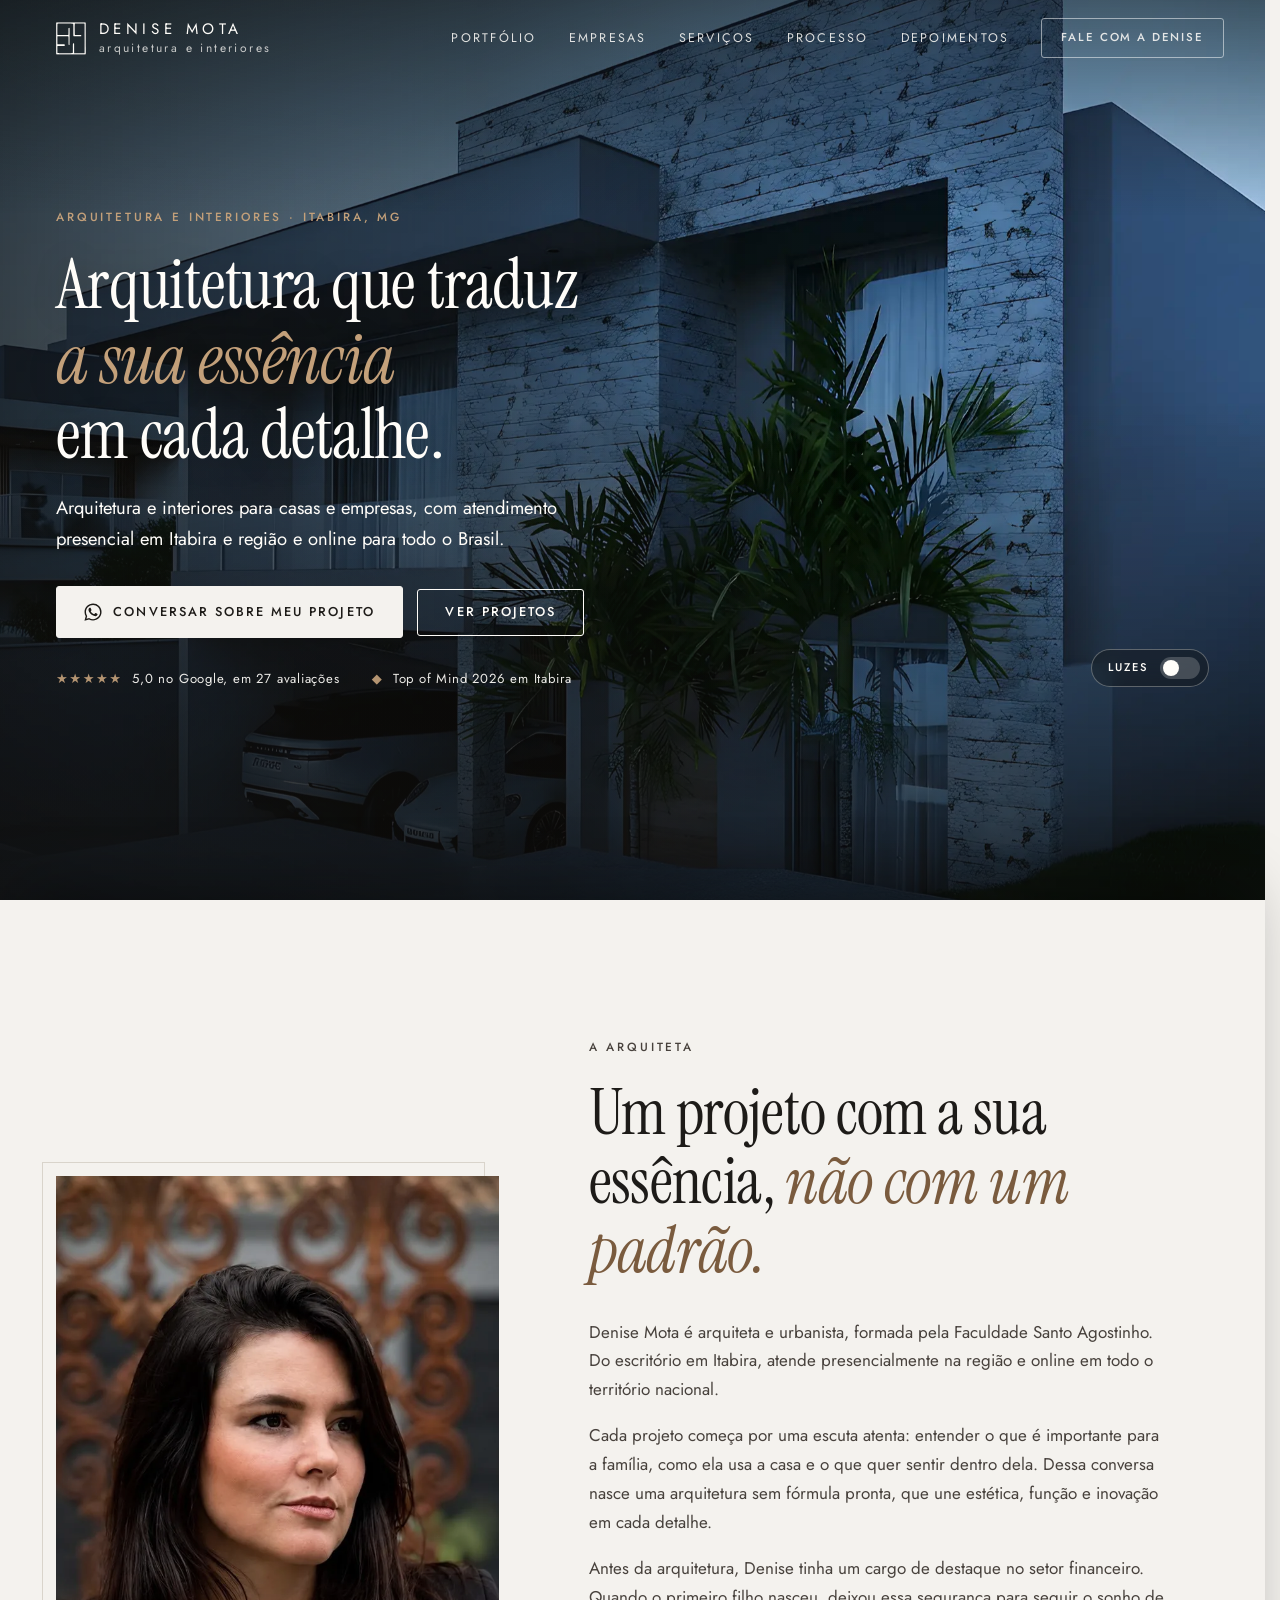
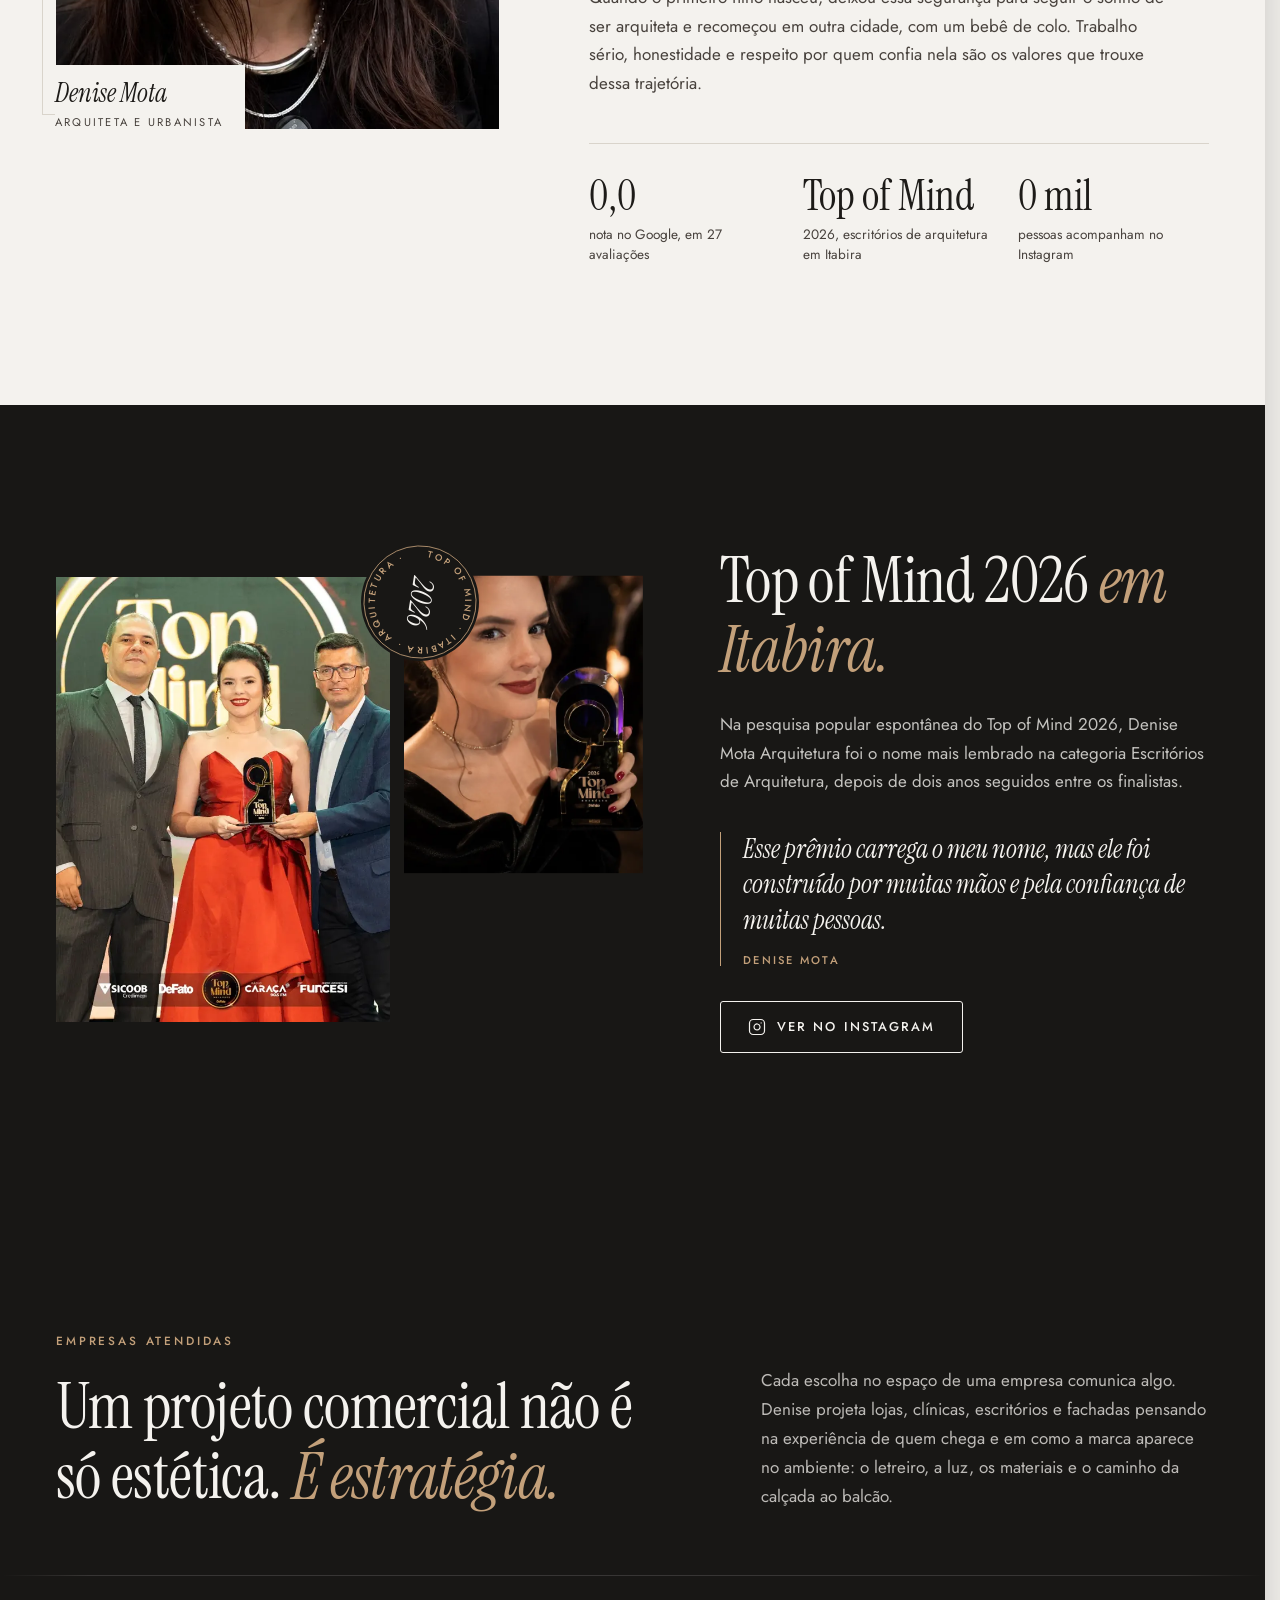
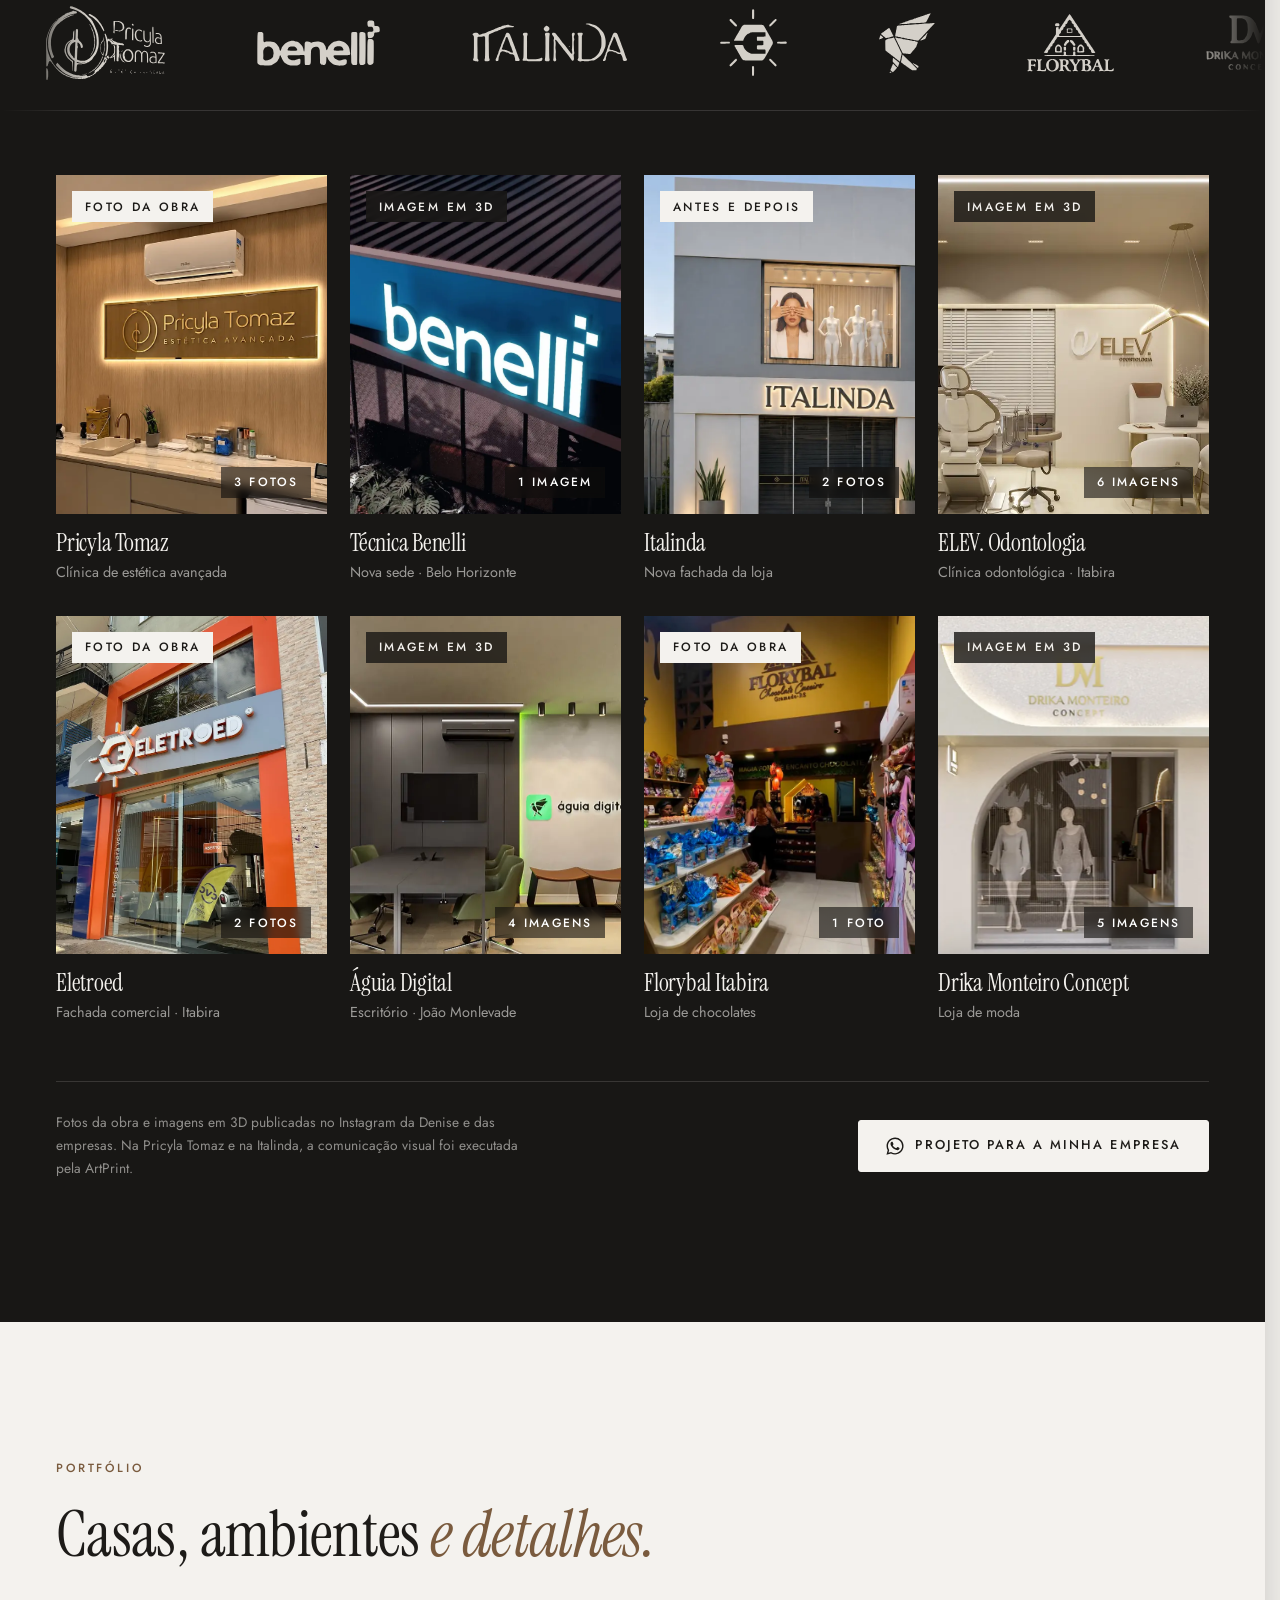
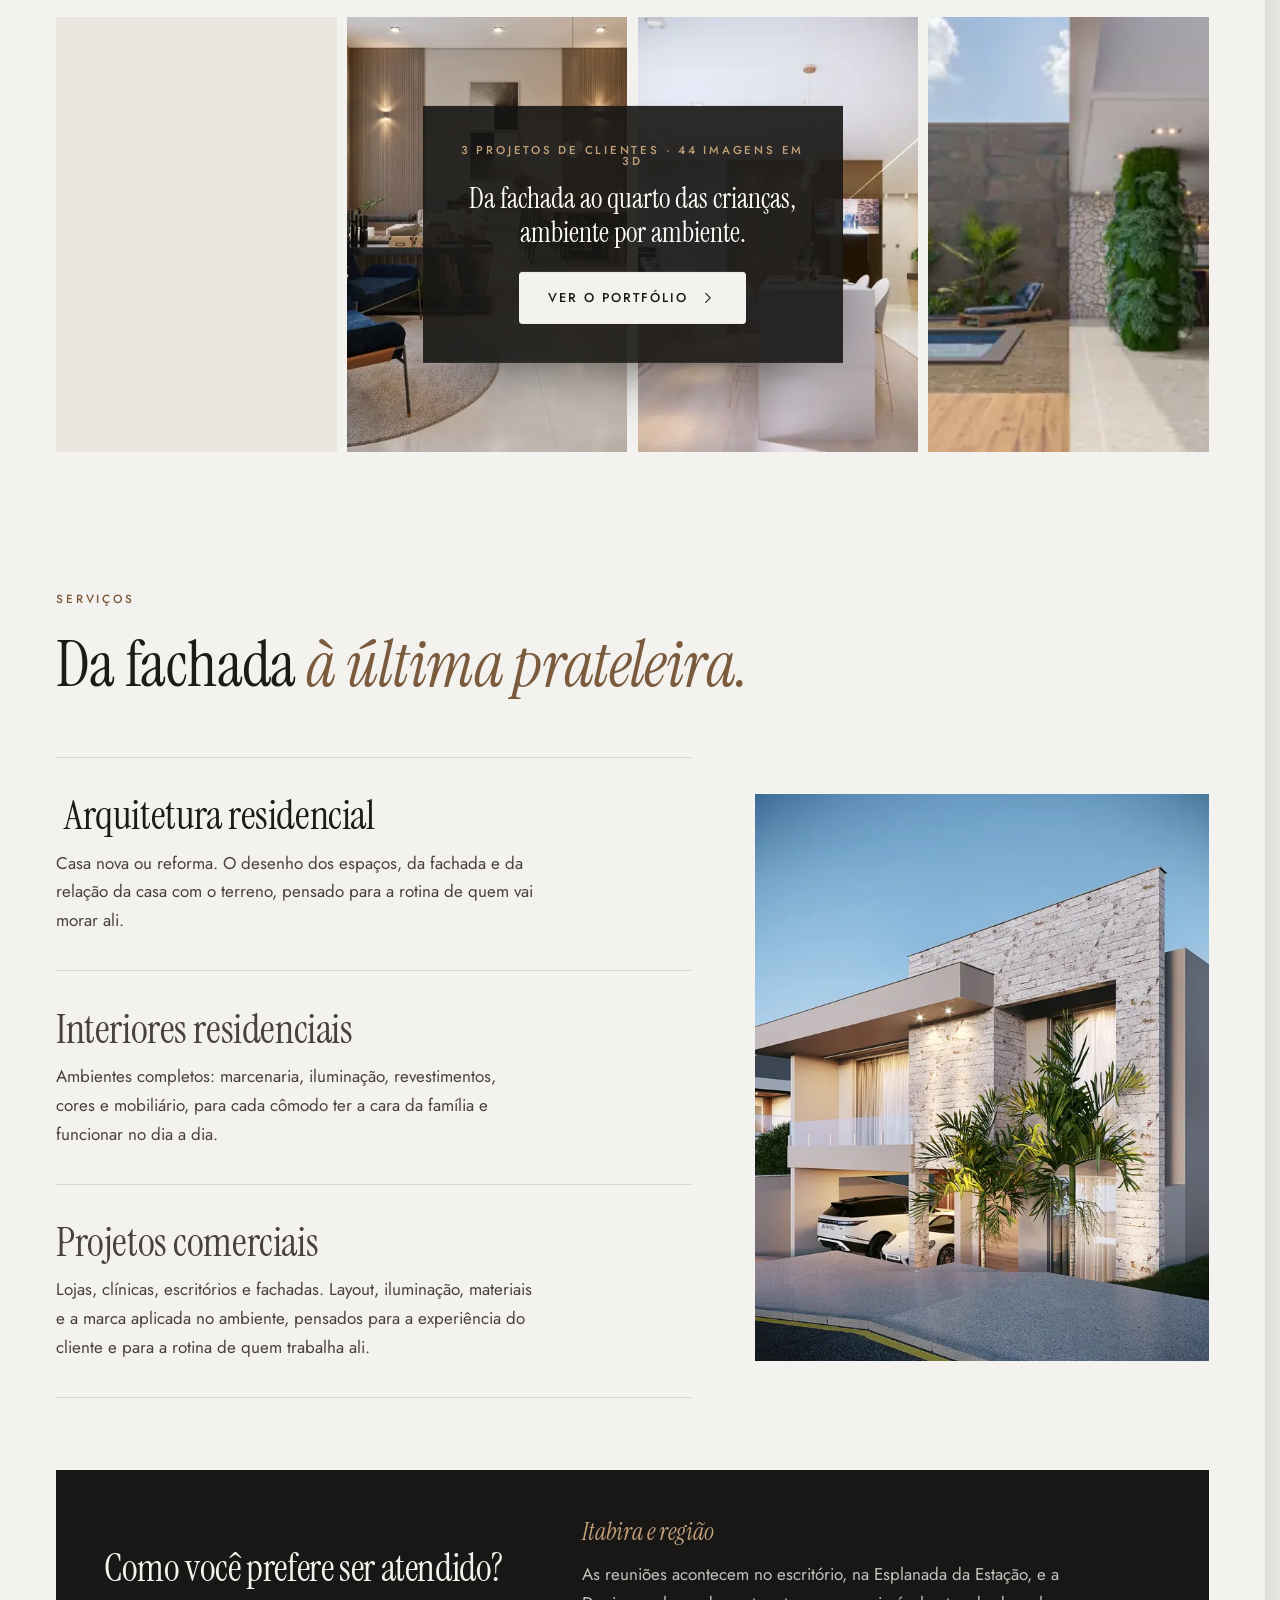
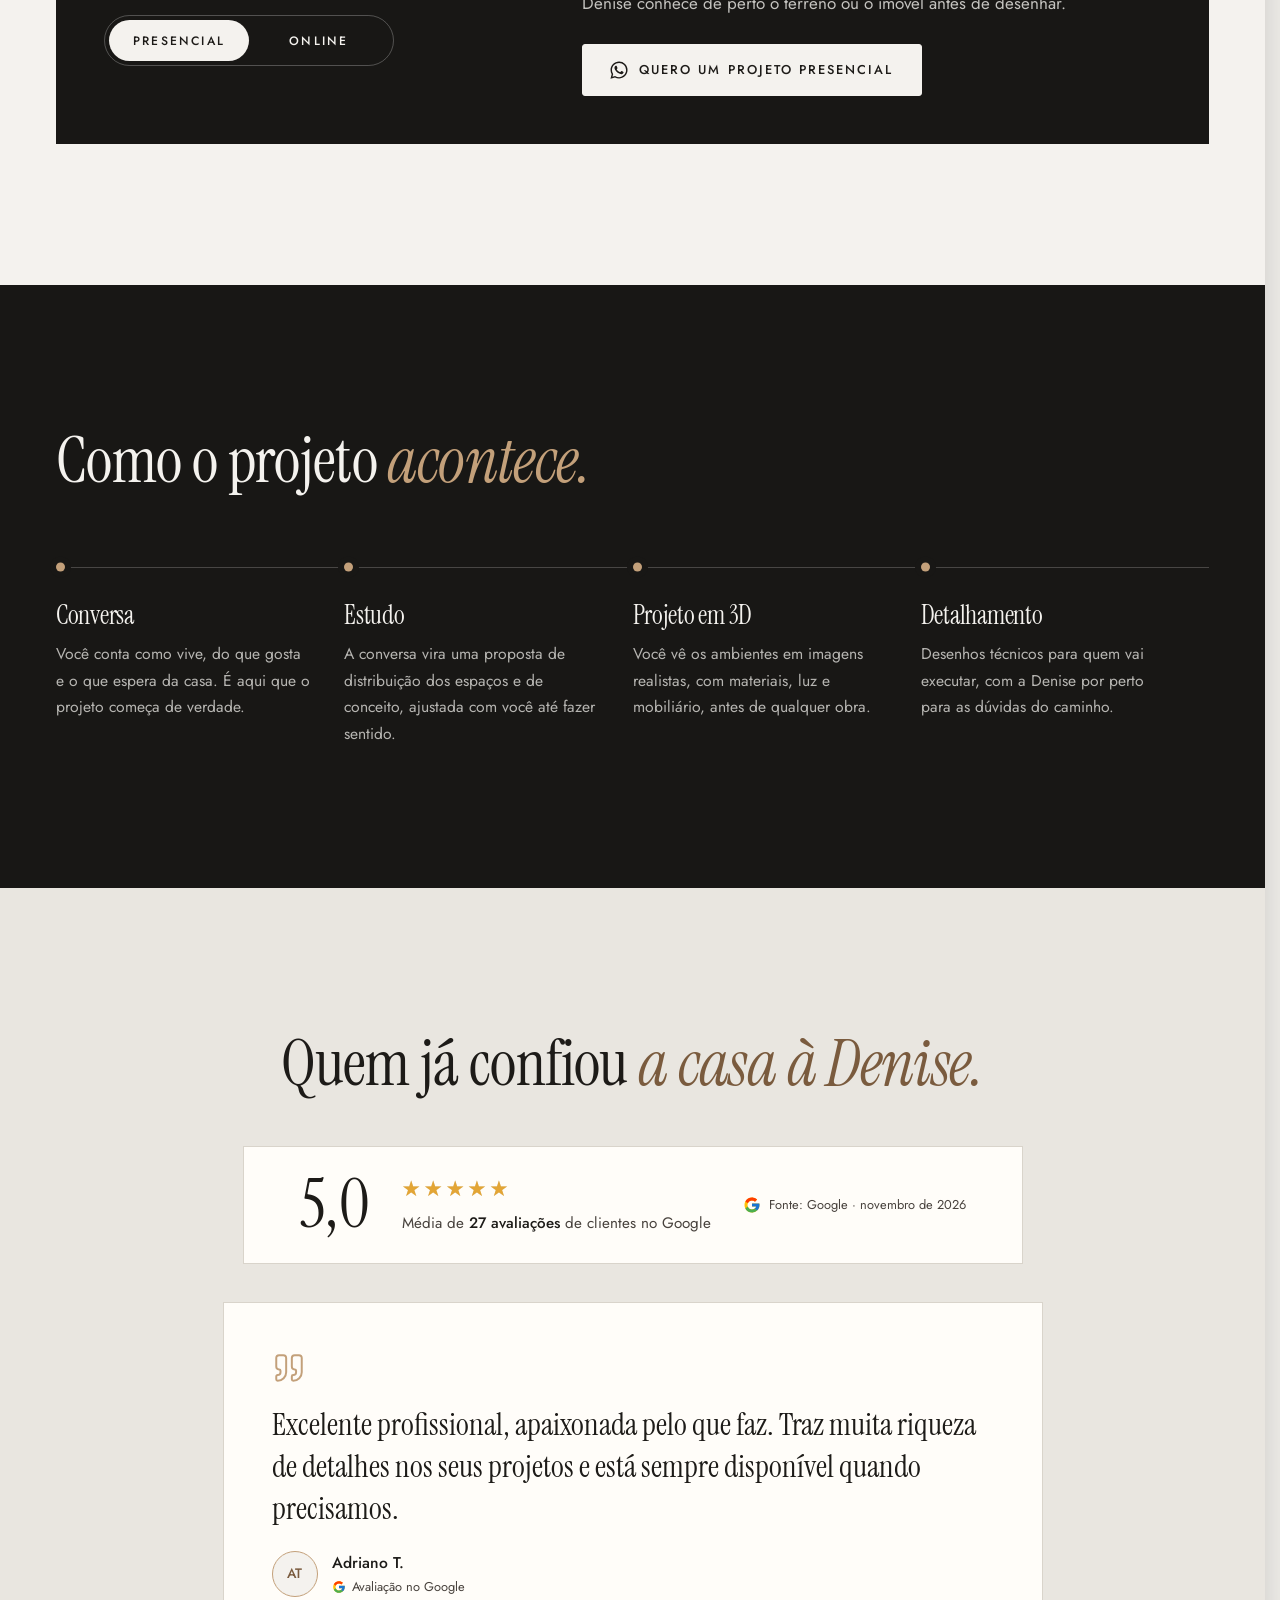
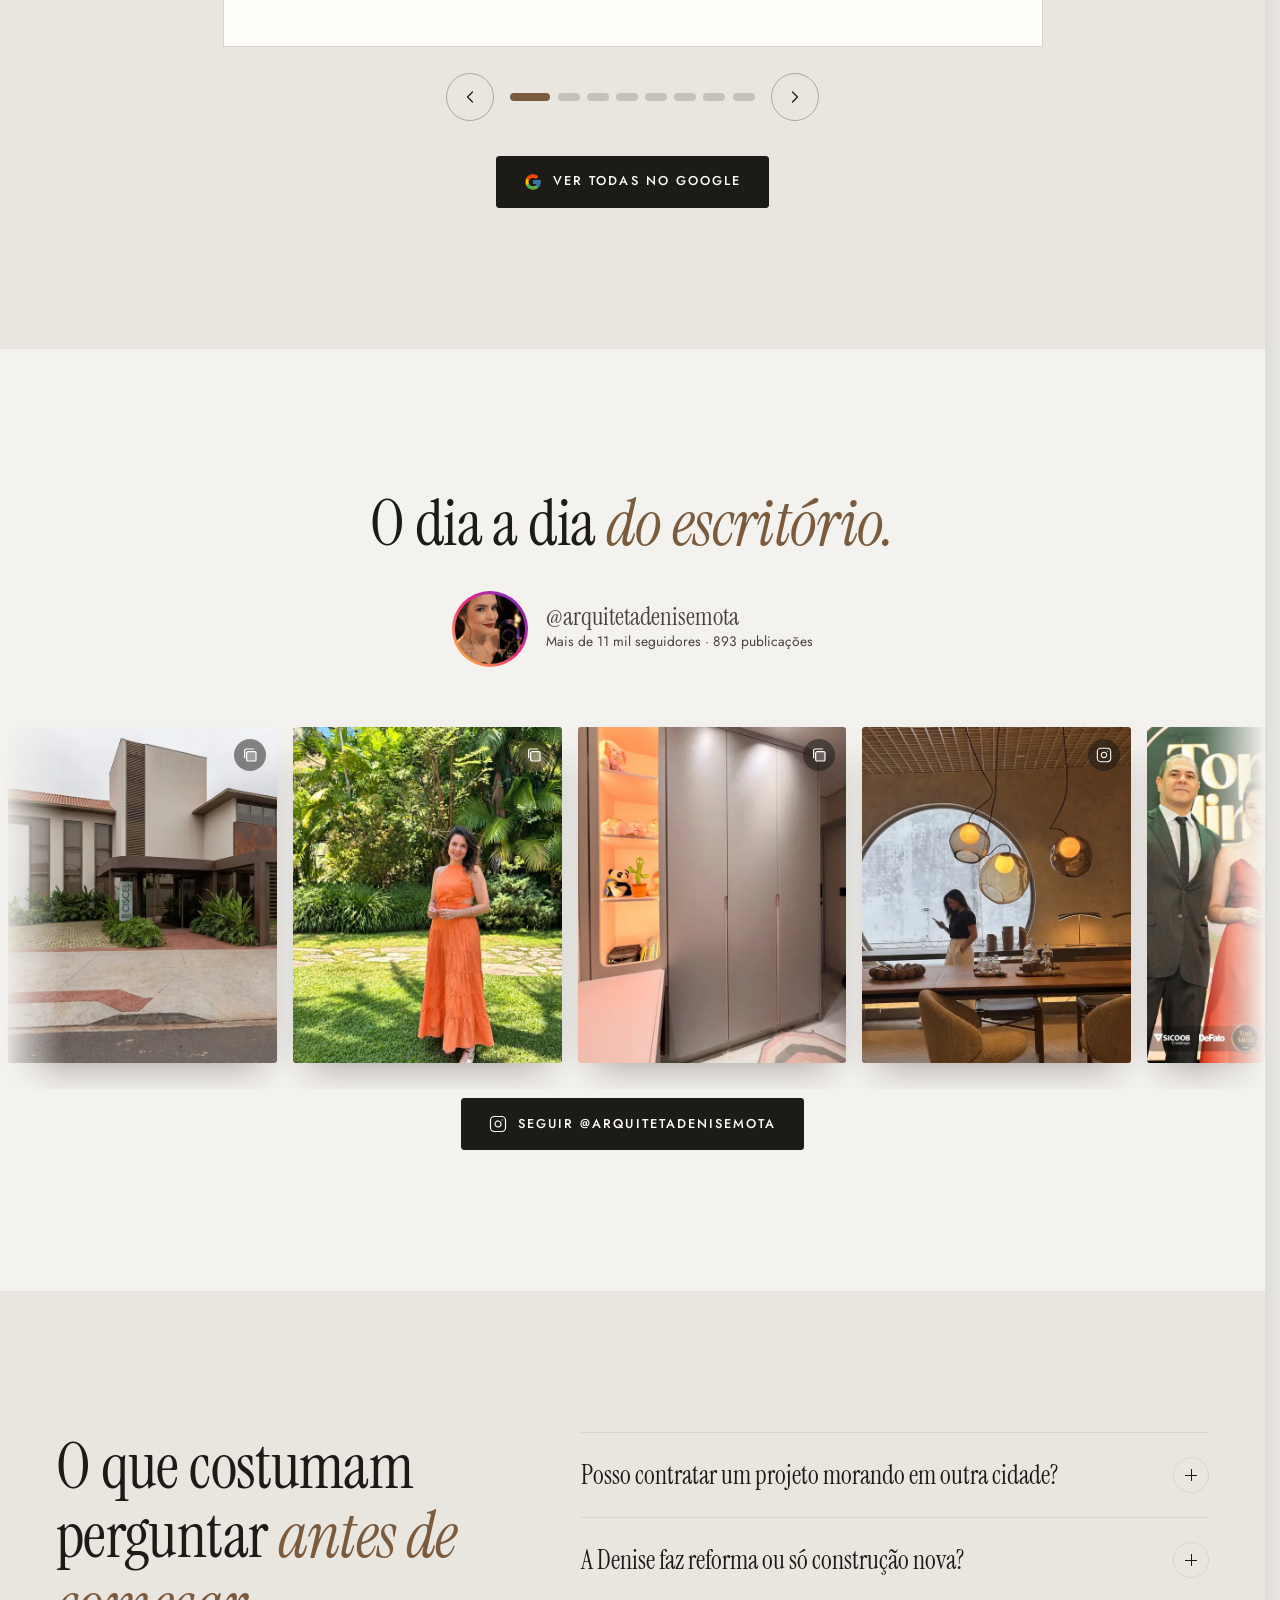
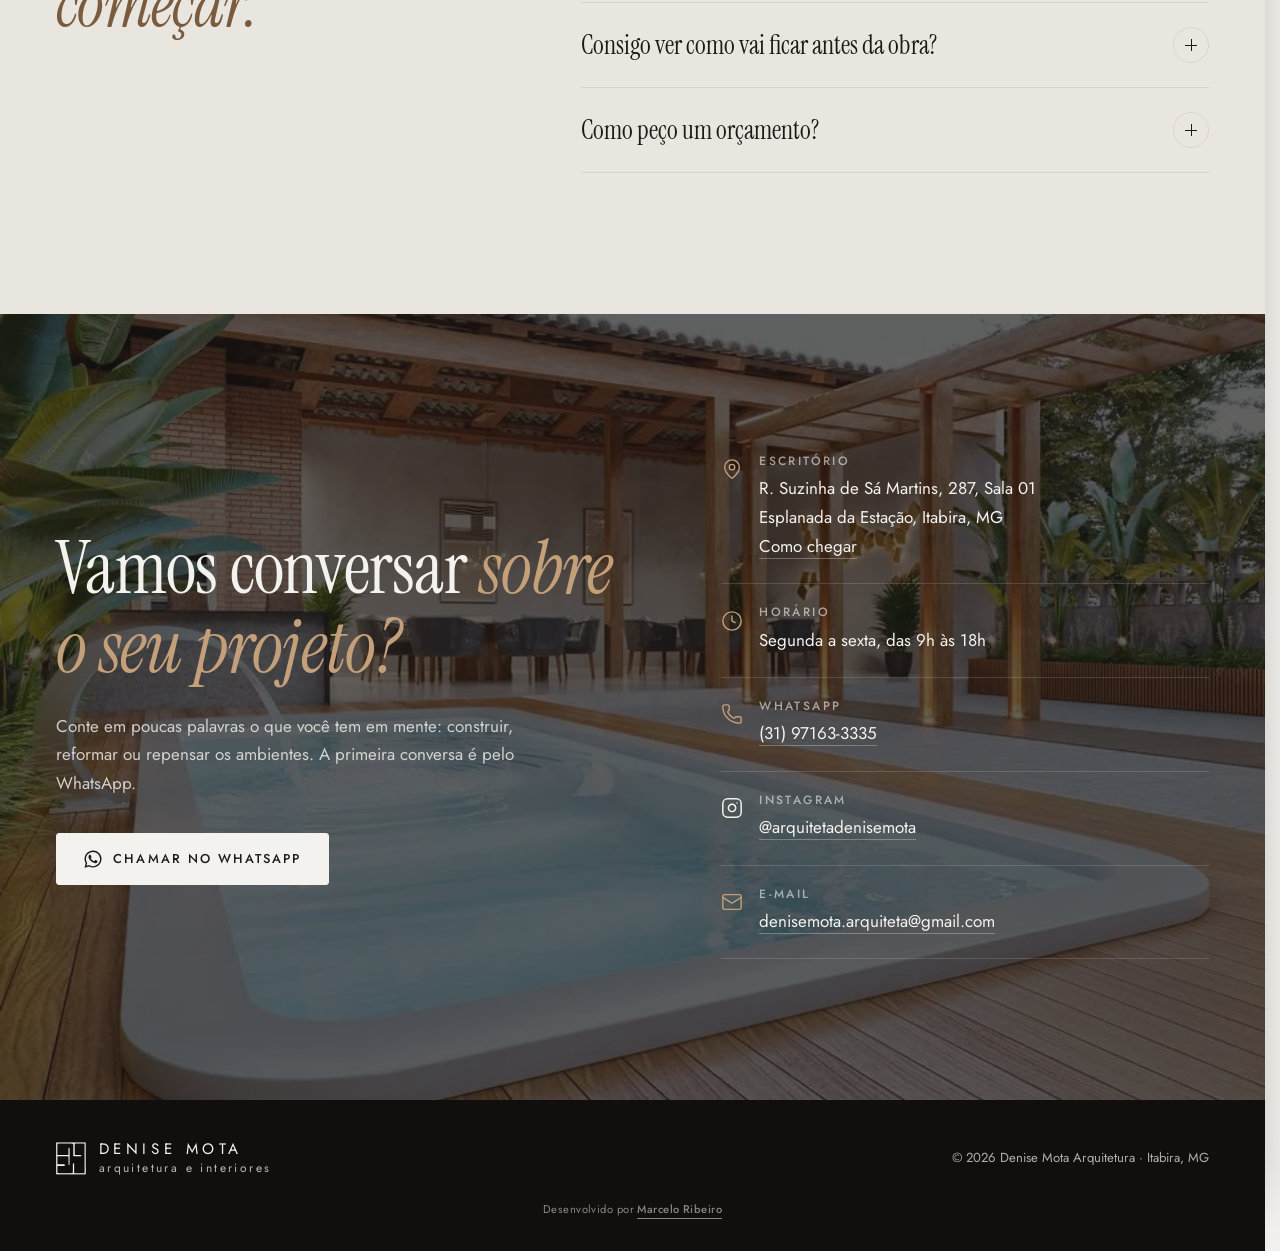
==== commit 33b085a3: "Denise Mota: topo do celular no modelo do Box5 (texto no pé, botões lado a lado, sem selos)" ====
--- a/luz.html
+++ b/luz.html
@@ -48,7 +48,7 @@
 {"@type":"Question","name":"Consigo ver como vai ficar antes da obra?","acceptedAnswer":{"@type":"Answer","text":"Sim. Os ambientes são apresentados em imagens 3D realistas, com materiais, luz e mobiliário, e ajustados com você antes de qualquer execução."}},
 {"@type":"Question","name":"Como peço um orçamento?","acceptedAnswer":{"@type":"Answer","text":"Pelo WhatsApp (31) 97163-3335. Conte o que você quer fazer, a cidade e o tamanho aproximado do espaço. O valor depende do tipo e do tamanho de cada projeto, por isso a proposta vem depois dessa primeira conversa."}}]}
 </script>
-<link rel="stylesheet" href="assets/site.css?v=4">
+<link rel="stylesheet" href="assets/site.css?v=6">
 <style>
 /* EXPERIMENTO (08/11/2026): interruptor de luz no topo. A fachada abre apagada e acende
    sozinha; o botão troca as duas versões do render. As duas imagens pegam as mesmas regras
@@ -63,9 +63,9 @@
   opacity:0;transition:opacity 1.6s ease .2s}
 .hero.acesa h1{color:#fff3e4}
 .hero.acesa h1::before{opacity:1}
-/* mora na linha dos botões: margin-left:auto empurra pra direita (no celular, ao lado do
-   "Ver projetos") e ele entra junto com eles, sem animação própria */
-.luz{margin-left:auto;display:inline-flex;align-items:center;gap:.75rem;
+/* último filho do .wrap: no PC fica no canto de baixo à direita; no celular sobe (order:-1)
+   e fica à direita, logo acima do rótulo, sobre a parte limpa da foto */
+.luz{position:absolute;right:0;bottom:clamp(2.5rem,8vh,5.5rem);display:inline-flex;align-items:center;gap:.75rem;
   padding:.45rem .5rem .45rem 1rem;border:1px solid rgba(255,253,249,.3);border-radius:99px;
   background:rgba(15,14,12,.32);-webkit-backdrop-filter:blur(8px);backdrop-filter:blur(8px);
   color:var(--branco);font:500 .7rem/1 var(--sans);letter-spacing:.18em;text-transform:uppercase;cursor:pointer;
@@ -78,6 +78,9 @@
   transition:translate .45s var(--ease),box-shadow .6s ease}
 .luz[aria-pressed="true"] .luz__trilho{background:var(--bronze-claro)}
 .luz[aria-pressed="true"] .luz__bola{translate:18px 0;box-shadow:0 0 14px 3px rgba(255,210,150,.75)}
+.js .luz{opacity:0;translate:0 14px;animation:sobe 1.1s var(--ease) .9s forwards}
+html.com-intro:not(.intro-saindo) .luz{animation-play-state:paused}
+@media (max-width:700px){.luz{position:static;order:-1;align-self:flex-end;margin-bottom:1.1rem}}
 </style>
 </head>
 <body>
@@ -145,14 +148,14 @@
     <h1>Arquitetura que traduz<br class="so-desk"> <em>a sua essência</em><br class="so-desk"> em cada detalhe.</h1>
     <p class="sub entra">Arquitetura e interiores para casas e empresas, com atendimento presencial em Itabira e região e online para todo o Brasil.</p>
     <div class="acoes entra">
-      <a class="btn btn--claro" href="https://wa.me/5531971633335?text=Ol%C3%A1%2C%20Denise!%20Vi%20seu%20site%20e%20gostaria%20de%20conversar%20sobre%20um%20projeto." target="_blank" rel="noopener"><svg aria-hidden="true"><use href="#i-zap"/></svg>Conversar sobre meu projeto</a>
+      <a class="btn btn--claro" href="https://wa.me/5531971633335?text=Ol%C3%A1%2C%20Denise!%20Vi%20seu%20site%20e%20gostaria%20de%20conversar%20sobre%20um%20projeto." target="_blank" rel="noopener"><svg aria-hidden="true"><use href="#i-zap"/></svg><span>Conversar<span class="so-desk">&nbsp;sobre meu projeto</span></span></a>
       <a class="btn btn--vazado" href="portfolio.html">Ver projetos</a>
-      <button class="luz" id="luz" type="button" aria-pressed="false" hidden>Luzes<span class="luz__trilho" aria-hidden="true"><span class="luz__bola"></span></span></button>
     </div>
     <div class="selos entra">
       <a class="nota" href="https://maps.google.com/?cid=3645249256347178595" target="_blank" rel="noopener"><span class="estrelas" aria-hidden="true">★★★★★</span> 5,0 no Google, em 27 avaliações</a>
       <a class="nota" href="#reconhecimento"><span class="estrelas" aria-hidden="true">◆</span> Top of Mind 2026 em Itabira</a>
     </div>
+    <button class="luz" id="luz" type="button" aria-pressed="false" hidden>Luzes<span class="luz__trilho" aria-hidden="true"><span class="luz__bola"></span></span></button>
   </div>
 </section>
 
--- a/assets/site.css
+++ b/assets/site.css
@@ -71,6 +71,23 @@
 .selos{display:flex;flex-wrap:wrap;gap:.6rem 2rem;margin-top:2rem}
 .nota{display:inline-flex;align-items:center;gap:.6rem;font:400 .82rem/1.3 var(--sans);letter-spacing:.06em;text-decoration:none;opacity:.92}
 .nota .estrelas{color:var(--bronze-claro);letter-spacing:.12em}
+/* topo no celular no modelo do Box5 Estrelas (08/11/2026): texto e botões no pé da tela,
+   foto limpa em cima e escura só do meio pra baixo, botões lado a lado, sem selos (o placar
+   e o Top of Mind têm seção própria mais abaixo) */
+@media (max-width:700px){
+  .hero{padding-block:0} /* o section{padding-block} geral deixava 72px mortos embaixo */
+  .hero::after{background:
+    linear-gradient(180deg,rgba(15,14,12,.6) 0,rgba(15,14,12,.2) 84px,rgba(15,14,12,0) 140px),
+    linear-gradient(180deg,rgba(15,14,12,0) 38%,rgba(15,14,12,.55) 52%,rgba(15,14,12,.88) 64%,rgba(15,14,12,.96) 80%)}
+  .hero .wrap{padding-top:96px;padding-bottom:calc(1.6rem + env(safe-area-inset-bottom))}
+  .hero h1{font-size:clamp(2rem,8.6vw,2.5rem);line-height:1.06;max-width:none}
+  .hero .rotulo{font-size:.68rem;letter-spacing:.14em}
+  .hero :is(.rotulo,h1,p.sub){text-shadow:0 2px 14px rgba(0,0,0,.7),0 1px 3px rgba(0,0,0,.5)}
+  .hero p.sub{margin:.85rem 0 1.4rem;font-size:.95rem;line-height:1.55}
+  .hero .acoes{display:grid;grid-template-columns:1fr 1fr;gap:10px;align-items:stretch}
+  .hero .acoes .btn{width:100%;justify-content:center;padding-inline:.6rem}
+  .hero .selos{display:none}
+}
 .js .hero .entra{opacity:0;translate:0 24px;animation:sobe 1.1s var(--ease) forwards}
 .js .hero .entra:nth-child(2){animation-delay:.35s}.js .hero .entra:nth-child(3){animation-delay:.5s}
 .js .hero .entra:nth-child(4){animation-delay:.65s}.js .hero .entra:nth-child(5){animation-delay:.8s}
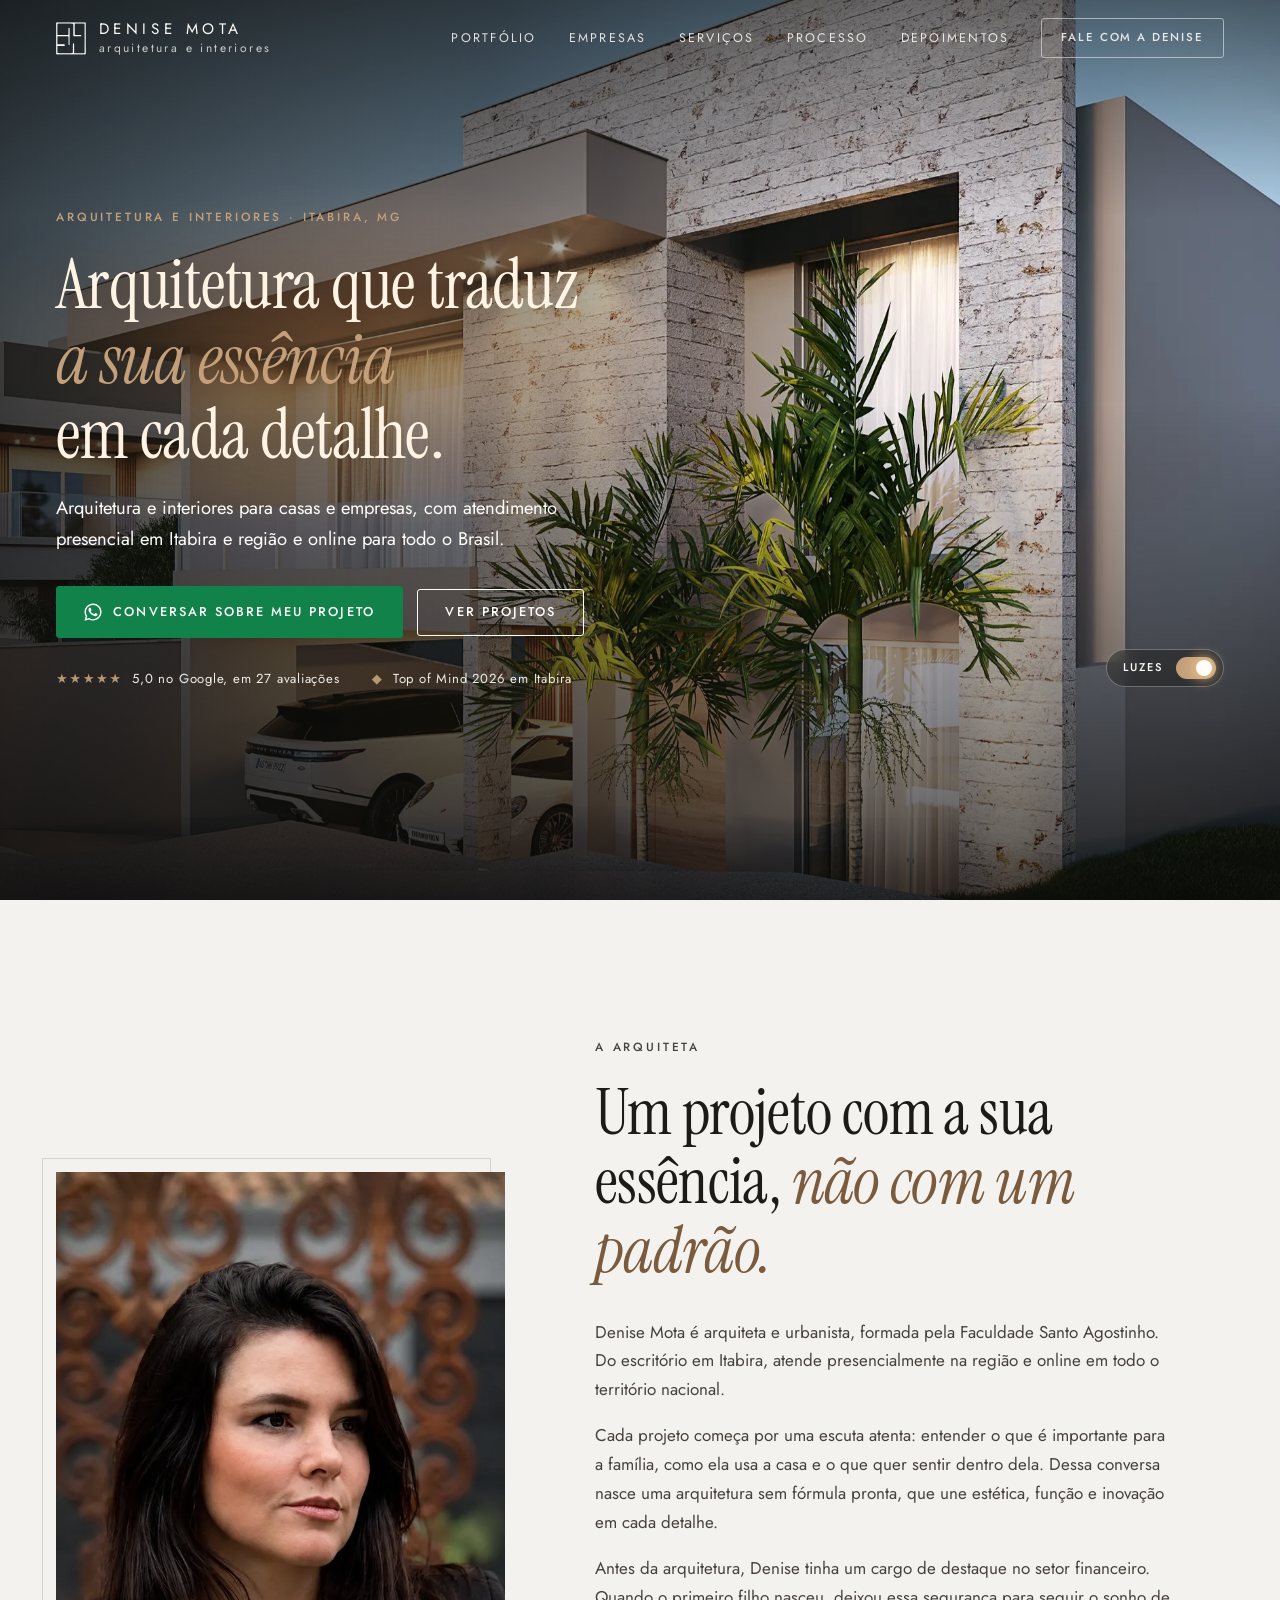
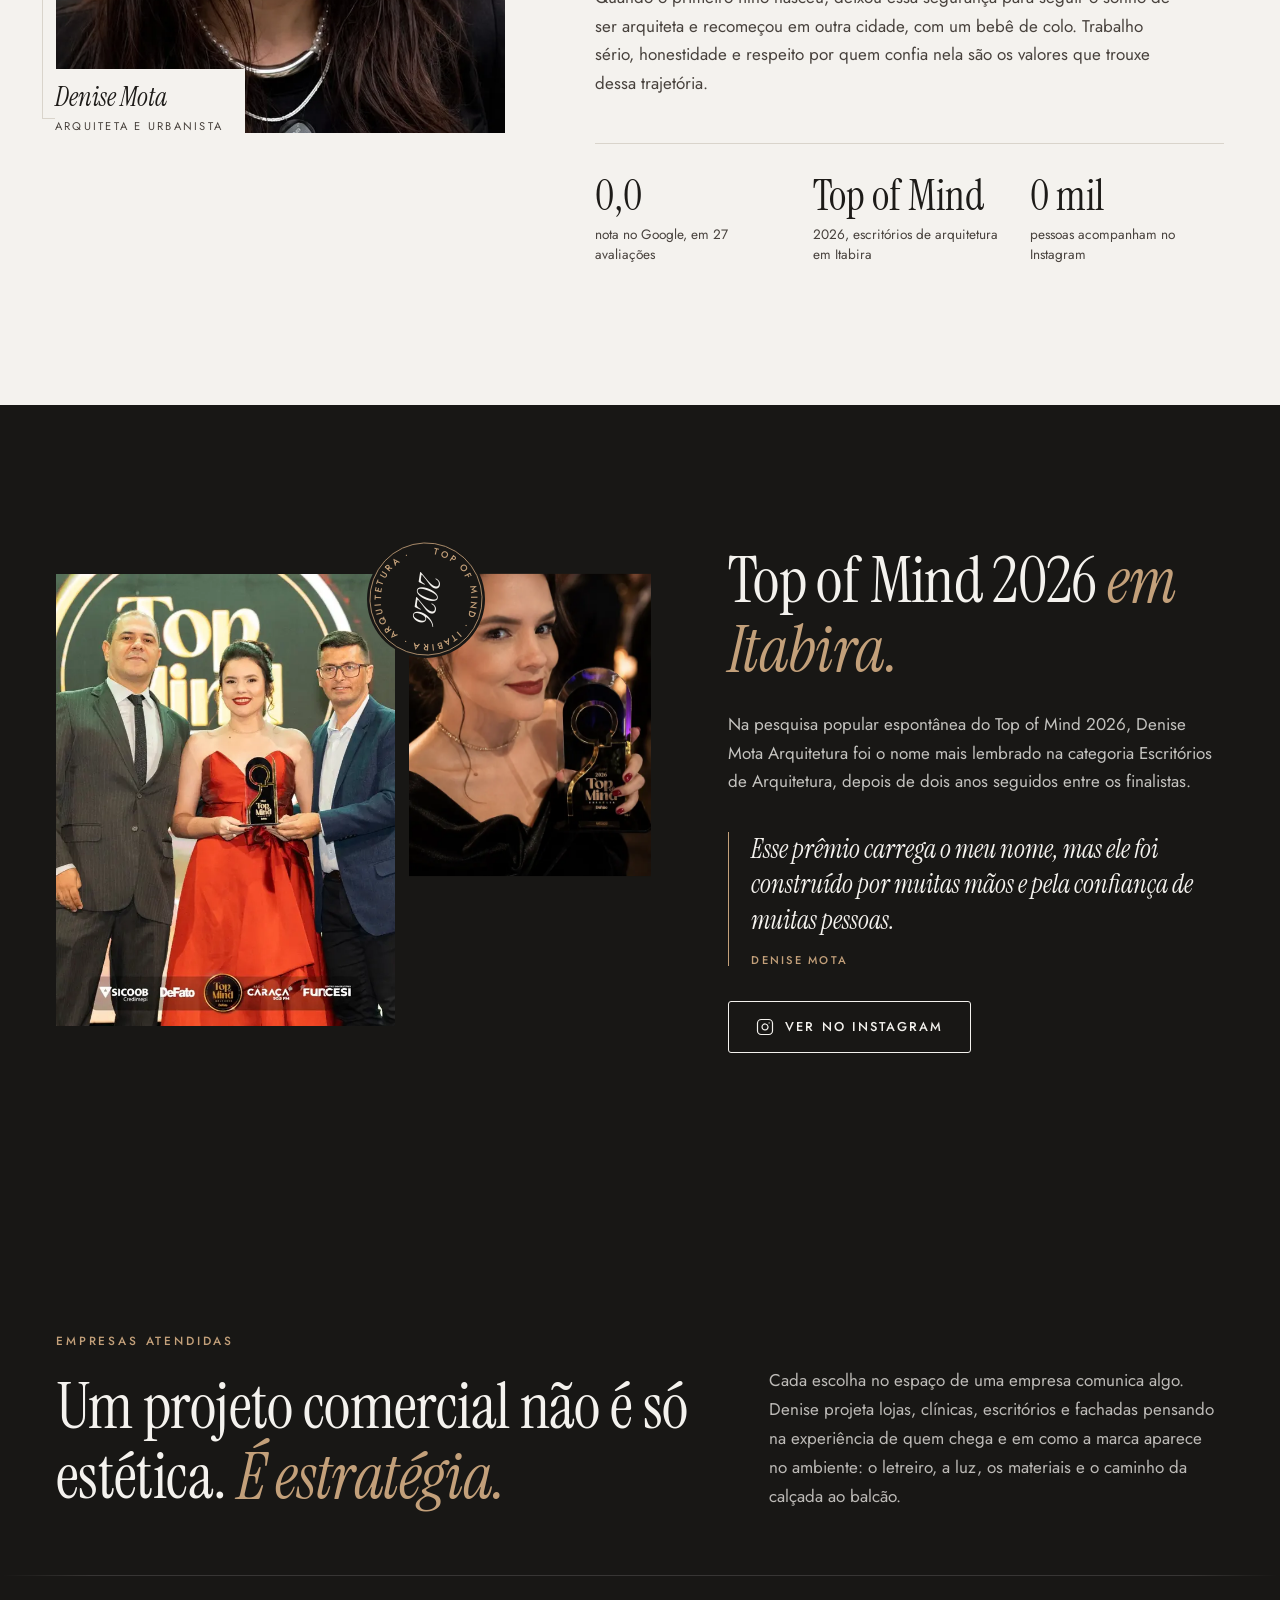
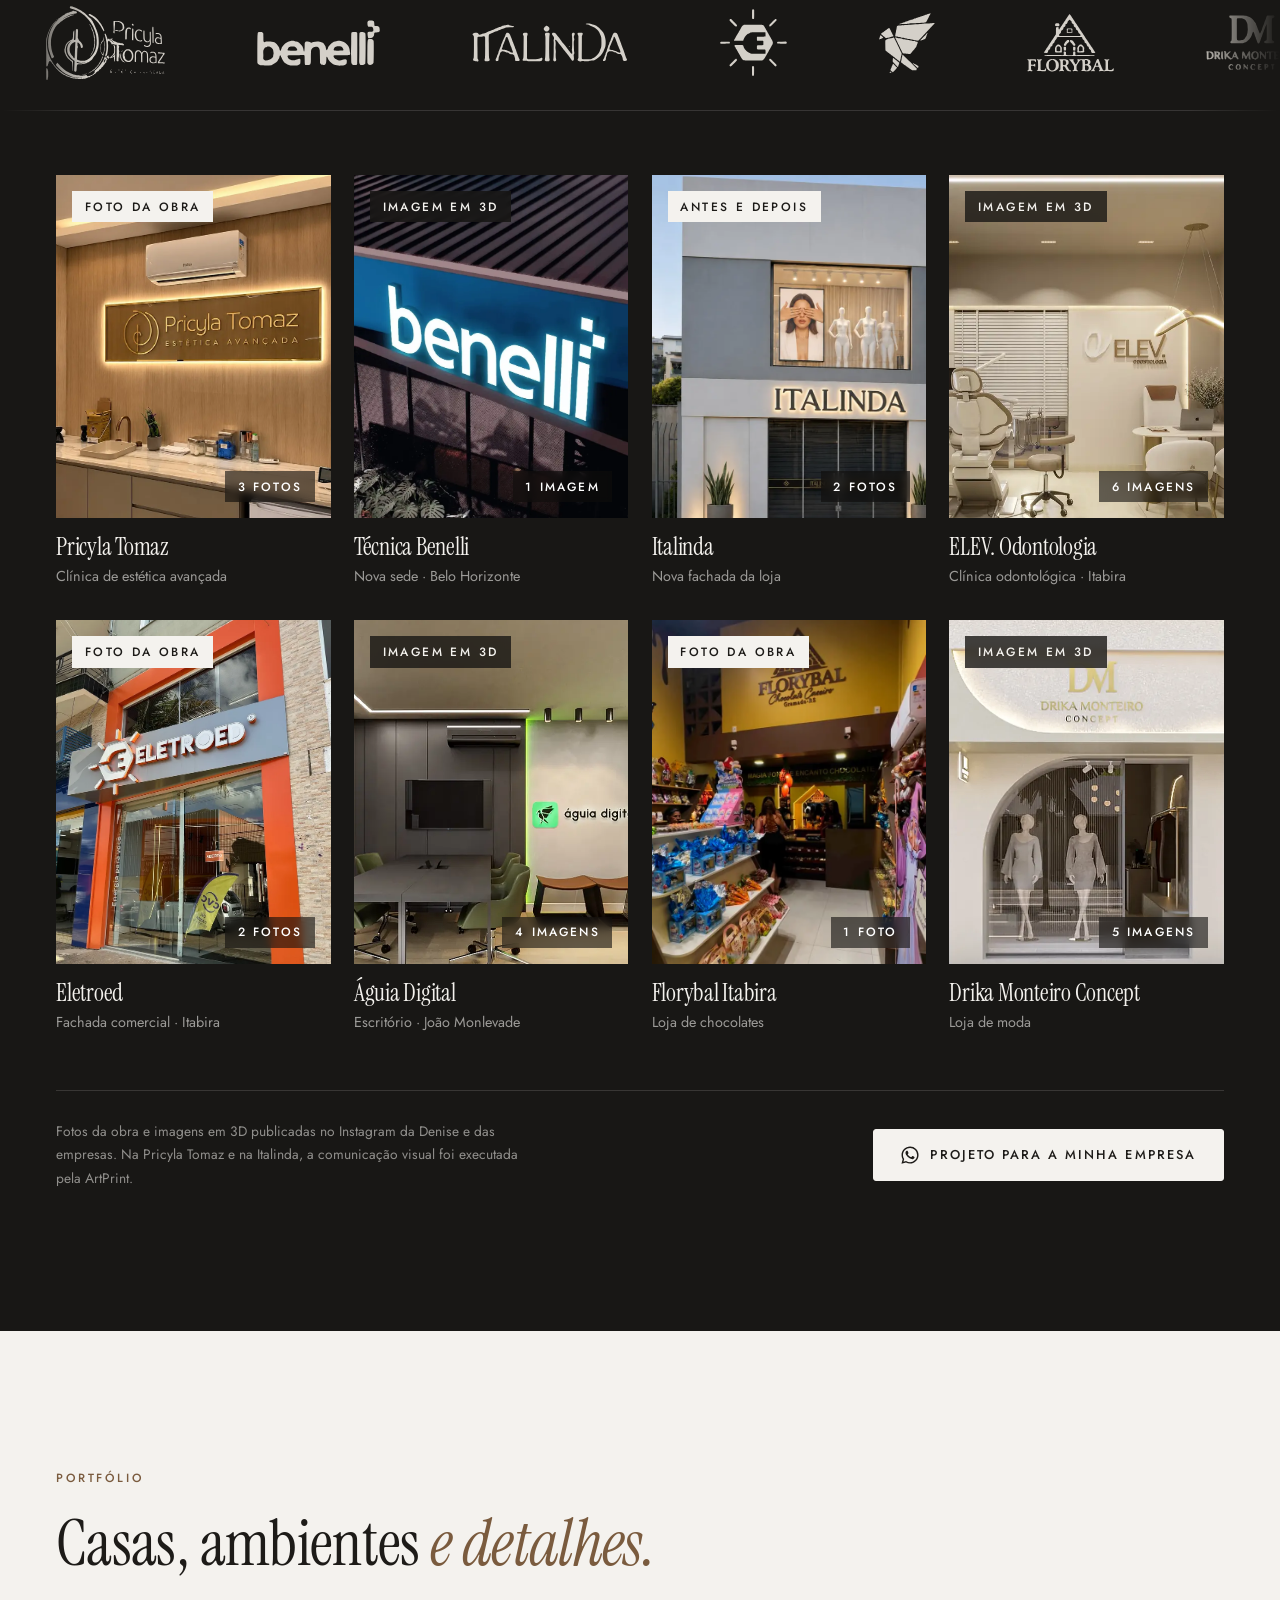
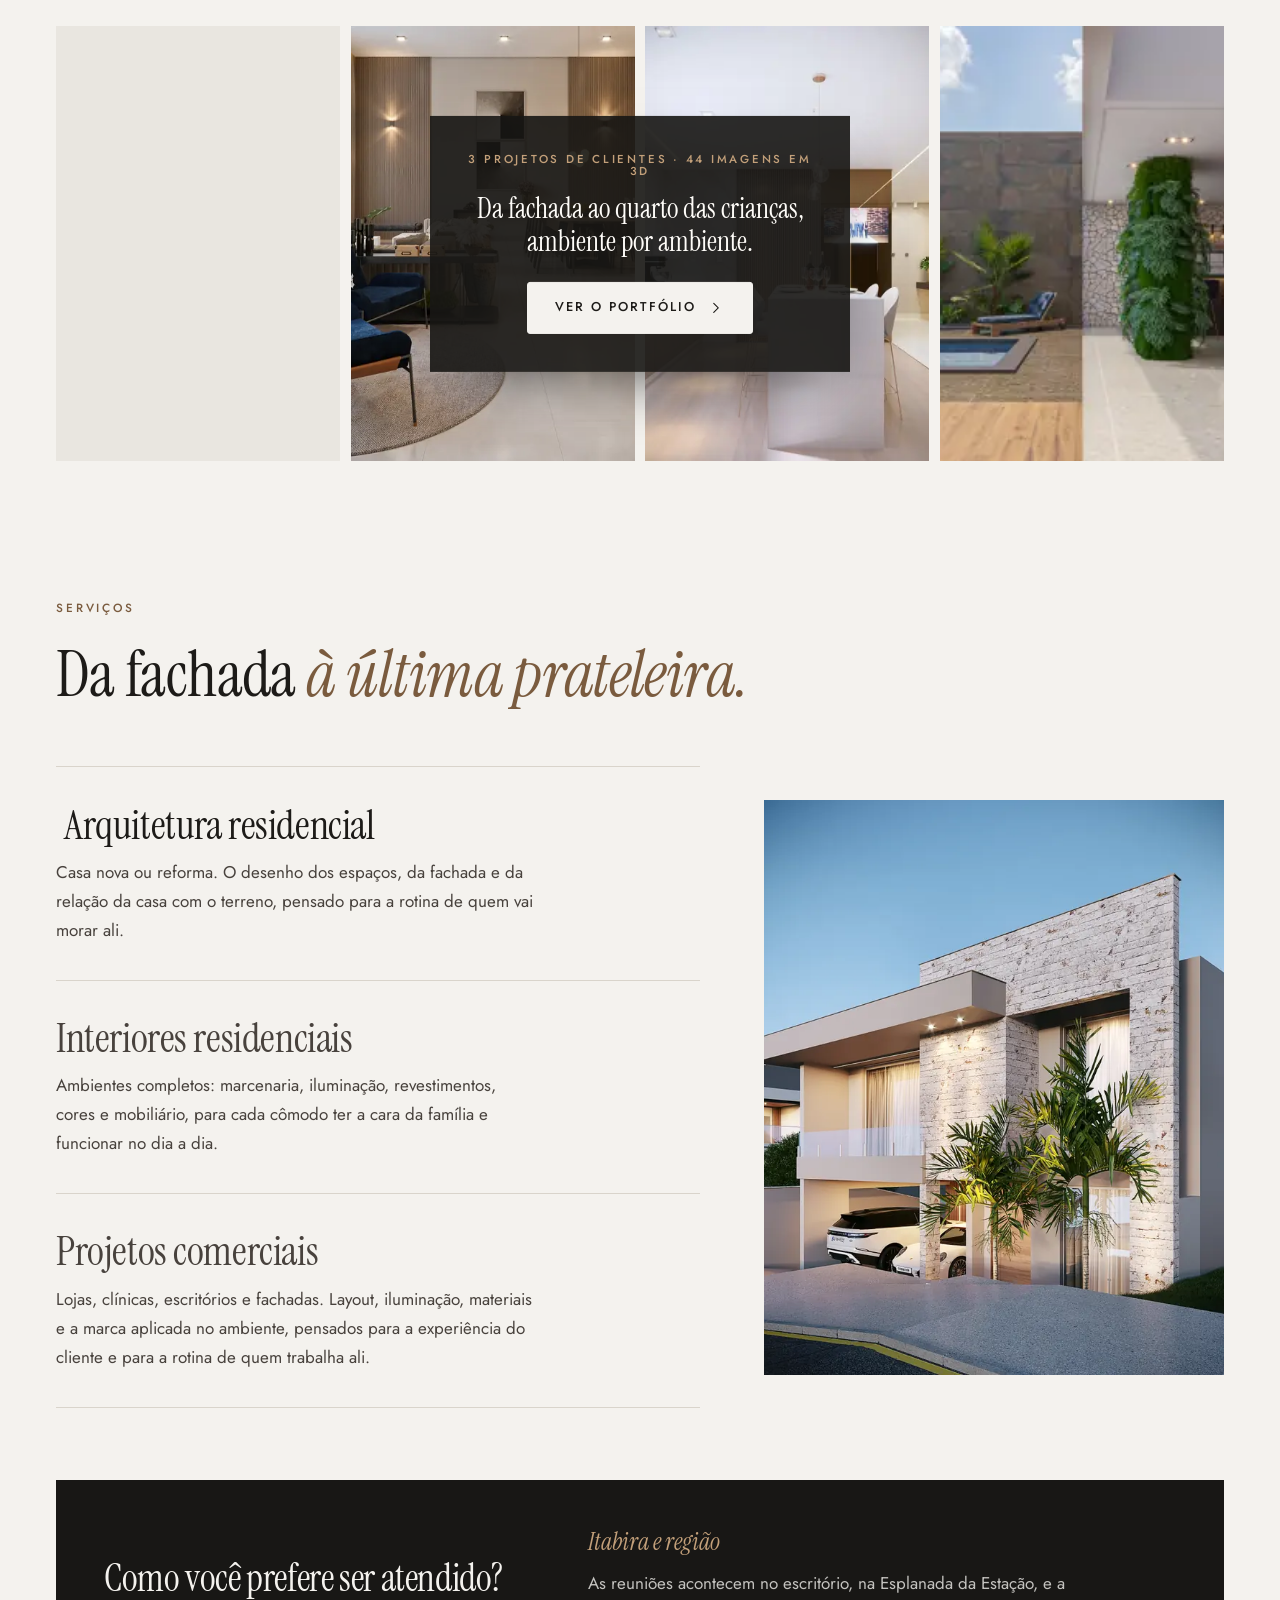
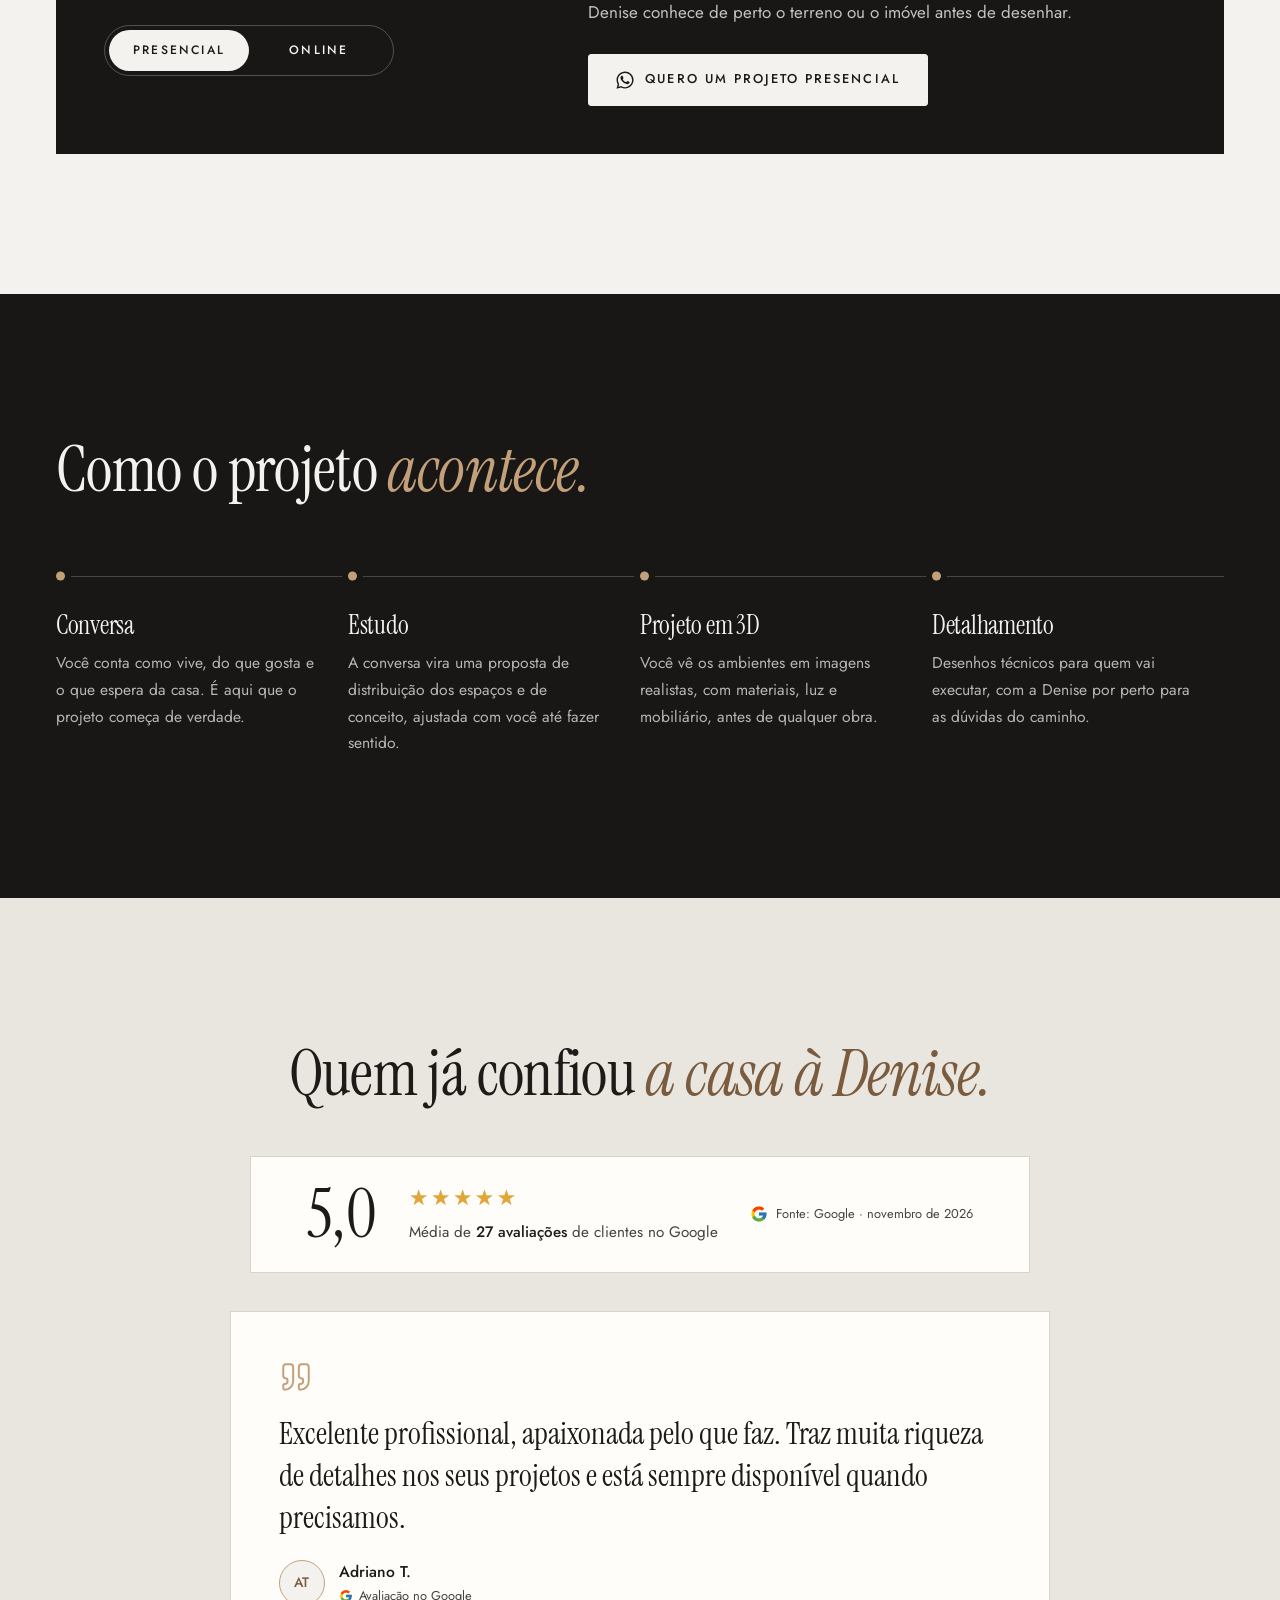
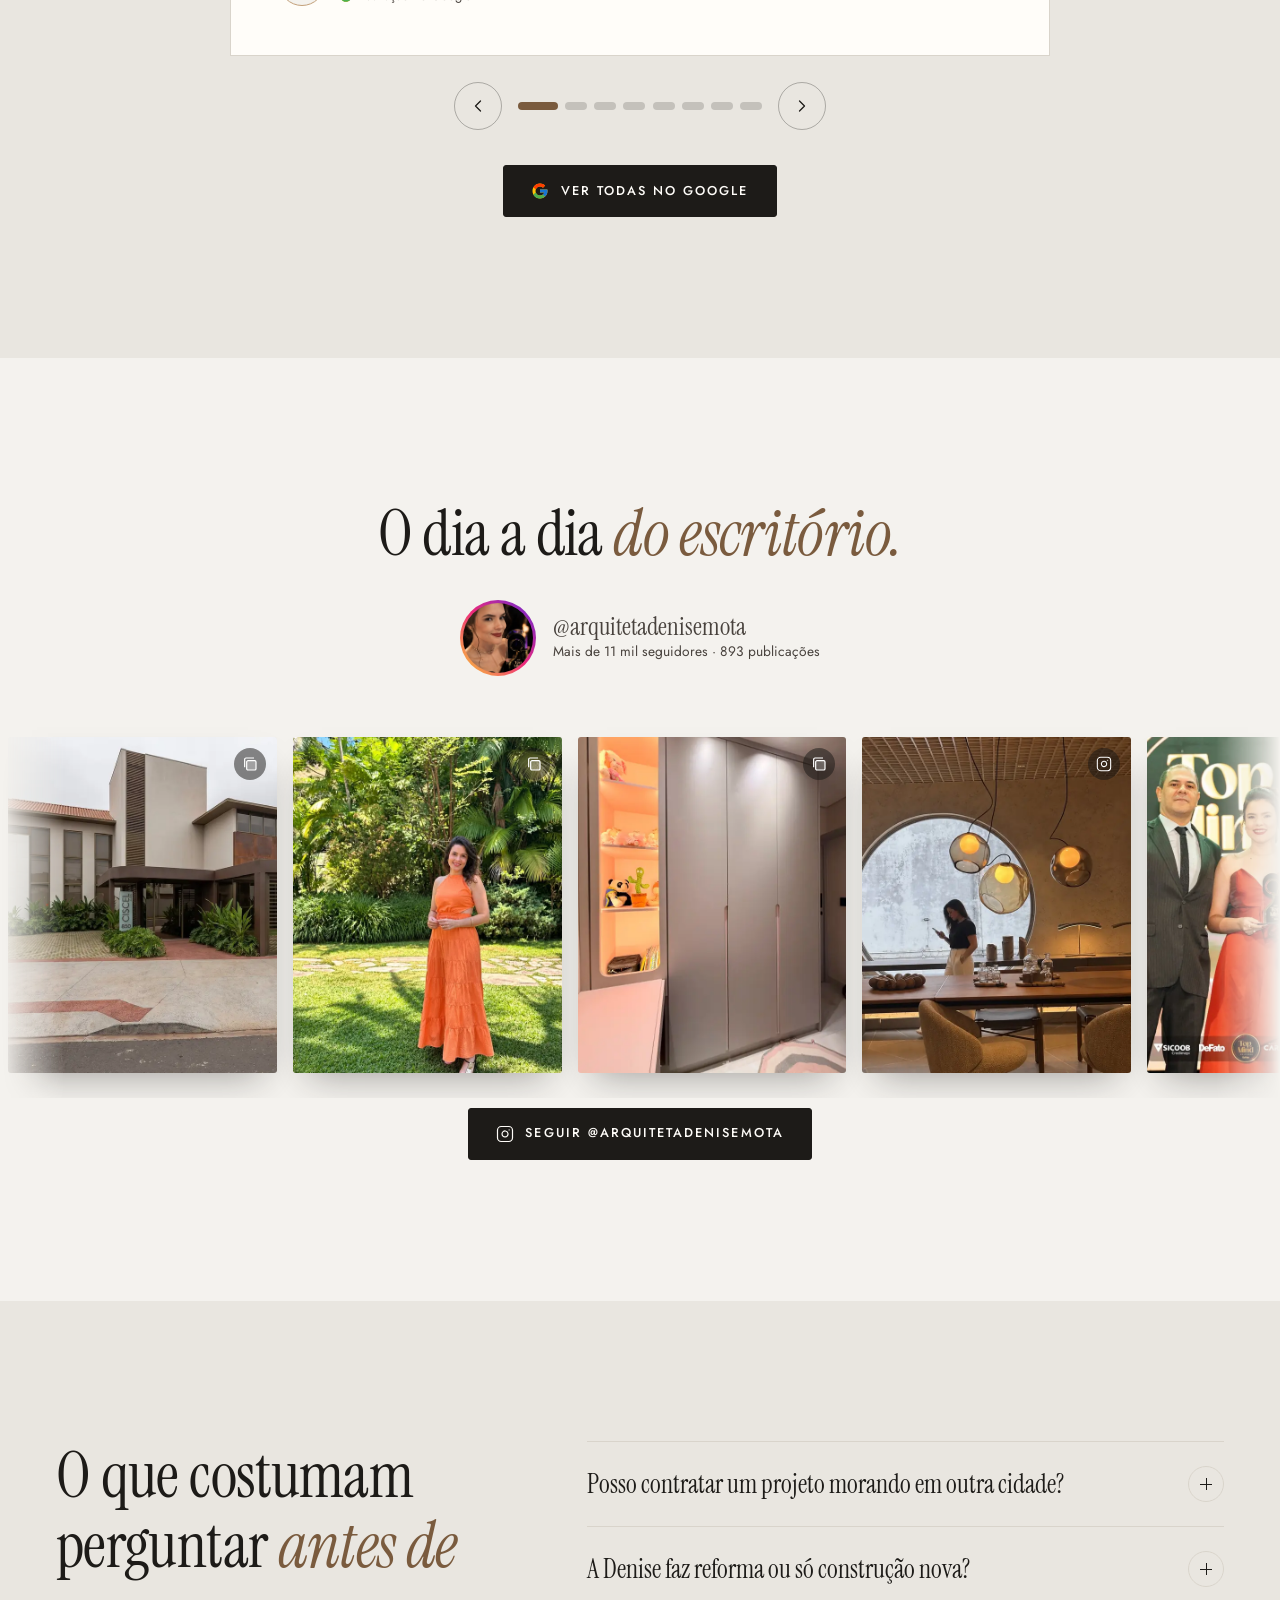
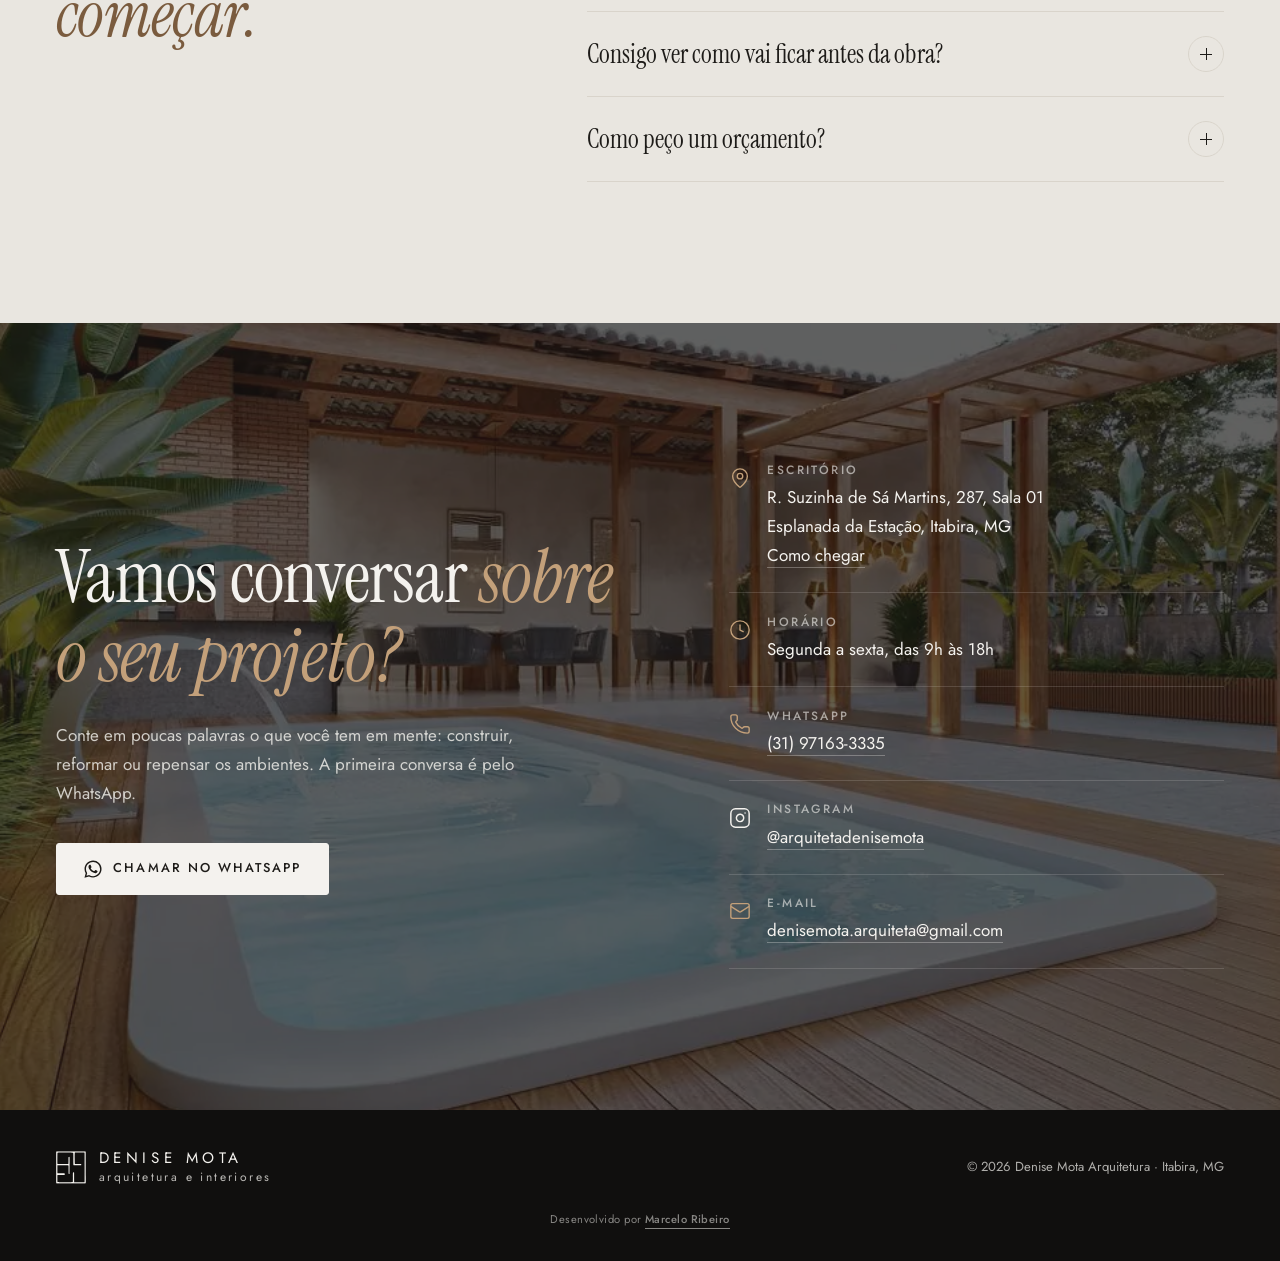
==== commit ed41ee7e: "Denise Mota: luz.html sem abertura, menu de três risquinhos no celular e Conversar verde" ====
--- a/luz.html
+++ b/luz.html
@@ -4,13 +4,13 @@
 <meta charset="utf-8">
 <meta name="viewport" content="width=device-width, initial-scale=1">
 <script>
-/* Síncrono de propósito: a classe js e a decisão da abertura existem antes da
-   primeira pintura. A abertura roda uma vez por sessão e nunca com "reduzir
-   movimento". Se o script do fim não rodar, a página se libera sozinha em 6,5 s. */
+/* Síncrono de propósito: a classe js existe antes da primeira pintura. Esta página não tem
+   a abertura (08/11/2026): a casa acendendo é o impacto inicial. A foto acesa só aparece
+   depois que a apagada carregou (html.luz-ok), pra rede lenta não mostrar acesa, apagada
+   e acesa de novo; se o script do fim não rodar, ela se libera sozinha em 4 s. */
 (function (d) {
   d.classList.add('js');
-  try { if (!location.hash && !matchMedia('(prefers-reduced-motion: reduce)').matches && !sessionStorage.getItem('intro-denise')) d.classList.add('com-intro'); } catch (e) {}
-  setTimeout(function () { d.classList.add('intro-saindo', 'intro-fim'); }, 6500);
+  setTimeout(function () { d.classList.add('luz-ok'); }, 4000);
 })(document.documentElement);
 </script>
 <title>Denise Mota Arquitetura | Arquitetura e interiores em Itabira, MG</title>
@@ -31,8 +31,8 @@
 <link rel="preconnect" href="https://fonts.gstatic.com" crossorigin>
 <link href="https://fonts.googleapis.com/css2?family=Instrument+Serif:ital@0;1&family=Jost:wght@300;400;500&display=swap" rel="stylesheet">
 <meta name="robots" content="noindex">
+<link rel="preload" as="image" href="assets/img/hero-apagada-1200.webp" imagesrcset="assets/img/hero-apagada-1200.webp 1200w, assets/img/hero-apagada-2000.webp 2000w" imagesizes="100vw" fetchpriority="high">
 <link rel="preload" as="image" href="assets/img/hero-1200.webp" imagesrcset="assets/img/hero-1200.webp 1200w, assets/img/hero-2000.webp 2000w" imagesizes="100vw" fetchpriority="high">
-<link rel="preload" as="image" href="assets/img/hero-apagada-1200.webp" imagesrcset="assets/img/hero-apagada-1200.webp 1200w, assets/img/hero-apagada-2000.webp 2000w" imagesizes="100vw" fetchpriority="high">
 <!-- as duas fotos do premio ja entram na fila desde o começo: chegar na secao e encontrar
      a foto pronta, e nao um retangulo vazio esperando o download. prioridade baixa, para nao
      competir com o topo. -->
@@ -48,7 +48,7 @@
 {"@type":"Question","name":"Consigo ver como vai ficar antes da obra?","acceptedAnswer":{"@type":"Answer","text":"Sim. Os ambientes são apresentados em imagens 3D realistas, com materiais, luz e mobiliário, e ajustados com você antes de qualquer execução."}},
 {"@type":"Question","name":"Como peço um orçamento?","acceptedAnswer":{"@type":"Answer","text":"Pelo WhatsApp (31) 97163-3335. Conte o que você quer fazer, a cidade e o tamanho aproximado do espaço. O valor depende do tipo e do tamanho de cada projeto, por isso a proposta vem depois dessa primeira conversa."}}]}
 </script>
-<link rel="stylesheet" href="assets/site.css?v=6">
+<link rel="stylesheet" href="assets/site.css?v=8">
 <style>
 /* EXPERIMENTO (08/11/2026): interruptor de luz no topo. A fachada abre apagada e acende
    sozinha; o botão troca as duas versões do render. As duas imagens pegam as mesmas regras
@@ -79,7 +79,7 @@
 .luz[aria-pressed="true"] .luz__trilho{background:var(--bronze-claro)}
 .luz[aria-pressed="true"] .luz__bola{translate:18px 0;box-shadow:0 0 14px 3px rgba(255,210,150,.75)}
 .js .luz{opacity:0;translate:0 14px;animation:sobe 1.1s var(--ease) .9s forwards}
-html.com-intro:not(.intro-saindo) .luz{animation-play-state:paused}
+.js:not(.luz-ok) .hero>picture:not(.luz-off){opacity:0}
 @media (max-width:700px){.luz{position:static;order:-1;align-self:flex-end;margin-bottom:1.1rem}}
 </style>
 </head>
@@ -104,28 +104,13 @@
   <symbol id="i-mail" viewBox="0 0 24 24"><path d="m22 7-8.99 5.73a2 2 0 0 1-2.02 0L2 7"/><rect x="2" y="4" width="20" height="16" rx="2"/></symbol>
 </svg>
 
-<div class="intro" id="intro" aria-hidden="true">
-  <i class="intro__p c"></i><i class="intro__p f"></i><i class="intro__p e"></i><i class="intro__p d"></i>
-  <div class="intro__cena">
-    <span class="intro__grade"></span>
-    <div class="intro__conteudo">
-      <svg class="intro__marca" viewBox="0 0 366 398"><use href="#marca" width="366" height="398"/></svg>
-      <p class="intro__nome"><span>Denise</span> <span>Mota</span></p>
-      <span class="intro__linha"></span>
-      <p class="intro__lema">Arquitetura e interiores</p>
-    </div>
-    <span class="intro__pular">Pular abertura</span>
-  </div>
-  <span class="intro__moldura"></span>
-</div>
-
 <header class="topo" id="topo">
   <div class="wrap">
     <a class="marca" href="#inicio" aria-label="Denise Mota Arquitetura, início">
       <svg viewBox="0 0 366 398" aria-hidden="true"><use href="#marca" width="366" height="398"/></svg>
       <span>Denise Mota<small>arquitetura e interiores</small></span>
     </a>
-    <nav class="nav" aria-label="Seções">
+    <nav class="nav" id="menu" aria-label="Seções">
       <a href="portfolio.html">Portfólio</a>
       <a href="#empresas">Empresas</a>
       <a href="#servicos">Serviços</a>
@@ -133,6 +118,7 @@
       <a href="#depoimentos">Depoimentos</a>
       <a class="btn" href="https://wa.me/5531971633335?text=Ol%C3%A1%2C%20Denise!%20Vi%20seu%20site%20e%20gostaria%20de%20conversar%20sobre%20um%20projeto." target="_blank" rel="noopener">Fale<span class="so-desk">&nbsp;com a Denise</span></a>
     </nav>
+    <button class="menu-btn" type="button" aria-expanded="false" aria-controls="menu" aria-label="Abrir menu"><span></span><span></span><span></span></button>
   </div>
 </header>
 
@@ -148,7 +134,7 @@
     <h1>Arquitetura que traduz<br class="so-desk"> <em>a sua essência</em><br class="so-desk"> em cada detalhe.</h1>
     <p class="sub entra">Arquitetura e interiores para casas e empresas, com atendimento presencial em Itabira e região e online para todo o Brasil.</p>
     <div class="acoes entra">
-      <a class="btn btn--claro" href="https://wa.me/5531971633335?text=Ol%C3%A1%2C%20Denise!%20Vi%20seu%20site%20e%20gostaria%20de%20conversar%20sobre%20um%20projeto." target="_blank" rel="noopener"><svg aria-hidden="true"><use href="#i-zap"/></svg><span>Conversar<span class="so-desk">&nbsp;sobre meu projeto</span></span></a>
+      <a class="btn btn--zap" href="https://wa.me/5531971633335?text=Ol%C3%A1%2C%20Denise!%20Vi%20seu%20site%20e%20gostaria%20de%20conversar%20sobre%20um%20projeto." target="_blank" rel="noopener"><svg aria-hidden="true"><use href="#i-zap"/></svg><span>Conversar<span class="so-desk">&nbsp;sobre meu projeto</span></span></a>
       <a class="btn btn--vazado" href="portfolio.html">Ver projetos</a>
     </div>
     <div class="selos entra">
@@ -535,6 +521,7 @@
 
 <aside aria-label="Atalho do WhatsApp"><a class="zap" id="zap" href="https://wa.me/5531971633335?text=Ol%C3%A1%2C%20Denise!%20Vi%20seu%20site%20e%20gostaria%20de%20conversar%20sobre%20um%20projeto." target="_blank" rel="noopener" aria-label="Conversar com a Denise no WhatsApp"><svg aria-hidden="true"><use href="#i-zap"/></svg></a></aside>
 
+<script src="assets/menu.js?v=1"></script>
 <script src="assets/tela-cheia.js?v=1"></script>
 <script>
 (() => {
@@ -564,46 +551,6 @@
   document.querySelectorAll('.hero h1 .pal>span').forEach((s) => {
     s.addEventListener('animationend', () => { s.style.willChange = 'auto'; }, { once: true });
   });
-
-  // abertura (só com html.com-intro, decidido no <head>). Espera a foto do topo
-  // carregar e um tempo mínimo; rede lenta não prende ninguém (sai em 4,3 s)
-  const intro = $('#intro');
-  if (intro && raiz.classList.contains('com-intro')) {
-    // a janela abre sempre no topo, mesmo se o navegador quiser devolver a rolagem antiga
-    try { history.scrollRestoration = 'manual'; } catch (e) {}
-    scrollTo(0, 0);
-    let saiu = false;
-    const sai = () => {
-      if (saiu) return; saiu = true;
-      try { sessionStorage.setItem('intro-denise', '1'); } catch (e) {}
-      const W = innerWidth, H = innerHeight, r = $('.intro__linha', intro).getBoundingClientRect();
-      const cx = r.left + r.width / 2, cy = r.top + r.height / 2, hw0 = Math.max(r.width / 2, 30);
-      const hwF = Math.max(cx, W - cx) + 2, hhF = Math.max(cy, H - cy) + 2;
-      const mol = $('.intro__moldura', intro), st = intro.style;
-      intro.classList.add('sai'); raiz.classList.add('intro-saindo');
-      const ei = (k) => k < .5 ? 4 * k * k * k : 1 - Math.pow(-2 * k + 2, 3) / 2;
-      let t0 = null;
-      // a linha abre pros lados e depois pra cima e pra baixo, como uma janela
-      const passo = (t) => {
-        if (t0 === null) t0 = t;
-        const k = Math.min((t - t0) / 1500, 1);
-        const hw = hw0 + (hwF - hw0) * ei(Math.min(k / .5, 1)), hh = hhF * ei(Math.max(0, (k - .3) / .7));
-        st.setProperty('--t', Math.max(0, cy - hh) + 'px'); st.setProperty('--b', Math.max(0, H - cy - hh) + 'px');
-        st.setProperty('--l', Math.max(0, cx - hw) + 'px'); st.setProperty('--r', Math.max(0, W - cx - hw) + 'px');
-        mol.style.cssText = `left:${cx - hw}px;top:${cy - hh}px;width:${2 * hw}px;height:${2 * hh}px;opacity:${Math.min(1, (1 - k) / .25)}`;
-        if (k < 1) requestAnimationFrame(passo); else { raiz.classList.add('intro-fim'); intro.remove(); }
-      };
-      requestAnimationFrame(passo);
-    };
-    const foto = $('.hero img');
-    let fotoOk = !foto || foto.complete, tempoOk = false;
-    const tenta = () => { if (fotoOk && tempoOk) sai(); };
-    if (!fotoOk) ['load', 'error'].forEach((ev) => foto.addEventListener(ev, () => { fotoOk = true; tenta(); }));
-    setTimeout(() => { tempoOk = true; tenta(); }, Math.max(0, 2800 - performance.now()));
-    setTimeout(sai, Math.max(0, 4300 - performance.now()));
-    intro.addEventListener('click', sai);
-    addEventListener('keydown', (e) => { if (e.key === 'Escape') sai(); });
-  }
 
   // parallax: data-px (anda mais devagar ou mais rápido que a página), data-janela
   // (a imagem anda dentro da moldura, sem nunca mostrar borda) e data-gira (o selo).
@@ -775,8 +722,8 @@
   $('#ano').textContent = new Date().getFullYear();
 })();
 
-// EXPERIMENTO: interruptor de luz. A fachada abre apagada e acende sozinha depois que
-// aparece (no fim da abertura, quando ela roda); o clique cancela o automático.
+// EXPERIMENTO: interruptor de luz. A fachada abre apagada e acende sozinha 1,8 s depois
+// que a foto apagada carregou; o clique cancela o automático.
 (() => {
   const hero = document.querySelector('.hero'), bot = document.getElementById('luz'), raiz = document.documentElement;
   if (!hero || !bot) return;
@@ -784,15 +731,16 @@
   let auto = 0, manual = false;
   const liga = (on) => { hero.classList.toggle('acesa', on); bot.setAttribute('aria-pressed', String(on)); };
   bot.addEventListener('click', () => { manual = true; clearTimeout(auto); liga(!hero.classList.contains('acesa')); });
-  if (matchMedia('(prefers-reduced-motion: reduce)').matches) { liga(true); return; }
+  const libera = () => raiz.classList.add('luz-ok');
+  if (matchMedia('(prefers-reduced-motion: reduce)').matches) { libera(); liga(true); return; }
   // se a versão apagada não carregar, a página fica acesa, que é o site de sempre
   const off = hero.querySelector('.luz-off img');
-  if (off && !off.complete) off.addEventListener('error', () => { if (!manual) liga(true); });
-  const agenda = (ms) => { if (!manual) auto = setTimeout(() => liga(true), ms); };
-  if (raiz.classList.contains('com-intro') && !raiz.classList.contains('intro-fim')) {
-    new MutationObserver((m, o) => { if (raiz.classList.contains('intro-fim')) { o.disconnect(); agenda(900); } })
-      .observe(raiz, { attributes: true, attributeFilter: ['class'] });
-  } else agenda(1700);
+  const agenda = () => { libera(); if (!manual) auto = setTimeout(() => liga(true), 1800); };
+  if (!off || (off.complete && off.naturalWidth)) agenda();
+  else {
+    off.addEventListener('load', agenda);
+    off.addEventListener('error', () => { libera(); if (!manual) liga(true); });
+  }
 })();
 </script>
 </body>
--- a/assets/site.css
+++ b/assets/site.css
@@ -32,6 +32,9 @@
 .btn:hover,.btn:focus-visible{transform:translateY(-2px);border-color:var(--bronze-claro);box-shadow:0 14px 30px -12px rgba(29,27,24,.55)}
 .btn:hover::before,.btn:focus-visible::before{left:130%}
 .btn--claro{background:var(--papel);color:var(--tinta);border-color:var(--papel)}
+/* verde do WhatsApp um tom mais fechado que o do Box5: com letra branca dá 4,8:1 (o #1daa61 dá 3:1) */
+.btn--zap{background:#11834a;color:#fff;border-color:#11834a;font-weight:500}
+.btn--zap:hover{background:#0e7340;border-color:#0e7340}
 .btn--vazado{background:transparent;color:inherit;border-color:currentColor}
 .btn--vazado:hover{background:rgba(255,255,255,.06)}
 
@@ -51,6 +54,27 @@
 .topo:not(.solido) .nav .btn{background:transparent;border-color:rgba(255,255,255,.6);color:var(--branco)}
 .so-desk{display:inline}
 @media (max-width:900px){.nav a:not(.btn){display:none}.so-desk{display:none}}
+/* celular: os três risquinhos no lugar do "Fale", e o menu desce por baixo do cabeçalho
+   (modelo do Box5, 08/11/2026). Escuro sobre o topo, claro quando o cabeçalho já é sólido */
+.menu-btn{display:none}
+@media (max-width:900px){
+  .menu-btn{display:grid;place-content:center;gap:6px;width:44px;height:44px;margin-right:-10px;padding:0;border:0;background:none;color:inherit;cursor:pointer}
+  .menu-btn span{display:block;width:24px;height:1.5px;background:currentColor;transition:transform .3s var(--ease),opacity .2s ease}
+  .topo.menu-aberto .menu-btn span:nth-child(1){transform:translateY(7.5px) rotate(45deg)}
+  .topo.menu-aberto .menu-btn span:nth-child(2){opacity:0}
+  .topo.menu-aberto .menu-btn span:nth-child(3){transform:translateY(-7.5px) rotate(-45deg)}
+  .topo.menu-aberto:not(.solido){background:rgba(24,23,21,.97)}
+  .nav{position:absolute;top:100%;left:0;right:0;flex-direction:column;align-items:stretch;gap:0;
+    padding:.4rem var(--g) 1.4rem;background:rgba(24,23,21,.97);box-shadow:0 24px 40px -20px rgba(0,0,0,.6);
+    opacity:0;visibility:hidden;translate:0 -8px;transition:opacity .25s ease,translate .25s ease,visibility 0s linear .25s}
+  .topo.solido .nav{background:rgba(244,242,238,.98);box-shadow:0 1px 0 var(--linha),0 24px 40px -24px rgba(0,0,0,.25)}
+  .topo.menu-aberto .nav{opacity:1;visibility:visible;translate:0 0;transition:opacity .25s ease,translate .25s ease,visibility 0s}
+  .nav a:not(.btn){display:block;padding:1.05rem 0;border-bottom:1px solid rgba(255,253,249,.12);font-size:.8rem;opacity:1}
+  .topo.solido .nav a:not(.btn){border-bottom-color:var(--linha)}
+  .nav a:not(.btn)::after{display:none}
+  .nav .btn{margin-top:1.3rem;justify-content:center;padding:1rem 1.2rem;font-size:.75rem}
+  .nav .btn .so-desk{display:inline}
+}
 
 /* hero: fica parado enquanto o resto da página passa por cima */
 .hero{position:sticky;top:0;height:100vh;height:100svh;min-height:560px;overflow:hidden;color:var(--branco);background:var(--noite);z-index:0;--s:0}
@@ -78,7 +102,7 @@
   .hero{padding-block:0} /* o section{padding-block} geral deixava 72px mortos embaixo */
   .hero::after{background:
     linear-gradient(180deg,rgba(15,14,12,.6) 0,rgba(15,14,12,.2) 84px,rgba(15,14,12,0) 140px),
-    linear-gradient(180deg,rgba(15,14,12,0) 38%,rgba(15,14,12,.55) 52%,rgba(15,14,12,.88) 64%,rgba(15,14,12,.96) 80%)}
+    linear-gradient(180deg,rgba(15,14,12,0) 38%,rgba(15,14,12,.28) 52%,rgba(15,14,12,.44) 64%,rgba(15,14,12,.48) 80%)}
   .hero .wrap{padding-top:96px;padding-bottom:calc(1.6rem + env(safe-area-inset-bottom))}
   .hero h1{font-size:clamp(2rem,8.6vw,2.5rem);line-height:1.06;max-width:none}
   .hero .rotulo{font-size:.68rem;letter-spacing:.14em}
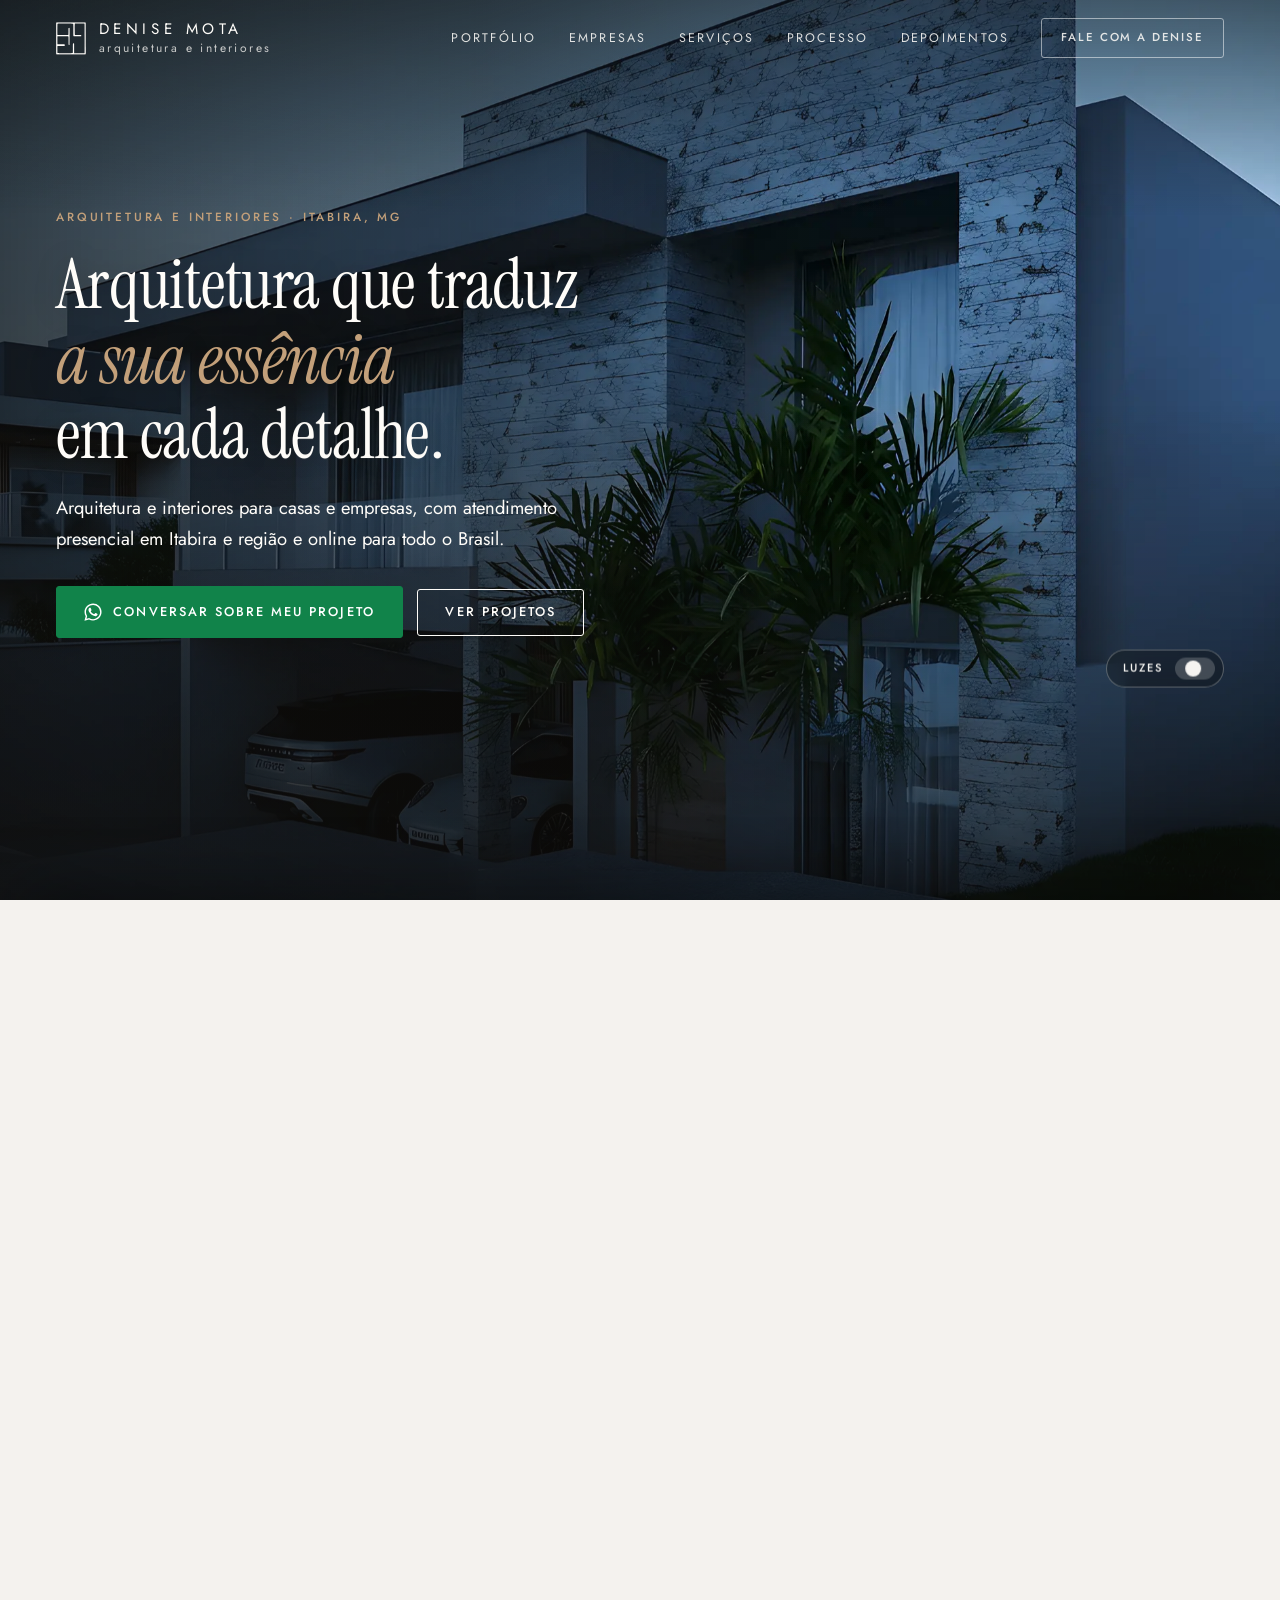
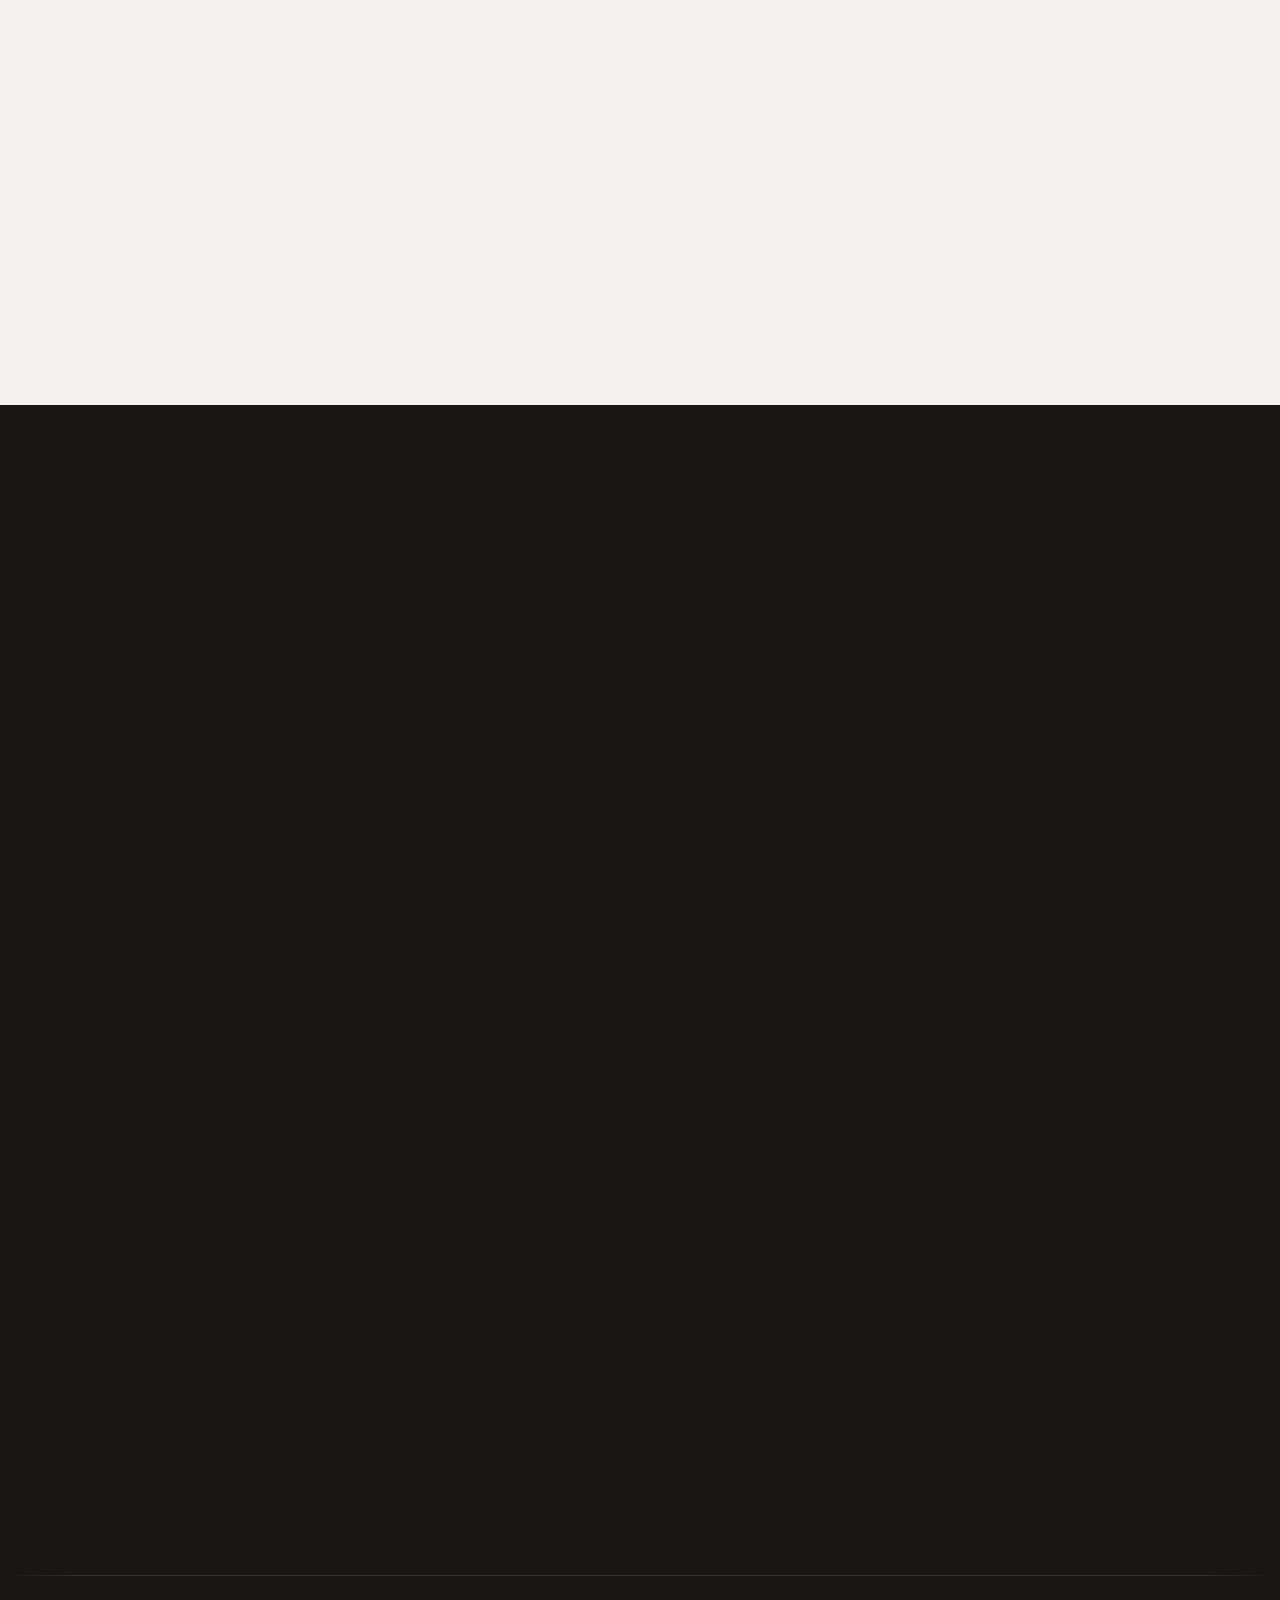
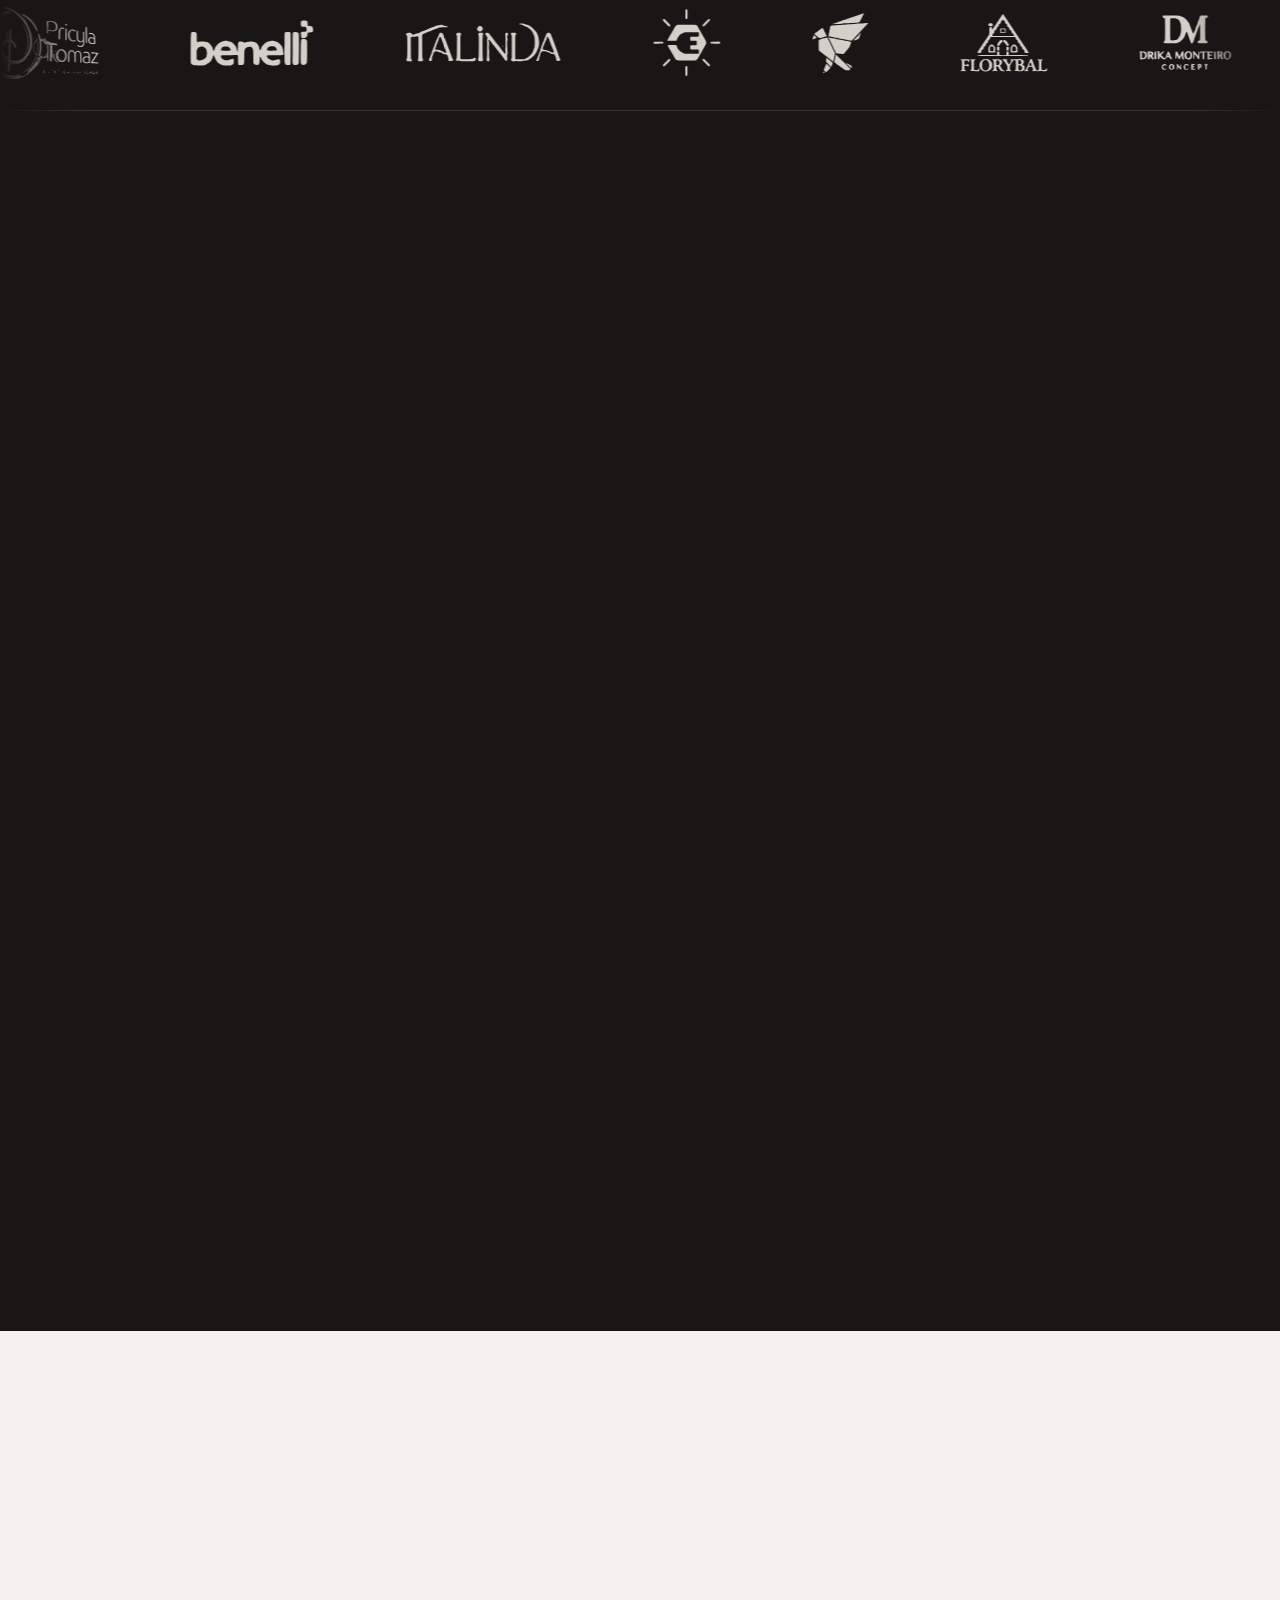
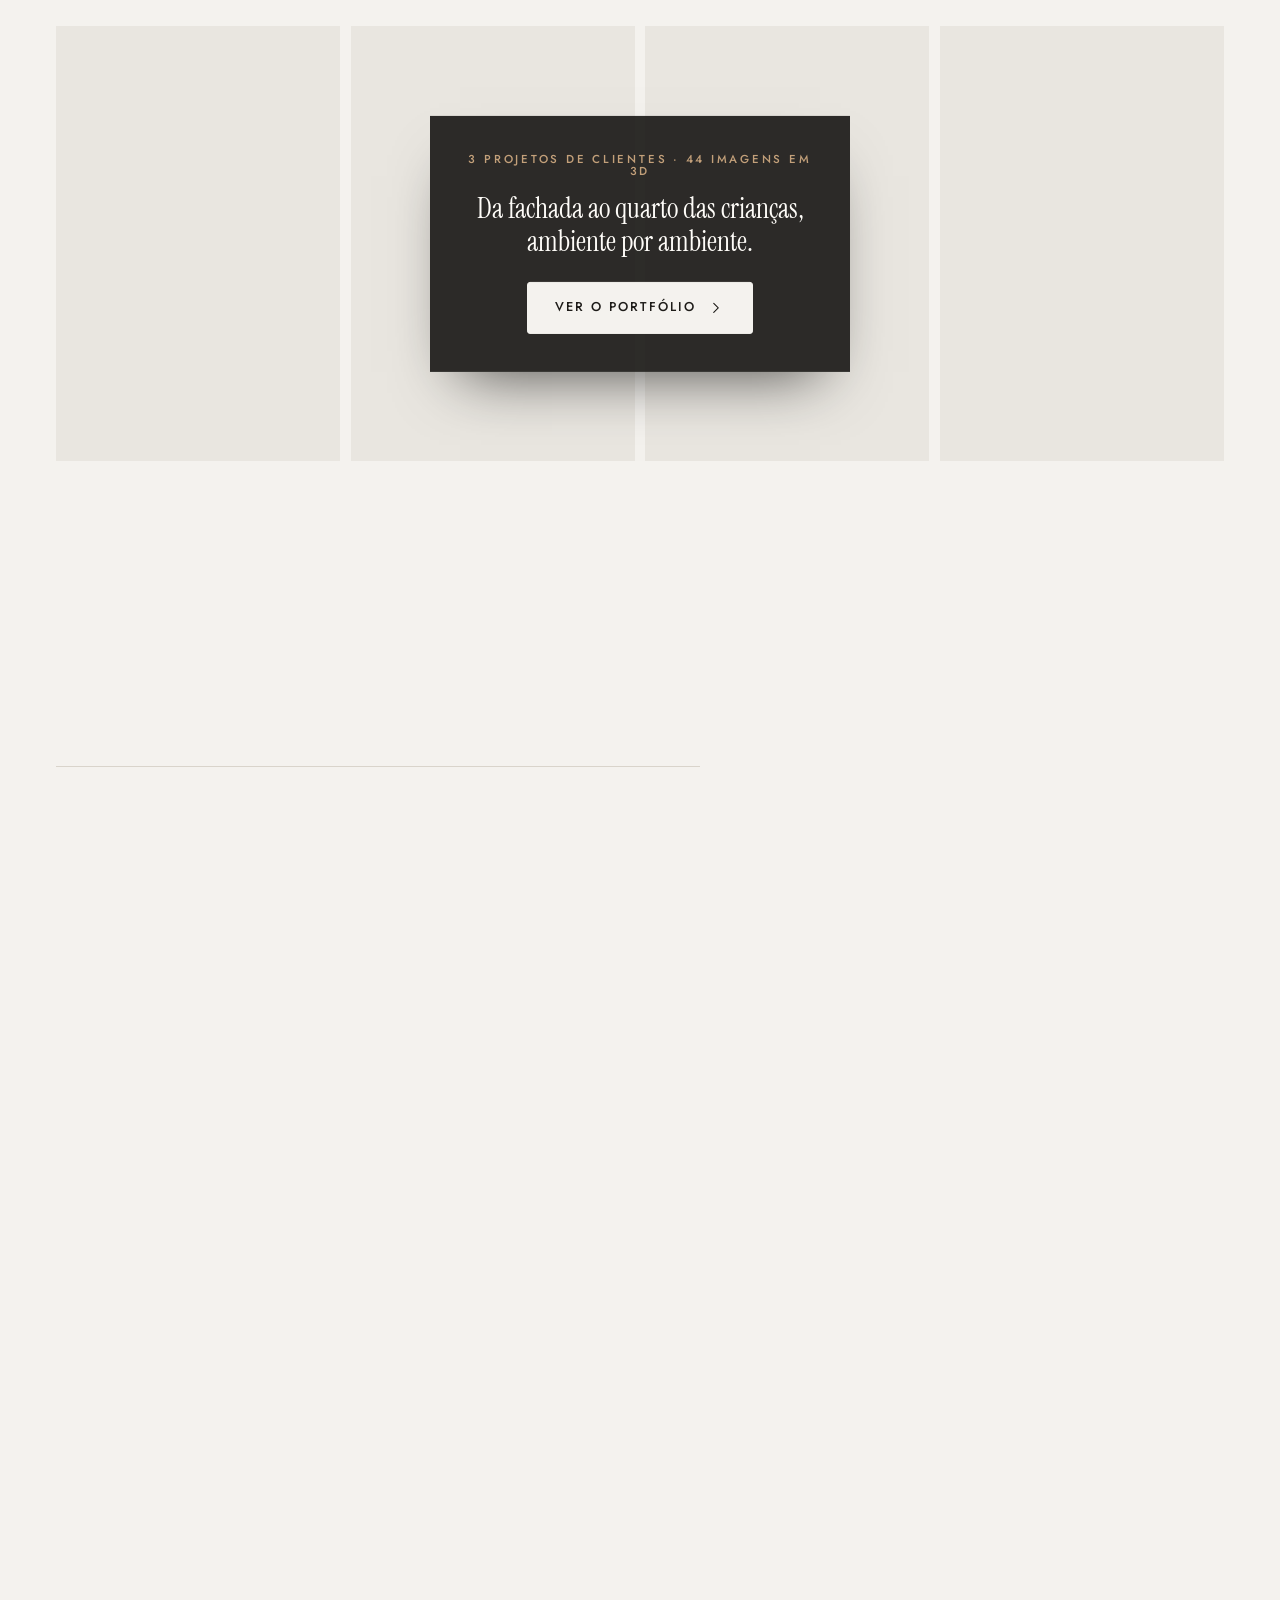
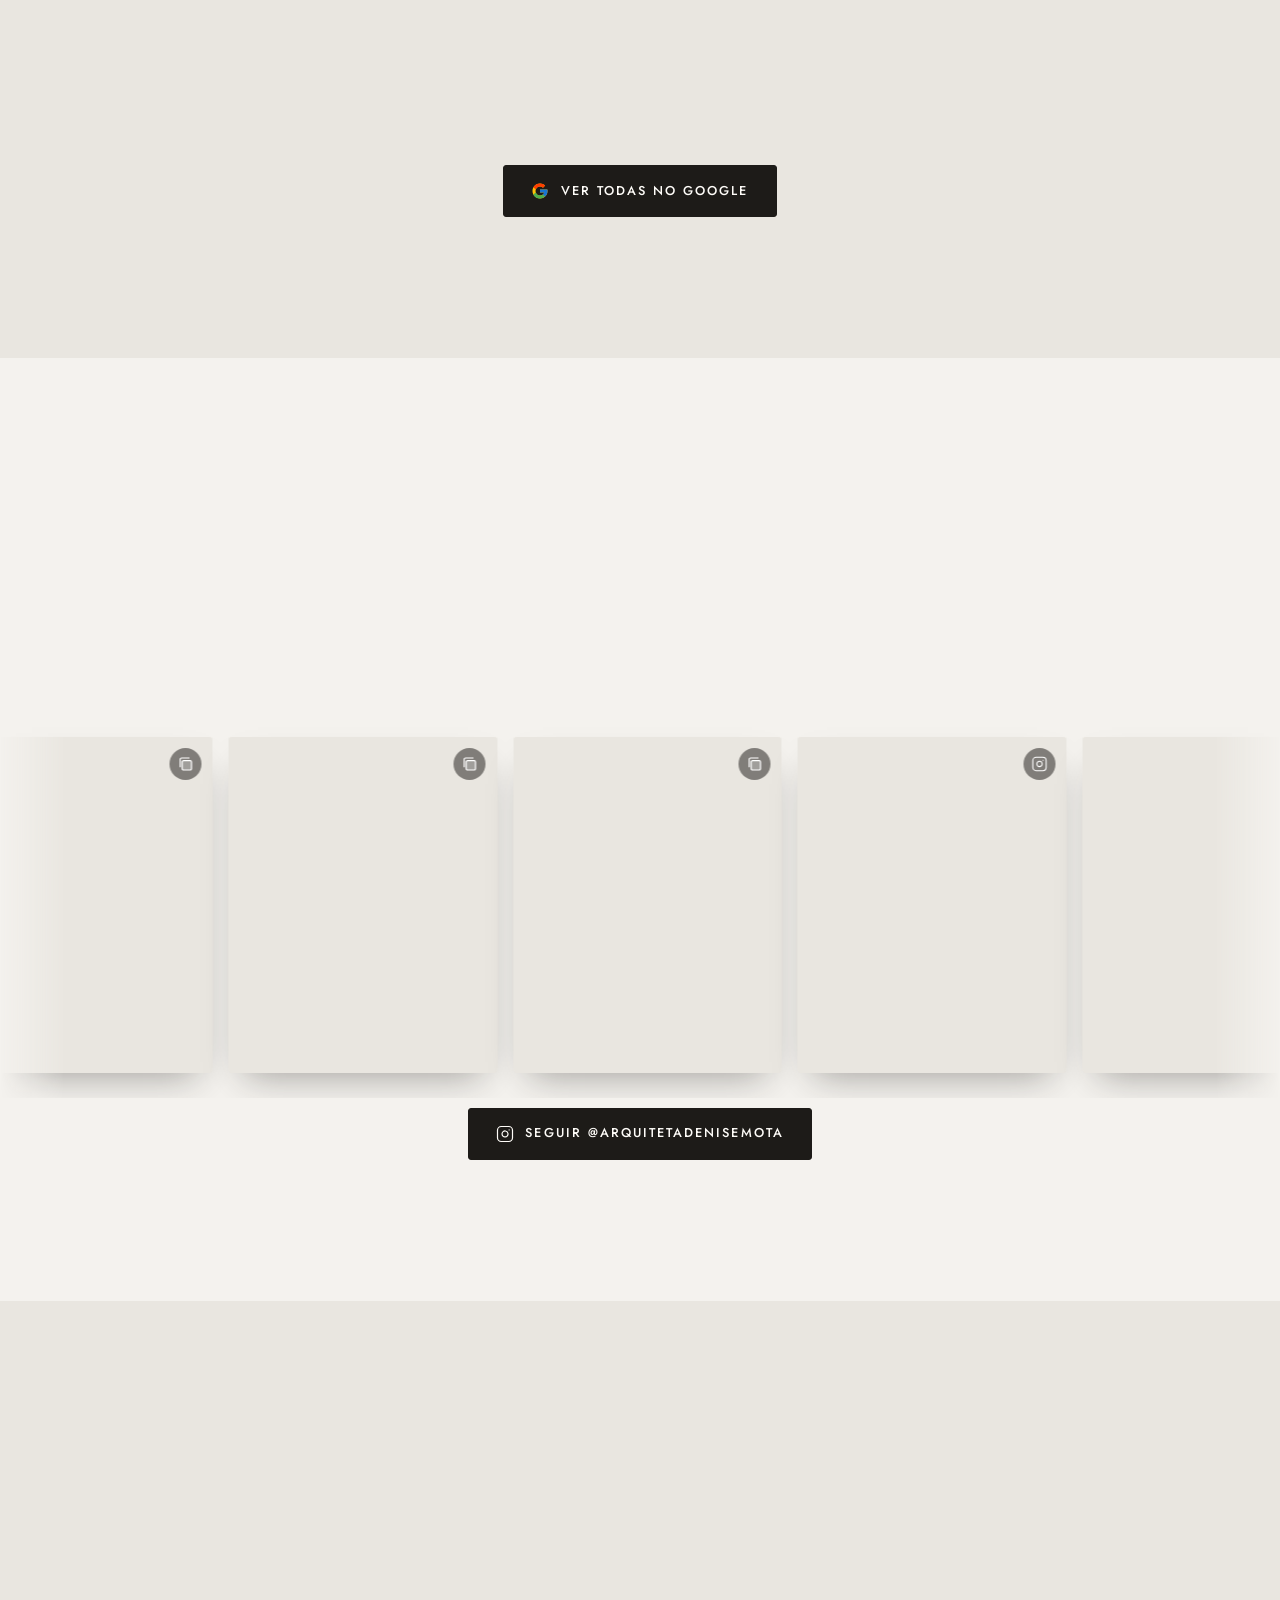
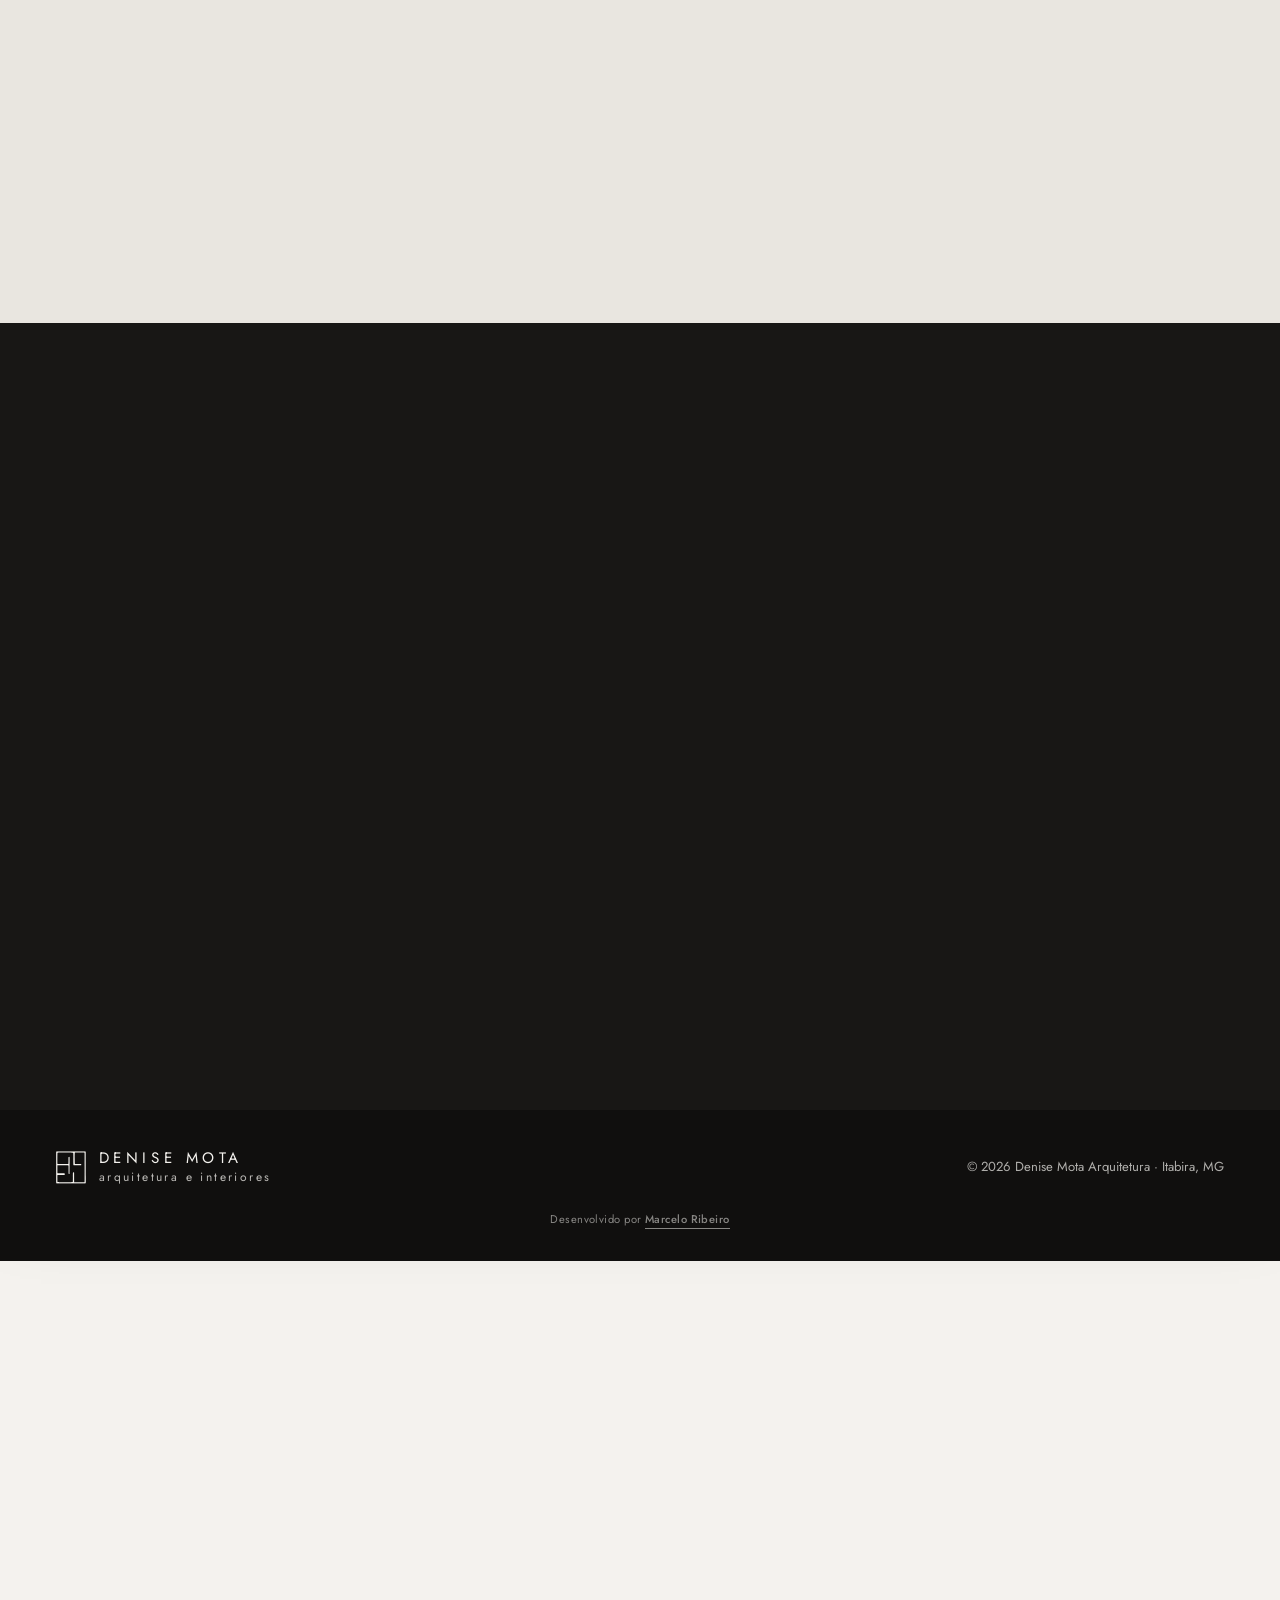
==== commit d9389b4c: "Denise Mota: interruptor de luz vira o topo da página principal (sai a abertura); luz.html redirecio" ====
--- a/luz.html
+++ b/luz.html
@@ -3,745 +3,11 @@
 <head>
 <meta charset="utf-8">
 <meta name="viewport" content="width=device-width, initial-scale=1">
-<script>
-/* Síncrono de propósito: a classe js existe antes da primeira pintura. Esta página não tem
-   a abertura (08/11/2026): a casa acendendo é o impacto inicial. A foto acesa só aparece
-   depois que a apagada carregou (html.luz-ok), pra rede lenta não mostrar acesa, apagada
-   e acesa de novo; se o script do fim não rodar, ela se libera sozinha em 4 s. */
-(function (d) {
-  d.classList.add('js');
-  setTimeout(function () { d.classList.add('luz-ok'); }, 4000);
-})(document.documentElement);
-</script>
-<title>Denise Mota Arquitetura | Arquitetura e interiores em Itabira, MG</title>
-<meta name="description" content="Arquitetura e interiores para casas e empresas em Itabira, MG. Atendimento presencial na região e online para todo o Brasil. Nota 5,0 no Google.">
+<meta name="robots" content="noindex">
+<!-- a página do interruptor de luz virou a principal em 08/11/2026; este endereço só leva pra lá -->
+<meta http-equiv="refresh" content="0; url=./">
 <link rel="canonical" href="https://marcel0gs.github.io/denise-mota-arquitetura/">
-<meta property="og:type" content="website">
-<meta property="og:title" content="Denise Mota Arquitetura e Interiores">
-<meta property="og:description" content="Arquitetura que traduz a sua essência em cada detalhe. Arquitetura e interiores residenciais e comerciais em Itabira, MG, e online para todo o Brasil.">
-<meta property="og:url" content="https://marcel0gs.github.io/denise-mota-arquitetura/">
-<meta property="og:image" content="https://marcel0gs.github.io/denise-mota-arquitetura/assets/img/og-1200.jpg">
-<meta property="og:image:width" content="1200">
-<meta property="og:image:height" content="630">
-<meta name="twitter:card" content="summary_large_image">
-<meta property="og:locale" content="pt_BR">
-<meta name="theme-color" content="#181715">
-<link rel="icon" href="assets/img/favicon.svg" type="image/svg+xml">
-<link rel="preconnect" href="https://fonts.googleapis.com">
-<link rel="preconnect" href="https://fonts.gstatic.com" crossorigin>
-<link href="https://fonts.googleapis.com/css2?family=Instrument+Serif:ital@0;1&family=Jost:wght@300;400;500&display=swap" rel="stylesheet">
-<meta name="robots" content="noindex">
-<link rel="preload" as="image" href="assets/img/hero-apagada-1200.webp" imagesrcset="assets/img/hero-apagada-1200.webp 1200w, assets/img/hero-apagada-2000.webp 2000w" imagesizes="100vw" fetchpriority="high">
-<link rel="preload" as="image" href="assets/img/hero-1200.webp" imagesrcset="assets/img/hero-1200.webp 1200w, assets/img/hero-2000.webp 2000w" imagesizes="100vw" fetchpriority="high">
-<!-- as duas fotos do premio ja entram na fila desde o começo: chegar na secao e encontrar
-     a foto pronta, e nao um retangulo vazio esperando o download. prioridade baixa, para nao
-     competir com o topo. -->
-<link rel="preload" as="image" href="assets/img/top-entrega-800.webp" imagesrcset="assets/img/top-entrega-800.webp 800w, assets/img/top-entrega-1200.webp 1200w" imagesizes="(max-width:820px) 52vw, 26vw" fetchpriority="low">
-<link rel="preload" as="image" href="assets/img/top-trofeu-600.webp" imagesrcset="assets/img/top-trofeu-600.webp 600w, assets/img/top-trofeu-900.webp 900w" imagesizes="(max-width:820px) 38vw, 18vw" fetchpriority="low">
-<script type="application/ld+json">
-{"@context":"https://schema.org","@type":"ProfessionalService","name":"Denise Mota Arquitetura","description":"Projetos de arquitetura e interiores residenciais e comerciais, presencial em Itabira e região e online para todo o Brasil.","url":"https://marcel0gs.github.io/denise-mota-arquitetura/","image":"https://marcel0gs.github.io/denise-mota-arquitetura/assets/img/hero-1200.webp","telephone":"+55 31 97163-3335","email":"denisemota.arquiteta@gmail.com","address":{"@type":"PostalAddress","streetAddress":"R. Suzinha de Sá Martins, 287, Sala 01, Esplanada da Estação","addressLocality":"Itabira","addressRegion":"MG","postalCode":"35900-209","addressCountry":"BR"},"openingHoursSpecification":[{"@type":"OpeningHoursSpecification","dayOfWeek":["Monday","Tuesday","Wednesday","Thursday","Friday"],"opens":"09:00","closes":"18:00"}],"areaServed":["Itabira","Minas Gerais","Brasil"],"sameAs":["https://maps.google.com/?cid=3645249256347178595","https://www.instagram.com/arquitetadenisemota/"]}
-</script>
-<script type="application/ld+json">
-{"@context":"https://schema.org","@type":"FAQPage","mainEntity":[
-{"@type":"Question","name":"Posso contratar um projeto morando em outra cidade?","acceptedAnswer":{"@type":"Answer","text":"Pode. Além do atendimento presencial em Itabira e região, a Denise faz projetos online para todo o Brasil: as conversas são por videochamada, você envia as medidas e as fotos do espaço, e o projeto chega em imagens 3D para você ver cada ambiente antes de executar."}},
-{"@type":"Question","name":"A Denise faz reforma ou só construção nova?","acceptedAnswer":{"@type":"Answer","text":"Os dois. Ela projeta casas novas e também trabalha sobre o que já existe: reforma de ambientes, ampliação e fachada nova."}},
-{"@type":"Question","name":"Consigo ver como vai ficar antes da obra?","acceptedAnswer":{"@type":"Answer","text":"Sim. Os ambientes são apresentados em imagens 3D realistas, com materiais, luz e mobiliário, e ajustados com você antes de qualquer execução."}},
-{"@type":"Question","name":"Como peço um orçamento?","acceptedAnswer":{"@type":"Answer","text":"Pelo WhatsApp (31) 97163-3335. Conte o que você quer fazer, a cidade e o tamanho aproximado do espaço. O valor depende do tipo e do tamanho de cada projeto, por isso a proposta vem depois dessa primeira conversa."}}]}
-</script>
-<link rel="stylesheet" href="assets/site.css?v=8">
-<style>
-/* EXPERIMENTO (08/11/2026): interruptor de luz no topo. A fachada abre apagada e acende
-   sozinha; o botão troca as duas versões do render. As duas imagens pegam as mesmas regras
-   do .hero img (escala, parallax e entrada), então ficam sempre sobrepostas. A opacidade
-   vai no <picture>, que nenhuma animação toca. Sem JS fica a acesa, o site de sempre. */
-.hero .luz-off{opacity:0;transition:opacity 1.1s cubic-bezier(.4,0,.2,1)}
-.js .hero:not(.acesa) .luz-off{opacity:1}
-/* brilho quente atrás do título: só opacidade, a letra não é redesenhada a cada quadro */
-.hero h1{position:relative;transition:color 1.4s ease .2s}
-.hero h1::before{content:"";position:absolute;inset:-30% -14% -26% -20%;z-index:-1;pointer-events:none;
-  background:radial-gradient(closest-side,rgba(226,160,92,.26),rgba(226,160,92,.1) 55%,transparent);
-  opacity:0;transition:opacity 1.6s ease .2s}
-.hero.acesa h1{color:#fff3e4}
-.hero.acesa h1::before{opacity:1}
-/* último filho do .wrap: no PC fica no canto de baixo à direita; no celular sobe (order:-1)
-   e fica à direita, logo acima do rótulo, sobre a parte limpa da foto */
-.luz{position:absolute;right:0;bottom:clamp(2.5rem,8vh,5.5rem);display:inline-flex;align-items:center;gap:.75rem;
-  padding:.45rem .5rem .45rem 1rem;border:1px solid rgba(255,253,249,.3);border-radius:99px;
-  background:rgba(15,14,12,.32);-webkit-backdrop-filter:blur(8px);backdrop-filter:blur(8px);
-  color:var(--branco);font:500 .7rem/1 var(--sans);letter-spacing:.18em;text-transform:uppercase;cursor:pointer;
-  transition:border-color .3s ease,background .3s ease}
-.luz[hidden]{display:none}
-.luz:hover{border-color:rgba(255,253,249,.6);background:rgba(15,14,12,.45)}
-.luz:focus-visible{outline:2px solid var(--bronze-claro);outline-offset:3px}
-.luz__trilho{position:relative;width:40px;height:22px;border-radius:99px;background:rgba(255,253,249,.2);transition:background .5s ease}
-.luz__bola{position:absolute;top:3px;left:3px;width:16px;height:16px;border-radius:50%;background:var(--branco);
-  transition:translate .45s var(--ease),box-shadow .6s ease}
-.luz[aria-pressed="true"] .luz__trilho{background:var(--bronze-claro)}
-.luz[aria-pressed="true"] .luz__bola{translate:18px 0;box-shadow:0 0 14px 3px rgba(255,210,150,.75)}
-.js .luz{opacity:0;translate:0 14px;animation:sobe 1.1s var(--ease) .9s forwards}
-.js:not(.luz-ok) .hero>picture:not(.luz-off){opacity:0}
-@media (max-width:700px){.luz{position:static;order:-1;align-self:flex-end;margin-bottom:1.1rem}}
-</style>
+<title>Denise Mota Arquitetura</title>
 </head>
-<body>
-<a class="skip" href="#conteudo">Pular para o conteúdo</a>
-
-<svg width="0" height="0" style="position:absolute" aria-hidden="true">
-  <symbol id="marca" viewBox="87 107 366 398"><path fill-rule="evenodd" pathLength="1" d="M91.5 111.5L89 113.9 89 304.3C89 494.6,89 494.7,91 497.3C92.2 498.8,94.5 500.2,96.3 500.5C99.4 501,224.8 501.7,368.2 502C449.7 502.2,445 502.6,449.2 495C451 491.6,451 488.8,450.4 413.5C450 370.6,449.7 285.7,449.6 224.8L449.5 114.2 447.1 111.6L444.7 109 269.3 109L93.9 109 91.5 111.5M110 124.7C108.1 124.9,105.9 125.8,105.3 126.7C103.7 128.8,103.4 257,105 260C105.5 261,107.5 262.3,109.2 262.8C113.2 264,231.6 263.8,234.3 262.6C238.7 260.5,239 258.2,239 219.2C239 182.6,239 182.3,241.3 179C242.5 177.2,244.2 175.2,245.1 174.7C247.6 173.2,251.8 176.5,253 181C254.2 185.3,253.6 375.3,252.4 380.8C251.1 387,245.7 387.4,242.1 381.6C240.1 378.4,240 376.9,240 333.8C240 309.3,239.7 287.8,239.4 286.1C238.1 279.6,240.4 279.9,171.3 279.1C119.4 278.5,108.1 278.6,106.3 279.7L104 281 104 327.1C104 356.9,104.4 373.8,105 375.1C106 376.9,107.6 377,147.1 377L188.2 377 191.6 380.4C195.7 384.5,196.1 388.6,192.8 393L190.6 396 148.9 396C112.3 396,107 396.2,105.6 397.6C104.2 399,104 404.3,104 440.9C104 472.7,104.3 483,105.3 484.3C106.4 485.9,112.2 486,179.5 486C296.1 486.1,289.6 486.2,291.4 484.4C292.8 483,293 476.3,293 425.6C293 369.1,293 368.2,295.1 365.6C297.8 362.1,301.4 362.2,305.1 365.9L308 368.8 308 426.2C308 460.6,308.4 484.1,309 485C309.8 486.3,317.5 486.5,370.2 486.2C413.9 485.9,431.2 485.5,433 484.7L435.5 483.5 435.8 305.4C436 140.6,435.9 127.1,434.3 125.9C433 124.7,422.6 124.5,375.8 124.5C322 124.5,318.8 124.6,317.5 126.3C315.3 129.3,314.7 151.7,315.5 206.7C316 247.7,316.4 258.9,317.5 260.6C318.7 262.5,320.2 262.8,332 263.5C339.2 263.9,352.3 263.9,361 263.5C380.6 262.6,391.4 263.4,394.1 266.1C397.1 269.1,396.7 275.3,393.3 277.6C390.7 279.4,388.2 279.5,348 279.1C305.2 278.8,301.6 278.5,299.6 275.1C298.6 273.6,297.8 242.1,298.2 221C298.4 210.3,298.5 185.5,298.5 166C298.5 133.7,298.3 130.3,296.7 127.9C295 125.4,294.6 125.3,281.3 124.7C267.1 124,116.1 124,110 124.7"/></symbol>
-  <symbol id="i-zap" viewBox="0 0 24 24"><path fill="currentColor" d="M17.47 14.38c-.3-.15-1.76-.87-2.03-.97-.27-.1-.47-.15-.67.15-.2.3-.77.97-.94 1.17-.17.2-.35.22-.65.07-.3-.15-1.26-.46-2.4-1.48-.89-.79-1.49-1.77-1.66-2.07-.17-.3-.02-.46.13-.61.13-.13.3-.35.45-.52.15-.17.2-.3.3-.5.1-.2.05-.37-.02-.52-.08-.15-.67-1.62-.92-2.22-.24-.58-.49-.5-.67-.51h-.57c-.2 0-.52.07-.79.37-.27.3-1.04 1.02-1.04 2.48 0 1.46 1.07 2.88 1.21 3.07.15.2 2.1 3.2 5.08 4.49.71.31 1.26.49 1.69.63.71.23 1.36.2 1.87.12.57-.09 1.76-.72 2.01-1.41.25-.7.25-1.29.17-1.41-.07-.13-.27-.2-.57-.35M12.05 21.5h-.01a9.4 9.4 0 0 1-4.8-1.31l-.34-.2-3.57.93.95-3.48-.22-.36a9.38 9.38 0 0 1-1.44-5.01c0-5.19 4.23-9.41 9.43-9.41 2.52 0 4.88.98 6.66 2.76a9.35 9.35 0 0 1 2.76 6.66c0 5.19-4.23 9.42-9.42 9.42m8.02-17.44A11.27 11.27 0 0 0 12.05.75C5.8.75.71 5.84.71 12.09c0 2 .52 3.95 1.52 5.66L.62 23.62l6.01-1.58a11.33 11.33 0 0 0 5.42 1.38h.01c6.25 0 11.34-5.09 11.34-11.34 0-3.03-1.18-5.88-3.32-8.02"/></symbol>
-  <symbol id="i-setas" viewBox="0 0 24 24"><path fill="none" stroke="currentColor" stroke-width="1.5" stroke-linecap="round" stroke-linejoin="round" d="m8 7-5 5 5 5M16 7l5 5-5 5"/></symbol>
-  <symbol id="i-esq" viewBox="0 0 24 24"><path fill="none" stroke="currentColor" stroke-width="1.5" stroke-linecap="round" stroke-linejoin="round" d="m15 18-6-6 6-6"/></symbol>
-  <symbol id="i-dir" viewBox="0 0 24 24"><path fill="none" stroke="currentColor" stroke-width="1.5" stroke-linecap="round" stroke-linejoin="round" d="m9 18 6-6-6-6"/></symbol>
-  <symbol id="i-x" viewBox="0 0 24 24"><path fill="none" stroke="currentColor" stroke-width="1.5" stroke-linecap="round" d="M18 6 6 18M6 6l12 12"/></symbol>
-  <symbol id="i-aspas" viewBox="0 0 24 24"><g fill="none" stroke="currentColor" stroke-width="1.4" stroke-linecap="round" stroke-linejoin="round"><path d="M16 3a2 2 0 0 0-2 2v6a2 2 0 0 0 2 2 1 1 0 0 1 1 1v1a2 2 0 0 1-2 2 1 1 0 0 0-1 1v2a1 1 0 0 0 1 1 6 6 0 0 0 6-6V5a2 2 0 0 0-2-2z"/><path d="M5 3a2 2 0 0 0-2 2v6a2 2 0 0 0 2 2 1 1 0 0 1 1 1v1a2 2 0 0 1-2 2 1 1 0 0 0-1 1v2a1 1 0 0 0 1 1 6 6 0 0 0 6-6V5a2 2 0 0 0-2-2z"/></g></symbol>
-  <symbol id="i-insta" viewBox="0 0 24 24"><g fill="none" stroke="currentColor" stroke-width="1.6" stroke-linecap="round" stroke-linejoin="round"><rect width="20" height="20" x="2" y="2" rx="5"/><path d="M16 11.37A4 4 0 1 1 12.63 8 4 4 0 0 1 16 11.37z"/><path d="M17.5 6.5h.01"/></g></symbol>
-  <symbol id="i-play" viewBox="0 0 24 24"><path fill="currentColor" d="M7 4.5v15a1 1 0 0 0 1.5.86l12.5-7.5a1 1 0 0 0 0-1.72L8.5 3.64A1 1 0 0 0 7 4.5z"/></symbol>
-  <symbol id="i-carrossel" viewBox="0 0 24 24"><g fill="none" stroke="currentColor" stroke-width="1.8"><rect x="7" y="7" width="14" height="14" rx="2" fill="currentColor" fill-opacity=".25"/><path d="M4 17V5a2 2 0 0 1 2-2h12"/></g></symbol>
-  <symbol id="i-google" viewBox="0 0 48 48"><path fill="#FFC107" d="M43.6 20.1H42V20H24v8h11.3c-1.6 4.7-6.1 8-11.3 8-6.6 0-12-5.4-12-12s5.4-12 12-12c3.1 0 5.8 1.2 8 3l5.7-5.7C34 6.1 29.3 4 24 4 13 4 4 13 4 24s9 20 20 20 20-9 20-20c0-1.3-.1-2.6-.4-3.9z"/><path fill="#FF3D00" d="m6.3 14.7 6.6 4.8C14.7 15.1 19 12 24 12c3.1 0 5.8 1.2 8 3l5.7-5.7C34 6.1 29.3 4 24 4 16.3 4 9.7 8.3 6.3 14.7z"/><path fill="#4CAF50" d="M24 44c5.2 0 9.9-2 13.4-5.2l-6.2-5.2c-2 1.5-4.5 2.4-7.2 2.4-5.2 0-9.6-3.3-11.3-7.9l-6.5 5C9.5 39.6 16.2 44 24 44z"/><path fill="#1976D2" d="M43.6 20.1H42V20H24v8h11.3c-.8 2.2-2.2 4.2-4.1 5.6l6.2 5.2C37 39.2 44 34 44 24c0-1.3-.1-2.6-.4-3.9z"/></symbol>
-  <symbol id="i-pino" viewBox="0 0 24 24"><path d="M20 10c0 4.99-5.54 10.19-7.4 11.8a1 1 0 0 1-1.2 0C9.54 20.19 4 14.99 4 10a8 8 0 0 1 16 0"/><circle cx="12" cy="10" r="3"/></symbol>
-  <symbol id="i-relogio" viewBox="0 0 24 24"><circle cx="12" cy="12" r="10"/><path d="M12 6v6l4 2"/></symbol>
-  <symbol id="i-fone" viewBox="0 0 24 24"><path d="M13.83 16.57a1 1 0 0 0 1.21-.3l.36-.47A2 2 0 0 1 17 15h3a2 2 0 0 1 2 2v3a2 2 0 0 1-2 2A18 18 0 0 1 2 4a2 2 0 0 1 2-2h3a2 2 0 0 1 2 2v3a2 2 0 0 1-.8 1.6l-.47.35a1 1 0 0 0-.29 1.23 14 14 0 0 0 6.39 6.39"/></symbol>
-  <symbol id="i-mail" viewBox="0 0 24 24"><path d="m22 7-8.99 5.73a2 2 0 0 1-2.02 0L2 7"/><rect x="2" y="4" width="20" height="16" rx="2"/></symbol>
-</svg>
-
-<header class="topo" id="topo">
-  <div class="wrap">
-    <a class="marca" href="#inicio" aria-label="Denise Mota Arquitetura, início">
-      <svg viewBox="0 0 366 398" aria-hidden="true"><use href="#marca" width="366" height="398"/></svg>
-      <span>Denise Mota<small>arquitetura e interiores</small></span>
-    </a>
-    <nav class="nav" id="menu" aria-label="Seções">
-      <a href="portfolio.html">Portfólio</a>
-      <a href="#empresas">Empresas</a>
-      <a href="#servicos">Serviços</a>
-      <a href="#processo">Processo</a>
-      <a href="#depoimentos">Depoimentos</a>
-      <a class="btn" href="https://wa.me/5531971633335?text=Ol%C3%A1%2C%20Denise!%20Vi%20seu%20site%20e%20gostaria%20de%20conversar%20sobre%20um%20projeto." target="_blank" rel="noopener">Fale<span class="so-desk">&nbsp;com a Denise</span></a>
-    </nav>
-    <button class="menu-btn" type="button" aria-expanded="false" aria-controls="menu" aria-label="Abrir menu"><span></span><span></span><span></span></button>
-  </div>
-</header>
-
-<section class="hero" id="inicio" aria-label="Apresentação">
-  <picture>
-    <img src="assets/img/hero-1200.webp" srcset="assets/img/hero-1200.webp 1200w, assets/img/hero-2000.webp 2000w" sizes="100vw" alt="Fachada de uma casa contemporânea projetada por Denise Mota, com revestimento de pedra, palmeira e iluminação ao entardecer" fetchpriority="high">
-  </picture>
-  <picture class="luz-off" aria-hidden="true">
-    <img src="assets/img/hero-apagada-1200.webp" srcset="assets/img/hero-apagada-1200.webp 1200w, assets/img/hero-apagada-2000.webp 2000w" sizes="100vw" alt="" fetchpriority="high">
-  </picture>
-  <div class="wrap">
-    <p class="rotulo entra">Arquitetura e interiores · Itabira, MG</p>
-    <h1>Arquitetura que traduz<br class="so-desk"> <em>a sua essência</em><br class="so-desk"> em cada detalhe.</h1>
-    <p class="sub entra">Arquitetura e interiores para casas e empresas, com atendimento presencial em Itabira e região e online para todo o Brasil.</p>
-    <div class="acoes entra">
-      <a class="btn btn--zap" href="https://wa.me/5531971633335?text=Ol%C3%A1%2C%20Denise!%20Vi%20seu%20site%20e%20gostaria%20de%20conversar%20sobre%20um%20projeto." target="_blank" rel="noopener"><svg aria-hidden="true"><use href="#i-zap"/></svg><span>Conversar<span class="so-desk">&nbsp;sobre meu projeto</span></span></a>
-      <a class="btn btn--vazado" href="portfolio.html">Ver projetos</a>
-    </div>
-    <div class="selos entra">
-      <a class="nota" href="https://maps.google.com/?cid=3645249256347178595" target="_blank" rel="noopener"><span class="estrelas" aria-hidden="true">★★★★★</span> 5,0 no Google, em 27 avaliações</a>
-      <a class="nota" href="#reconhecimento"><span class="estrelas" aria-hidden="true">◆</span> Top of Mind 2026 em Itabira</a>
-    </div>
-    <button class="luz" id="luz" type="button" aria-pressed="false" hidden>Luzes<span class="luz__trilho" aria-hidden="true"><span class="luz__bola"></span></span></button>
-  </div>
-</section>
-
-<div class="palco">
-<main id="conteudo">
-
-<section class="sobre" id="sobre">
-  <div class="wrap">
-    <figure class="retrato revela">
-      <span class="janela persiana"><img class="janela-img" data-janela=".08" src="assets/img/denise-retrato.webp" width="829" height="1036" alt="Retrato da arquiteta Denise Mota" loading="lazy"></span>
-      <figcaption>Denise Mota<small>Arquiteta e urbanista</small></figcaption>
-    </figure>
-    <div class="texto revela">
-      <p class="rotulo">A arquiteta</p>
-      <h2>Um projeto com a sua essência, <em>não com um padrão.</em></h2>
-      <p>Denise Mota é arquiteta e urbanista, formada pela Faculdade Santo Agostinho. Do escritório em Itabira, atende presencialmente na região e online em todo o território nacional.</p>
-      <p>Cada projeto começa por uma escuta atenta: entender o que é importante para a família, como ela usa a casa e o que quer sentir dentro dela. Dessa conversa nasce uma arquitetura sem fórmula pronta, que une estética, função e inovação em cada detalhe.</p>
-      <p>Antes da arquitetura, Denise tinha um cargo de destaque no setor financeiro. Quando o primeiro filho nasceu, deixou essa segurança para seguir o sonho de ser arquiteta e recomeçou em outra cidade, com um bebê de colo. Trabalho sério, honestidade e respeito por quem confia nela são os valores que trouxe dessa trajetória.</p>
-      <div class="numeros">
-        <div><strong data-conta="5" data-casas="1">5,0</strong><span>nota no Google, em 27 avaliações</span></div>
-        <div><strong>Top of Mind</strong><span>2026, escritórios de arquitetura em Itabira</span></div>
-        <div><strong data-conta="11" data-sufixo=" mil">11 mil</strong><span>pessoas acompanham no Instagram</span></div>
-      </div>
-    </div>
-  </div>
-</section>
-
-<section class="premio" id="reconhecimento">
-  <div class="wrap">
-    <div class="fotos revela">
-      <img class="a persiana" src="assets/img/top-entrega-800.webp" srcset="assets/img/top-entrega-800.webp 800w, assets/img/top-entrega-1200.webp 1200w" sizes="(max-width:820px) 52vw, 26vw" width="1200" height="1198" alt="Denise Mota recebendo o prêmio Top of Mind 2026 no palco" loading="lazy" decoding="async">
-      <img class="b persiana" data-px="-.07" style="--d:150ms" src="assets/img/top-trofeu-600.webp" srcset="assets/img/top-trofeu-600.webp 600w, assets/img/top-trofeu-900.webp 900w" sizes="(max-width:820px) 38vw, 18vw" width="900" height="1201" alt="Denise Mota segurando o troféu Top of Mind 2026" loading="lazy" decoding="async">
-      <svg class="carimbo" data-gira=".06" viewBox="0 0 120 120" aria-hidden="true">
-        <defs><path id="circulo" d="M60 60m-46 0a46 46 0 1 1 92 0a46 46 0 1 1-92 0"/></defs>
-        <circle cx="60" cy="60" r="57" fill="none" stroke="currentColor" stroke-width=".8"/>
-        <text><textPath href="#circulo">TOP OF MIND · ITABIRA · ARQUITETURA ·</textPath></text>
-        <text class="n" x="60" y="70" text-anchor="middle">2026</text>
-      </svg>
-    </div>
-    <div class="revela">
-      <h2>Top of Mind 2026 <em>em Itabira.</em></h2>
-      <p>Na pesquisa popular espontânea do Top of Mind 2026, Denise Mota Arquitetura foi o nome mais lembrado na categoria Escritórios de Arquitetura, depois de dois anos seguidos entre os finalistas.</p>
-      <blockquote>Esse prêmio carrega o meu nome, mas ele foi construído por muitas mãos e pela confiança de muitas pessoas.<cite>Denise Mota</cite></blockquote>
-      <a class="btn btn--vazado" href="https://www.instagram.com/p/DZ1T6lujL-V/" target="_blank" rel="noopener"><svg aria-hidden="true"><use href="#i-insta"/></svg>Ver no Instagram</a>
-    </div>
-  </div>
-</section>
-
-<section class="empresas" id="empresas">
-  <div class="wrap">
-    <div class="cabeca revela">
-      <div>
-        <p class="rotulo">Empresas atendidas</p>
-        <h2>Um projeto comercial não é só estética. <em>É estratégia.</em></h2>
-      </div>
-      <p>Cada escolha no espaço de uma empresa comunica algo. Denise projeta lojas, clínicas, escritórios e fachadas pensando na experiência de quem chega e em como a marca aparece no ambiente: o letreiro, a luz, os materiais e o caminho da calçada ao balcão.</p>
-    </div>
-  </div>
-  <div class="faixa">
-    <ul aria-label="Empresas atendidas"><li><img src="assets/img/logo-pricyla.svg" alt="Pricyla Tomaz Estética Avançada" width="1469" height="909" style="--h:64" loading="lazy"></li><li><img src="assets/img/logo-benelli.svg" alt="Técnica Benelli" width="934" height="349" style="--h:40" loading="lazy"></li><li><img src="assets/img/logo-italinda.svg" alt="Italinda" width="933" height="235" style="--h:34" loading="lazy"></li><li><img src="assets/img/logo-eletroed.svg" alt="Eletroed" width="1074" height="1066" style="--h:58" loading="lazy"></li><li><img src="assets/img/logo-aguia.svg" alt="Águia Digital" width="719" height="767" style="--h:52" loading="lazy"></li><li><img src="assets/img/logo-florybal.svg" alt="Florybal" width="924" height="611" style="--h:50" loading="lazy"></li><li><img src="assets/img/logo-drika.svg" alt="Drika Monteiro Concept" width="886" height="534" style="--h:48" loading="lazy"></li></ul>
-    <ul aria-hidden="true"><li><img src="assets/img/logo-pricyla.svg" alt="" width="1469" height="909" style="--h:64" loading="lazy"></li><li><img src="assets/img/logo-benelli.svg" alt="" width="934" height="349" style="--h:40" loading="lazy"></li><li><img src="assets/img/logo-italinda.svg" alt="" width="933" height="235" style="--h:34" loading="lazy"></li><li><img src="assets/img/logo-eletroed.svg" alt="" width="1074" height="1066" style="--h:58" loading="lazy"></li><li><img src="assets/img/logo-aguia.svg" alt="" width="719" height="767" style="--h:52" loading="lazy"></li><li><img src="assets/img/logo-florybal.svg" alt="" width="924" height="611" style="--h:50" loading="lazy"></li><li><img src="assets/img/logo-drika.svg" alt="" width="886" height="534" style="--h:48" loading="lazy"></li></ul>
-  </div>
-  <div class="wrap">
-    <div class="vitrine">
-      <button class="caso emp revela" type="button" data-caso="emp-pricyla">
-        <span class="capa"><img src="assets/img/emp-pricyla-01-800.webp" alt="Recepção da clínica Pricyla Tomaz com letreiro dourado iluminado sobre painel de madeira" loading="lazy"><span class="tag real">Foto da obra</span><span class="qtd">3 fotos</span></span>
-        <h3>Pricyla Tomaz</h3><p>Clínica de estética avançada</p>
-      </button>
-      <button class="caso emp revela" type="button" data-caso="emp-benelli">
-        <span class="capa"><img src="assets/img/emp-benelli-01-800.webp" alt="Imagem 3D da fachada da nova sede da Técnica Benelli, com letreiro iluminado e jardim" loading="lazy" style="object-position:50% 48%"><span class="tag">Imagem em 3D</span><span class="qtd">1 imagem</span></span>
-        <h3>Técnica Benelli</h3><p>Nova sede · Belo Horizonte</p>
-      </button>
-      <button class="caso emp revela" type="button" data-caso="emp-italinda">
-        <span class="capa"><img src="assets/img/emp-italinda-01-800.webp" alt="Fachada da loja Italinda depois da reforma, com letreiro retroiluminado" loading="lazy"><span class="tag real">Antes e depois</span><span class="qtd">2 fotos</span></span>
-        <h3>Italinda</h3><p>Nova fachada da loja</p>
-      </button>
-      <button class="caso emp revela" type="button" data-caso="emp-elev">
-        <span class="capa"><img src="assets/img/emp-elev-01-800.webp" alt="Imagem 3D do consultório da ELEV. Odontologia, em tons neutros e luz suave" loading="lazy" style="object-position:78% 50%"><span class="tag">Imagem em 3D</span><span class="qtd">6 imagens</span></span>
-        <h3>ELEV. Odontologia</h3><p>Clínica odontológica · Itabira</p>
-      </button>
-      <button class="caso emp revela" type="button" data-caso="emp-eletroed">
-        <span class="capa"><img src="assets/img/emp-eletroed-01-800.webp" alt="Fachada da loja Eletroed, com moldura laranja e letreiro" loading="lazy"><span class="tag real">Foto da obra</span><span class="qtd">2 fotos</span></span>
-        <h3>Eletroed</h3><p>Fachada comercial · Itabira</p>
-      </button>
-      <button class="caso emp revela" type="button" data-caso="emp-aguia">
-        <span class="capa"><img src="assets/img/emp-aguia-01-800.webp" alt="Imagem 3D da sala de reunião da Águia Digital, com a marca iluminada em verde" loading="lazy" style="object-position:62% 50%"><span class="tag">Imagem em 3D</span><span class="qtd">4 imagens</span></span>
-        <h3>Águia Digital</h3><p>Escritório · João Monlevade</p>
-      </button>
-      <button class="caso emp revela" type="button" data-caso="emp-florybal">
-        <span class="capa"><img src="assets/img/emp-florybal-01-800.webp" alt="Interior da loja Florybal em Itabira, com prateleiras de chocolates" loading="lazy"><span class="tag real">Foto da obra</span><span class="qtd">1 foto</span></span>
-        <h3>Florybal Itabira</h3><p>Loja de chocolates</p>
-      </button>
-      <button class="caso emp revela" type="button" data-caso="emp-drika">
-        <span class="capa"><img src="assets/img/emp-drika-01-800.webp" alt="Imagem 3D da fachada da loja Drika Monteiro Concept, com arco e vitrine" loading="lazy"><span class="tag">Imagem em 3D</span><span class="qtd">5 imagens</span></span>
-        <h3>Drika Monteiro Concept</h3><p>Loja de moda</p>
-      </button>
-    </div>
-    <div class="fim revela">
-      <p class="legenda">Fotos da obra e imagens em 3D publicadas no Instagram da Denise e das empresas. Na Pricyla Tomaz e na Italinda, a comunicação visual foi executada pela ArtPrint.</p>
-      <div class="acoes">
-        <a class="btn btn--claro" href="https://wa.me/5531971633335?text=Ol%C3%A1%2C%20Denise!%20Vi%20seu%20site%20e%20gostaria%20de%20falar%20sobre%20um%20projeto%20para%20a%20minha%20empresa." target="_blank" rel="noopener"><svg aria-hidden="true"><use href="#i-zap"/></svg>Projeto para a minha empresa</a>
-      </div>
-    </div>
-  </div>
-</section>
-
-<section class="projetos" id="projetos">
-  <div class="wrap">
-    <div class="revela">
-      <p class="rotulo">Portfólio</p>
-      <h2>Casas, ambientes <em>e detalhes.</em></h2>
-    </div>
-    <a class="mosaico-portfolio" href="portfolio.html">
-      <span class="mosaico-portfolio__foto"><img src="assets/img/fachada-01-600.webp" srcset="assets/img/fachada-01-500.webp 500w, assets/img/fachada-01-600.webp 600w, assets/img/fachada-01-800.webp 800w" sizes="(max-width:700px) 47vw, 25vw" alt="Fachada residencial projetada por Denise Mota" width="600" height="600" loading="lazy" decoding="async"></span>
-      <span class="mosaico-portfolio__foto"><img src="assets/img/estar-05-600.webp" srcset="assets/img/estar-05-500.webp 500w, assets/img/estar-05-600.webp 600w, assets/img/estar-05-800.webp 800w" sizes="(max-width:700px) 47vw, 25vw" alt="Sala de estar e jantar projetada por Denise Mota" width="600" height="600" loading="lazy" decoding="async"></span>
-      <span class="mosaico-portfolio__foto"><img src="assets/img/cozinha-01-600.webp" srcset="assets/img/cozinha-01-500.webp 500w, assets/img/cozinha-01-600.webp 600w, assets/img/cozinha-01-800.webp 800w" sizes="(max-width:700px) 47vw, 25vw" alt="Cozinha planejada projetada por Denise Mota" width="600" height="600" loading="lazy" decoding="async"></span>
-      <span class="mosaico-portfolio__foto"><img src="assets/img/lazer-02-600.webp" srcset="assets/img/lazer-02-500.webp 500w, assets/img/lazer-02-600.webp 600w, assets/img/lazer-02-800.webp 800w" sizes="(max-width:700px) 47vw, 25vw" alt="Área de lazer e espaço gourmet projetada por Denise Mota" width="600" height="600" loading="lazy" decoding="async"></span>
-      <span class="mosaico-portfolio__chamada">
-        <span class="mosaico-portfolio__conta">3 projetos de clientes · 44 imagens em 3D</span>
-        <span class="mosaico-portfolio__texto">Da fachada ao quarto das crianças, ambiente por ambiente.</span>
-        <span class="btn btn--claro">Ver o portfólio<svg aria-hidden="true"><use href="#i-dir"/></svg></span>
-      </span>
-    </a>
-  </div>
-</section>
-
-<dialog class="foto-cheia" id="foto-cheia" aria-label="Imagem do projeto em tela cheia">
-  <header><span id="fc-cat"></span><button type="button" id="fc-fechar" aria-label="Fechar"><svg aria-hidden="true"><use href="#i-x"/></svg></button></header>
-  <figure id="fc-fig"><img id="fc-img" alt=""></figure>
-  <footer><span id="fc-n"></span><div class="setas"><button type="button" id="fc-ant" aria-label="Imagem anterior"><svg aria-hidden="true"><use href="#i-esq"/></svg></button><button type="button" id="fc-prox" aria-label="Próxima imagem"><svg aria-hidden="true"><use href="#i-dir"/></svg></button></div></footer>
-</dialog>
-
-<section class="servicos" id="servicos" style="padding-top:0">
-  <div class="wrap">
-    <div class="revela">
-      <p class="rotulo">Serviços</p>
-      <h2>Da fachada <em>à última prateleira.</em></h2>
-    </div>
-    <div class="servicos-lista">
-      <ul class="servicos-itens">
-        <li class="servico revela is-ativo" data-i="0">
-          <div class="servico__img"><img src="assets/img/fachada-01-800.webp" alt="" loading="lazy" decoding="async"></div>
-          <h3>Arquitetura residencial</h3>
-          <p>Casa nova ou reforma. O desenho dos espaços, da fachada e da relação da casa com o terreno, pensado para a rotina de quem vai morar ali.</p>
-        </li>
-        <li class="servico revela" data-i="1">
-          <div class="servico__img"><img src="assets/img/estar-05-800.webp" alt="" loading="lazy" decoding="async"></div>
-          <h3>Interiores residenciais</h3>
-          <p>Ambientes completos: marcenaria, iluminação, revestimentos, cores e mobiliário, para cada cômodo ter a cara da família e funcionar no dia a dia.</p>
-        </li>
-        <li class="servico revela" data-i="2">
-          <div class="servico__img"><img src="assets/img/emp-elev-02-800.webp" alt="" loading="lazy" decoding="async"></div>
-          <h3>Projetos comerciais</h3>
-          <p>Lojas, clínicas, escritórios e fachadas. Layout, iluminação, materiais e a marca aplicada no ambiente, pensados para a experiência do cliente e para a rotina de quem trabalha ali.</p>
-        </li>
-      </ul>
-      <div class="servicos-foto revela">
-        <img class="is-ativo" src="assets/img/fachada-01-800.webp" srcset="assets/img/fachada-01-800.webp 800w, assets/img/fachada-01-1600.webp 1600w" sizes="(max-width:820px) 1px, 36vw" alt="Fachada residencial em dois pavimentos com pedra e iluminação" loading="lazy" decoding="async">
-        <img class="" src="assets/img/estar-05-800.webp" srcset="assets/img/estar-05-800.webp 800w, assets/img/estar-05-1600.webp 1600w" sizes="(max-width:820px) 1px, 36vw" alt="Sala de estar e jantar integradas, com poltronas azuis e painel ripado" loading="lazy" decoding="async">
-        <img class="" src="assets/img/emp-elev-02-800.webp" srcset="assets/img/emp-elev-02-800.webp 800w, assets/img/emp-elev-02-1600.webp 1600w" sizes="(max-width:820px) 1px, 36vw" alt="Imagem 3D de consultório odontológico com a marca da clínica na parede" loading="lazy" decoding="async">
-      </div>
-    </div>
-    <div class="modo revela">
-      <div>
-        <h3>Como você prefere ser atendido?</h3>
-        <div class="troca" id="troca" data-modo="presencial" role="group" aria-label="Forma de atendimento">
-          <button type="button" data-modo="presencial" aria-pressed="true">Presencial</button>
-          <button type="button" data-modo="online" aria-pressed="false">Online</button>
-        </div>
-      </div>
-      <div>
-        <div class="painel" data-painel="presencial">
-          <strong>Itabira e região</strong>
-          <p>As reuniões acontecem no escritório, na Esplanada da Estação, e a Denise conhece de perto o terreno ou o imóvel antes de desenhar.</p>
-          <a class="btn btn--claro" href="https://wa.me/5531971633335?text=Ol%C3%A1%2C%20Denise!%20Gostaria%20de%20falar%20do%20meu%20projeto%20presencial." target="_blank" rel="noopener"><svg aria-hidden="true"><use href="#i-zap"/></svg>Quero um projeto presencial</a>
-        </div>
-        <div class="painel" data-painel="online" hidden>
-          <strong>Qualquer cidade do Brasil</strong>
-          <p>Conversas por videochamada, medidas e fotos do espaço enviadas por você, e o projeto apresentado em imagens 3D para visualizar cada ambiente antes de executar.</p>
-          <a class="btn btn--claro" href="https://wa.me/5531971633335?text=Ol%C3%A1%2C%20Denise!%20Gostaria%20de%20falar%20do%20meu%20projeto%20online." target="_blank" rel="noopener"><svg aria-hidden="true"><use href="#i-zap"/></svg>Quero um projeto online</a>
-        </div>
-      </div>
-    </div>
-  </div>
-</section>
-
-<section class="processo" id="processo">
-  <div class="wrap">
-    <div class="revela">
-      <h2>Como o projeto <em>acontece.</em></h2>
-    </div>
-    <ol class="etapas">
-      <li class="revela"><h3>Conversa</h3><p>Você conta como vive, do que gosta e o que espera da casa. É aqui que o projeto começa de verdade.</p></li>
-      <li class="revela"><h3>Estudo</h3><p>A conversa vira uma proposta de distribuição dos espaços e de conceito, ajustada com você até fazer sentido.</p></li>
-      <li class="revela"><h3>Projeto em 3D</h3><p>Você vê os ambientes em imagens realistas, com materiais, luz e mobiliário, antes de qualquer obra.</p></li>
-      <li class="revela"><h3>Detalhamento</h3><p>Desenhos técnicos para quem vai executar, com a Denise por perto para as dúvidas do caminho.</p></li>
-    </ol>
-  </div>
-</section>
-
-<section class="depo" id="depoimentos">
-  <div class="wrap">
-    <div class="cabeca revela">
-      <h2>Quem já confiou <em>a casa à Denise.</em></h2>
-    </div>
-
-    <div class="placar revela" data-placar>
-      <div class="placar__nota" data-conta="5" data-casas="1">5,0</div>
-      <div>
-        <span class="estrelas-med" data-estrelas aria-hidden="true"><span class="vazias">★★★★★</span><span class="cheias">★★★★★</span></span>
-        <span class="placar__txt">Média de <b>27 avaliações</b> de clientes no Google</span>
-      </div>
-      <span class="placar__fonte"><svg aria-hidden="true"><use href="#i-google"/></svg>Fonte: Google · novembro de 2026</span>
-    </div>
-
-    <div class="carrossel revela" data-carrossel aria-roledescription="carrossel" aria-label="Depoimentos de clientes">
-      <div class="carrossel__janela">
-        <div class="avals" data-trilho>
-          <article class="aval">
-            <svg class="aspas" aria-hidden="true"><use href="#i-aspas"/></svg>
-            <blockquote>Excelente profissional, apaixonada pelo que faz. Traz muita riqueza de detalhes nos seus projetos e está sempre disponível quando precisamos.</blockquote>
-            <div class="aval__quem"><span class="aval__ini" aria-hidden="true">AT</span><div><b>Adriano T.</b><span class="fonte"><svg aria-hidden="true"><use href="#i-google"/></svg>Avaliação no Google</span></div></div>
-          </article>
-          <article class="aval">
-            <svg class="aspas" aria-hidden="true"><use href="#i-aspas"/></svg>
-            <blockquote>Denise Mota construiu um projeto para minha casa, avalio como excelente tanto a questão técnica quanto a forma de conhecer o perfil da família e transformar em projeto.</blockquote>
-            <div class="aval__quem"><span class="aval__ini" aria-hidden="true">GS</span><div><b>Giovani S.</b><span class="fonte">Cliente · Itabira, MG</span></div></div>
-          </article>
-          <article class="aval">
-            <svg class="aspas" aria-hidden="true"><use href="#i-aspas"/></svg>
-            <blockquote>Minha experiência está sendo excelente. Muito detalhista, cuidadosa, a Denise está sempre disponível e sempre com um sorriso no rosto disposta a ajudar.</blockquote>
-            <div class="aval__quem"><span class="aval__ini" aria-hidden="true">AG</span><div><b>Angela G.</b><span class="fonte"><svg aria-hidden="true"><use href="#i-google"/></svg>Avaliação no Google</span></div></div>
-          </article>
-          <article class="aval">
-            <svg class="aspas" aria-hidden="true"><use href="#i-aspas"/></svg>
-            <blockquote>Entregar seus sonhos na mão de uma profissional, e ter um retorno muito além do que você imaginava, não tem preço, top demais essa cozinha.</blockquote>
-            <div class="aval__quem"><span class="aval__ini" aria-hidden="true">RG</span><div><b>Rondineli G.</b><span class="fonte">Cliente · Itabira, MG</span></div></div>
-          </article>
-          <article class="aval">
-            <svg class="aspas" aria-hidden="true"><use href="#i-aspas"/></svg>
-            <blockquote>Simplesmente faz mais que o combinado, impressionante a dedicação durante todo processo, só tenho a agradecer por tudo, super indico!</blockquote>
-            <div class="aval__quem"><span class="aval__ini" aria-hidden="true">EM</span><div><b>Edinilton M.</b><span class="fonte"><svg aria-hidden="true"><use href="#i-google"/></svg>Avaliação no Google</span></div></div>
-          </article>
-          <article class="aval">
-            <svg class="aspas" aria-hidden="true"><use href="#i-aspas"/></svg>
-            <blockquote>Excelente profissional. Ficamos muito satisfeitos com os projetos que Denise fez. Recomendamos pela competência e experiência.</blockquote>
-            <div class="aval__quem"><span class="aval__ini" aria-hidden="true">JA</span><div><b>Juliene A.</b><span class="fonte">Cliente · Carmésia, MG</span></div></div>
-          </article>
-          <article class="aval">
-            <svg class="aspas" aria-hidden="true"><use href="#i-aspas"/></svg>
-            <blockquote>Denise Mota é uma profissional extremamente cuidadosa, profissional e de extremo bom gosto. É também bastante acessível na discussão do projeto em todas as suas etapas.</blockquote>
-            <div class="aval__quem"><span class="aval__ini" aria-hidden="true">VA</span><div><b>Vanísia A.</b><span class="fonte"><svg aria-hidden="true"><use href="#i-google"/></svg>Avaliação no Google</span></div></div>
-          </article>
-          <article class="aval">
-            <svg class="aspas" aria-hidden="true"><use href="#i-aspas"/></svg>
-            <blockquote>Vamos fazer todos os projetos com você! Estamos encantados com seu trabalho e dedicação.</blockquote>
-            <div class="aval__quem"><span class="aval__ini" aria-hidden="true">JC</span><div><b>Juliana C.</b><span class="fonte">Cliente · Itabira, MG</span></div></div>
-          </article>
-        </div>
-      </div>
-      <div class="carrossel__controles">
-        <button class="seta" type="button" data-anterior aria-label="Avaliação anterior"><svg aria-hidden="true"><use href="#i-esq"/></svg></button>
-        <div class="pontos" data-pontos role="group" aria-label="Escolher avaliação"></div>
-        <button class="seta" type="button" data-proximo aria-label="Próxima avaliação"><svg aria-hidden="true"><use href="#i-dir"/></svg></button>
-      </div>
-    </div>
-    <div class="acoes">
-      <a class="btn" href="https://maps.google.com/?cid=3645249256347178595" target="_blank" rel="noopener"><svg aria-hidden="true"><use href="#i-google"/></svg>Ver todas no Google</a>
-    </div>
-  </div>
-</section>
-
-<section class="insta" id="instagram">
-  <div class="wrap">
-    <div class="cabeca revela">
-      <h2>O dia a dia <em>do escritório.</em></h2>
-      <a class="perfil" href="https://www.instagram.com/arquitetadenisemota/" target="_blank" rel="noopener">
-        <img src="assets/img/ig-DZ1T6lujL-V.webp" alt="" width="76" height="76" loading="lazy">
-        <span><b>@arquitetadenisemota</b><span>Mais de 11 mil seguidores · 893 publicações</span></span>
-      </a>
-    </div>
-  </div>
-  <!-- Faixa da Bem Viver: dois trilhos iguais, a pista anda -50% e recomeça sem emenda.
-       Mudou um post, muda nos DOIS trilhos. -->
-  <div class="ig">
-    <div class="ig__pista">
-      <ul class="ig__trilho">
-        <li><a class="ig__post" href="https://www.instagram.com/p/DeHXR0qERD_/" target="_blank" rel="noopener"><img src="assets/img/ig-DeHXR0qERD_.webp" width="600" height="750" loading="lazy" decoding="async" alt="Fachada contemporânea projetada pelo escritório"><span class="ig__marca" aria-hidden="true"><svg><use href="#i-carrossel"/></svg></span><span class="ig__ver" aria-hidden="true"><svg><use href="#i-insta"/></svg>Ver no Instagram</span></a></li>
-        <li><a class="ig__post" href="https://www.instagram.com/p/Dd4_fGvkZwD/" target="_blank" rel="noopener"><img src="assets/img/ig-Dd4_fGvkZwD.webp" width="600" height="750" loading="lazy" decoding="async" alt="Denise Mota no jardim"><span class="ig__marca" aria-hidden="true"><svg><use href="#i-carrossel"/></svg></span><span class="ig__ver" aria-hidden="true"><svg><use href="#i-insta"/></svg>Ver no Instagram</span></a></li>
-        <li><a class="ig__post" href="https://www.instagram.com/p/Dd-MG34CY_T/" target="_blank" rel="noopener"><img src="assets/img/ig-Dd-MG34CY_T.webp" width="600" height="750" loading="lazy" decoding="async" alt="Armário com nicho iluminado no quarto da Helena"><span class="ig__marca" aria-hidden="true"><svg><use href="#i-carrossel"/></svg></span><span class="ig__ver" aria-hidden="true"><svg><use href="#i-insta"/></svg>Ver no Instagram</span></a></li>
-        <li><a class="ig__post" href="https://www.instagram.com/p/DdvALjiRvnJ/" target="_blank" rel="noopener"><img src="assets/img/ig-DdvALjiRvnJ.webp" width="600" height="750" loading="lazy" decoding="async" alt="Sala de jantar com janela redonda e pendentes de vidro"><span class="ig__marca" aria-hidden="true"><svg><use href="#i-insta"/></svg></span><span class="ig__ver" aria-hidden="true"><svg><use href="#i-insta"/></svg>Ver no Instagram</span></a></li>
-        <li><a class="ig__post" href="https://www.instagram.com/p/DZ-JVbJkRKx/" target="_blank" rel="noopener"><img src="assets/img/ig-DZ-JVbJkRKx.webp" width="600" height="750" loading="lazy" decoding="async" alt="Denise Mota recebendo o prêmio Top of Mind 2026"><span class="ig__marca" aria-hidden="true"><svg><use href="#i-carrossel"/></svg></span><span class="ig__ver" aria-hidden="true"><svg><use href="#i-insta"/></svg>Ver no Instagram</span></a></li>
-        <li><a class="ig__post" href="https://www.instagram.com/p/Db6OxoYkRld/" target="_blank" rel="noopener"><img src="assets/img/ig-Db6OxoYkRld.webp" width="600" height="750" loading="lazy" decoding="async" alt="Casa de campo com telhado cerâmico e varandas"><span class="ig__marca" aria-hidden="true"><svg><use href="#i-carrossel"/></svg></span><span class="ig__ver" aria-hidden="true"><svg><use href="#i-insta"/></svg>Ver no Instagram</span></a></li>
-        <li><a class="ig__post" href="https://www.instagram.com/reel/Dd_-PqaRSBO/" target="_blank" rel="noopener"><img src="assets/img/ig-Dd_-PqaRSBO.webp" width="600" height="750" loading="lazy" decoding="async" alt="Vídeo: banheiro em tons suaves"><span class="ig__marca" aria-hidden="true"><svg><use href="#i-play"/></svg></span><span class="ig__ver" aria-hidden="true"><svg><use href="#i-insta"/></svg>Ver no Instagram</span></a></li>
-        <li><a class="ig__post" href="https://www.instagram.com/p/DZ1T6lujL-V/" target="_blank" rel="noopener"><img src="assets/img/ig-DZ1T6lujL-V.webp" width="600" height="750" loading="lazy" decoding="async" alt="Denise Mota com o troféu Top of Mind 2026"><span class="ig__marca" aria-hidden="true"><svg><use href="#i-carrossel"/></svg></span><span class="ig__ver" aria-hidden="true"><svg><use href="#i-insta"/></svg>Ver no Instagram</span></a></li>
-        <li><a class="ig__post" href="https://www.instagram.com/p/DbmSBZvRNNs/" target="_blank" rel="noopener"><img src="assets/img/ig-DbmSBZvRNNs.webp" width="600" height="750" loading="lazy" decoding="async" alt="Área gourmet com deck, espreguiçadeiras e jardim"><span class="ig__marca" aria-hidden="true"><svg><use href="#i-insta"/></svg></span><span class="ig__ver" aria-hidden="true"><svg><use href="#i-insta"/></svg>Ver no Instagram</span></a></li>
-        <li><a class="ig__post" href="https://www.instagram.com/p/DY8LK47xAjg/" target="_blank" rel="noopener"><img src="assets/img/ig-DY8LK47xAjg.webp" width="600" height="750" loading="lazy" decoding="async" alt="Post: finalista em Itabira pelo segundo ano consecutivo"><span class="ig__marca" aria-hidden="true"><svg><use href="#i-insta"/></svg></span><span class="ig__ver" aria-hidden="true"><svg><use href="#i-insta"/></svg>Ver no Instagram</span></a></li>
-        <li><a class="ig__post" href="https://www.instagram.com/reel/DYsislAxkUo/" target="_blank" rel="noopener"><img src="assets/img/ig-DYsislAxkUo.webp" width="600" height="750" loading="lazy" decoding="async" alt="Vídeo: detalhe de marcenaria com o nome Denise Mota"><span class="ig__marca" aria-hidden="true"><svg><use href="#i-play"/></svg></span><span class="ig__ver" aria-hidden="true"><svg><use href="#i-insta"/></svg>Ver no Instagram</span></a></li>
-        <li><a class="ig__post" href="https://www.instagram.com/reel/C5JWgWzr0pO/" target="_blank" rel="noopener"><img src="assets/img/ig-C5JWgWzr0pO.webp" width="600" height="750" loading="lazy" decoding="async" alt="Vídeo: a Denise apresentando um projeto"><span class="ig__marca" aria-hidden="true"><svg><use href="#i-play"/></svg></span><span class="ig__ver" aria-hidden="true"><svg><use href="#i-insta"/></svg>Ver no Instagram</span></a></li>
-      </ul>
-      <ul class="ig__trilho" aria-hidden="true">
-        <li><a class="ig__post" href="https://www.instagram.com/p/DeHXR0qERD_/" target="_blank" rel="noopener" tabindex="-1"><img src="assets/img/ig-DeHXR0qERD_.webp" width="600" height="750" loading="lazy" decoding="async" alt=""><span class="ig__marca" aria-hidden="true"><svg><use href="#i-carrossel"/></svg></span><span class="ig__ver" aria-hidden="true"><svg><use href="#i-insta"/></svg>Ver no Instagram</span></a></li>
-        <li><a class="ig__post" href="https://www.instagram.com/p/Dd4_fGvkZwD/" target="_blank" rel="noopener" tabindex="-1"><img src="assets/img/ig-Dd4_fGvkZwD.webp" width="600" height="750" loading="lazy" decoding="async" alt=""><span class="ig__marca" aria-hidden="true"><svg><use href="#i-carrossel"/></svg></span><span class="ig__ver" aria-hidden="true"><svg><use href="#i-insta"/></svg>Ver no Instagram</span></a></li>
-        <li><a class="ig__post" href="https://www.instagram.com/p/Dd-MG34CY_T/" target="_blank" rel="noopener" tabindex="-1"><img src="assets/img/ig-Dd-MG34CY_T.webp" width="600" height="750" loading="lazy" decoding="async" alt=""><span class="ig__marca" aria-hidden="true"><svg><use href="#i-carrossel"/></svg></span><span class="ig__ver" aria-hidden="true"><svg><use href="#i-insta"/></svg>Ver no Instagram</span></a></li>
-        <li><a class="ig__post" href="https://www.instagram.com/p/DdvALjiRvnJ/" target="_blank" rel="noopener" tabindex="-1"><img src="assets/img/ig-DdvALjiRvnJ.webp" width="600" height="750" loading="lazy" decoding="async" alt=""><span class="ig__marca" aria-hidden="true"><svg><use href="#i-insta"/></svg></span><span class="ig__ver" aria-hidden="true"><svg><use href="#i-insta"/></svg>Ver no Instagram</span></a></li>
-        <li><a class="ig__post" href="https://www.instagram.com/p/DZ-JVbJkRKx/" target="_blank" rel="noopener" tabindex="-1"><img src="assets/img/ig-DZ-JVbJkRKx.webp" width="600" height="750" loading="lazy" decoding="async" alt=""><span class="ig__marca" aria-hidden="true"><svg><use href="#i-carrossel"/></svg></span><span class="ig__ver" aria-hidden="true"><svg><use href="#i-insta"/></svg>Ver no Instagram</span></a></li>
-        <li><a class="ig__post" href="https://www.instagram.com/p/Db6OxoYkRld/" target="_blank" rel="noopener" tabindex="-1"><img src="assets/img/ig-Db6OxoYkRld.webp" width="600" height="750" loading="lazy" decoding="async" alt=""><span class="ig__marca" aria-hidden="true"><svg><use href="#i-carrossel"/></svg></span><span class="ig__ver" aria-hidden="true"><svg><use href="#i-insta"/></svg>Ver no Instagram</span></a></li>
-        <li><a class="ig__post" href="https://www.instagram.com/reel/Dd_-PqaRSBO/" target="_blank" rel="noopener" tabindex="-1"><img src="assets/img/ig-Dd_-PqaRSBO.webp" width="600" height="750" loading="lazy" decoding="async" alt=""><span class="ig__marca" aria-hidden="true"><svg><use href="#i-play"/></svg></span><span class="ig__ver" aria-hidden="true"><svg><use href="#i-insta"/></svg>Ver no Instagram</span></a></li>
-        <li><a class="ig__post" href="https://www.instagram.com/p/DZ1T6lujL-V/" target="_blank" rel="noopener" tabindex="-1"><img src="assets/img/ig-DZ1T6lujL-V.webp" width="600" height="750" loading="lazy" decoding="async" alt=""><span class="ig__marca" aria-hidden="true"><svg><use href="#i-carrossel"/></svg></span><span class="ig__ver" aria-hidden="true"><svg><use href="#i-insta"/></svg>Ver no Instagram</span></a></li>
-        <li><a class="ig__post" href="https://www.instagram.com/p/DbmSBZvRNNs/" target="_blank" rel="noopener" tabindex="-1"><img src="assets/img/ig-DbmSBZvRNNs.webp" width="600" height="750" loading="lazy" decoding="async" alt=""><span class="ig__marca" aria-hidden="true"><svg><use href="#i-insta"/></svg></span><span class="ig__ver" aria-hidden="true"><svg><use href="#i-insta"/></svg>Ver no Instagram</span></a></li>
-        <li><a class="ig__post" href="https://www.instagram.com/p/DY8LK47xAjg/" target="_blank" rel="noopener" tabindex="-1"><img src="assets/img/ig-DY8LK47xAjg.webp" width="600" height="750" loading="lazy" decoding="async" alt=""><span class="ig__marca" aria-hidden="true"><svg><use href="#i-insta"/></svg></span><span class="ig__ver" aria-hidden="true"><svg><use href="#i-insta"/></svg>Ver no Instagram</span></a></li>
-        <li><a class="ig__post" href="https://www.instagram.com/reel/DYsislAxkUo/" target="_blank" rel="noopener" tabindex="-1"><img src="assets/img/ig-DYsislAxkUo.webp" width="600" height="750" loading="lazy" decoding="async" alt=""><span class="ig__marca" aria-hidden="true"><svg><use href="#i-play"/></svg></span><span class="ig__ver" aria-hidden="true"><svg><use href="#i-insta"/></svg>Ver no Instagram</span></a></li>
-        <li><a class="ig__post" href="https://www.instagram.com/reel/C5JWgWzr0pO/" target="_blank" rel="noopener" tabindex="-1"><img src="assets/img/ig-C5JWgWzr0pO.webp" width="600" height="750" loading="lazy" decoding="async" alt=""><span class="ig__marca" aria-hidden="true"><svg><use href="#i-play"/></svg></span><span class="ig__ver" aria-hidden="true"><svg><use href="#i-insta"/></svg>Ver no Instagram</span></a></li>
-      </ul>
-    </div>
-  </div>
-  <div class="wrap acoes">
-    <a class="btn" href="https://www.instagram.com/arquitetadenisemota/" target="_blank" rel="noopener"><svg aria-hidden="true"><use href="#i-insta"/></svg>Seguir @arquitetadenisemota</a>
-  </div>
-</section>
-
-<section class="duvidas" id="duvidas">
-  <div class="wrap">
-    <div class="cabeca revela">
-      <h2>O que costumam perguntar <em>antes de começar.</em></h2>
-    </div>
-    <div class="perguntas">
-      <details class="revela" name="duvidas">
-        <summary>Posso contratar um projeto morando em outra cidade?</summary>
-        <div class="resp"><p>Pode. Além do atendimento presencial em Itabira e região, a Denise faz projetos online para todo o Brasil: as conversas são por videochamada, você envia as medidas e as fotos do espaço, e o projeto chega em imagens 3D para você ver cada ambiente antes de executar.</p></div>
-      </details>
-      <details class="revela" name="duvidas">
-        <summary>A Denise faz reforma ou só construção nova?</summary>
-        <div class="resp"><p>Os dois. Ela projeta casas novas e também trabalha sobre o que já existe: reforma de ambientes, ampliação e fachada nova. Nesta página estão a ampliação de uma casa que manteve a identidade da construção original e o antes e depois da fachada da Italinda.</p></div>
-      </details>
-      <details class="revela" name="duvidas">
-        <summary>Consigo ver como vai ficar antes da obra?</summary>
-        <div class="resp"><p>Sim. Os ambientes são apresentados em imagens 3D realistas, com materiais, luz e mobiliário, e ajustados com você antes de qualquer execução. As imagens do portfólio acima foram feitas assim.</p></div>
-      </details>
-      <details class="revela" name="duvidas">
-        <summary>Como peço um orçamento?</summary>
-        <div class="resp"><p>Pelo WhatsApp. Conte em poucas linhas o que você quer fazer (construir, reformar ou repensar os ambientes), a cidade e o tamanho aproximado do espaço. O valor depende do tipo e do tamanho de cada projeto, por isso a proposta vem depois dessa primeira conversa.</p>
-        <a class="link-zap" href="https://wa.me/5531971633335?text=Ol%C3%A1%2C%20Denise!%20Gostaria%20de%20pedir%20um%20or%C3%A7amento%20de%20projeto." target="_blank" rel="noopener"><svg aria-hidden="true"><use href="#i-zap"/></svg>Pedir orçamento no WhatsApp</a></div>
-      </details>
-    </div>
-  </div>
-</section>
-
-<section class="contato" id="contato">
-  <img class="fundo" data-janela=".1" src="assets/img/lazer-05-1600.webp" srcset="assets/img/lazer-05-800.webp 800w, assets/img/lazer-05-1600.webp 1280w" sizes="100vw" alt="" loading="lazy">
-  <div class="wrap">
-    <div class="revela">
-      <h2>Vamos conversar <em>sobre o seu projeto?</em></h2>
-      <p class="chamada">Conte em poucas palavras o que você tem em mente: construir, reformar ou repensar os ambientes. A primeira conversa é pelo WhatsApp.</p>
-      <a class="btn btn--claro" href="https://wa.me/5531971633335?text=Ol%C3%A1%2C%20Denise!%20Vi%20seu%20site%20e%20gostaria%20de%20conversar%20sobre%20um%20projeto." target="_blank" rel="noopener"><svg aria-hidden="true"><use href="#i-zap"/></svg>Chamar no WhatsApp</a>
-    </div>
-    <ul class="dados revela">
-      <li><svg aria-hidden="true"><use href="#i-pino"/></svg><div><small>Escritório</small>R. Suzinha de Sá Martins, 287, Sala 01<br>Esplanada da Estação, Itabira, MG<br><a href="https://maps.google.com/?cid=3645249256347178595" target="_blank" rel="noopener">Como chegar</a></div></li>
-      <li><svg aria-hidden="true"><use href="#i-relogio"/></svg><div><small>Horário</small>Segunda a sexta, das 9h às 18h</div></li>
-      <li><svg aria-hidden="true"><use href="#i-fone"/></svg><div><small>WhatsApp</small><a href="https://wa.me/5531971633335" target="_blank" rel="noopener">(31) 97163-3335</a></div></li>
-      <li><svg aria-hidden="true"><use href="#i-insta"/></svg><div><small>Instagram</small><a href="https://www.instagram.com/arquitetadenisemota/" target="_blank" rel="noopener">@arquitetadenisemota</a></div></li>
-      <li><svg aria-hidden="true"><use href="#i-mail"/></svg><div><small>E-mail</small><a href="mailto:denisemota.arquiteta@gmail.com">denisemota.arquiteta@gmail.com</a></div></li>
-    </ul>
-  </div>
-</section>
-</main>
-
-<footer class="rodape">
-  <div class="wrap">
-    <a class="marca" href="#inicio"><svg viewBox="0 0 366 398" aria-hidden="true"><use href="#marca" width="366" height="398"/></svg><span>Denise Mota<small>arquitetura e interiores</small></span></a>
-    <span>© <span id="ano">2026</span> Denise Mota Arquitetura · Itabira, MG</span>
-  </div>
-  <p class="assinatura">Desenvolvido por <a href="https://marcel0gs.github.io/marcelo-ribeiro-digital/" target="_blank" rel="noopener">Marcelo Ribeiro</a></p>
-</footer>
-
-</div>
-
-<aside aria-label="Atalho do WhatsApp"><a class="zap" id="zap" href="https://wa.me/5531971633335?text=Ol%C3%A1%2C%20Denise!%20Vi%20seu%20site%20e%20gostaria%20de%20conversar%20sobre%20um%20projeto." target="_blank" rel="noopener" aria-label="Conversar com a Denise no WhatsApp"><svg aria-hidden="true"><use href="#i-zap"/></svg></a></aside>
-
-<script src="assets/menu.js?v=1"></script>
-<script src="assets/tela-cheia.js?v=1"></script>
-<script>
-(() => {
-  const reduz = matchMedia('(prefers-reduced-motion: reduce)').matches;
-  const $ = (s, el = document) => el.querySelector(s);
-  const topo = $('#topo'), hero = $('.hero'), zap = $('#zap'), raiz = document.documentElement;
-
-  // títulos: cada palavra numa fresta própria (o <em> e o <br> continuam onde estavam)
-  document.querySelectorAll('.hero h1, .palco h2').forEach((h) => {
-    let w = 0;
-    const parte = (no) => [...no.childNodes].forEach((n) => {
-      if (n.nodeType === 3) {
-        const f = document.createDocumentFragment();
-        n.textContent.split(/(\s+)/).forEach((t) => {
-          if (!t) return;
-          if (/^\s+$/.test(t)) { f.append(' '); return; }
-          const a = document.createElement('span'), b = document.createElement('span');
-          a.className = 'pal'; b.textContent = t; b.style.setProperty('--w', w++); a.append(b); f.append(a);
-        });
-        n.replaceWith(f);
-      } else if (n.nodeType === 1 && n.tagName !== 'BR') parte(n);
-    });
-    parte(h); h.classList.add('partido');
-  });
-  // a palavra fica em camada própria só durante a entrada; depois disso a camada sai,
-  // para o título voltar a ser desenhado do jeito normal
-  document.querySelectorAll('.hero h1 .pal>span').forEach((s) => {
-    s.addEventListener('animationend', () => { s.style.willChange = 'auto'; }, { once: true });
-  });
-
-  // parallax: data-px (anda mais devagar ou mais rápido que a página), data-janela
-  // (a imagem anda dentro da moldura, sem nunca mostrar borda) e data-gira (o selo).
-  // Escreve nas propriedades translate e rotate, que animação de entrada não toca.
-  // Mede sempre o pai, que não se move, e só o que está perto da tela.
-  document.querySelectorAll('.caso .capa, .cartao .img').forEach((f) => {
-    const img = f.querySelector('img');
-    f.classList.add('janela'); img.classList.add('janela-img'); img.dataset.janela = '.08';
-    if (f.closest('.cartao')) f.classList.add('persiana');
-  });
-  const fator = matchMedia('(hover: none)').matches ? .5 : 1;
-  const movem = [...document.querySelectorAll('[data-px],[data-janela],[data-gira]')].map((el) => ({
-    el, ref: el.parentElement,
-    tipo: 'janela' in el.dataset ? 'janela' : 'gira' in el.dataset ? 'gira' : 'px',
-    v: parseFloat(el.dataset.janela || el.dataset.gira || el.dataset.px),
-  }));
-  const perto = new Set();
-  const move = () => {
-    if (reduz) return;
-    const H = innerHeight, med = [];
-    for (const m of movem) if (perto.has(m.ref)) med.push([m, m.ref.getBoundingClientRect()]);
-    for (const [m, r] of med) {
-      const d = r.top + r.height / 2 - H / 2;
-      if (m.tipo === 'janela') m.el.style.translate = `0 ${(-Math.max(-1, Math.min(1, d / (H / 2 + r.height / 2))) * m.v * r.height).toFixed(1)}px`;
-      else if (m.tipo === 'px') m.el.style.translate = `0 ${(-d * m.v * fator).toFixed(1)}px`;
-      else m.el.style.rotate = `${(-d * m.v).toFixed(2)}deg`;
-    }
-  };
-  const ioPx = new IntersectionObserver((es) => { es.forEach((e) => e.isIntersecting ? perto.add(e.target) : perto.delete(e.target)); move(); }, { rootMargin: '30% 0px' });
-  movem.forEach((m) => ioPx.observe(m.ref));
-
-  // scroll: um número por frame
-  let alturaHero = innerHeight, pedido = false;
-  addEventListener('resize', () => { alturaHero = innerHeight; move(); }, { passive: true });
-  const quadro = () => {
-    pedido = false;
-    const y = scrollY, s = Math.min(y / alturaHero, 1);
-    if (!reduz) hero.style.setProperty('--s', s.toFixed(4));
-    topo.classList.toggle('solido', y > alturaHero - 90);
-    zap.classList.toggle('ativo', y > alturaHero * .7);
-    move();
-  };
-  addEventListener('scroll', () => { if (!pedido) { pedido = true; requestAnimationFrame(quadro); } }, { passive: true });
-  quadro();
-
-  // revelar ao entrar na tela (irmãos entram em escada; --d leva o atraso pros filhos)
-  const io = new IntersectionObserver((es) => es.forEach(e => { if (e.isIntersecting) { e.target.classList.add('is-visible'); io.unobserve(e.target); } }), { rootMargin: '0px 0px -2% 0px' });
-  document.querySelectorAll('.revela').forEach((el) => {
-    const d = (el.parentElement.querySelectorAll(':scope > .revela').length > 1 ? (Array.from(el.parentElement.children).indexOf(el) % 4) * 60 : 0) + 'ms';
-    el.style.transitionDelay = d; el.style.setProperty('--d', d); io.observe(el);
-  });
-
-  // a cortina da foto abre quando ela entra na tela e a imagem ja decodificou.
-  // Antes a cortina abria na hora e ficava um retangulo vazio por segundos ate a foto chegar.
-  const imagemPronta = (img) => new Promise((resolve) => {
-    let pronto = false;
-    const acaba = () => { if (!pronto) { pronto = true; resolve(); } };
-    const timer = setTimeout(acaba, 6000);
-    if (img.complete && img.naturalWidth) { clearTimeout(timer); resolve(); return; }
-    img.addEventListener('load', () => { clearTimeout(timer); resolve(); }, { once: true });
-    img.addEventListener('error', () => { clearTimeout(timer); resolve(); }, { once: true });
-  });
-  const ioCortina = new IntersectionObserver((es) => es.forEach(e => {
-    if (!e.isIntersecting) return;
-    ioCortina.unobserve(e.target);
-    const img = e.target.tagName === 'IMG' ? e.target : e.target.querySelector('img');
-    const abre = () => e.target.classList.add('pronto');
-    if (!img) return abre();
-    imagemPronta(img).then(() => (img.decode ? img.decode() : Promise.resolve()).then(abre, abre));
-  }), { rootMargin: '120px 0px' });
-  document.querySelectorAll('.persiana').forEach(el => ioCortina.observe(el));
-
-  // números que contam (o placar do Google e os da seção da arquiteta) e estrelas que enchem
-  const formata = (v, c, suf) => (c ? v.toFixed(c).replace('.', ',') : String(Math.round(v))) + (suf || '');
-  const contaveis = document.querySelectorAll('[data-conta]');
-  if (!reduz) contaveis.forEach((el) => { el.textContent = formata(0, +(el.dataset.casas || 0), el.dataset.sufixo); });
-  const ioConta = new IntersectionObserver((es) => es.forEach((e) => {
-    if (!e.isIntersecting) return; ioConta.unobserve(e.target);
-    const el = e.target;
-    if (el.hasAttribute('data-estrelas')) { el.classList.add('contou'); return; }
-    const alvo = +el.dataset.conta, c = +(el.dataset.casas || 0), suf = el.dataset.sufixo;
-    if (reduz) { el.textContent = formata(alvo, c, suf); return; }
-    setTimeout(() => {
-      const t0 = performance.now();
-      const p = (t) => { const k = Math.max(0, Math.min((t - t0) / 1100, 1)); el.textContent = formata(alvo * (1 - Math.pow(1 - k, 3)), c, suf); if (k < 1) requestAnimationFrame(p); };
-      requestAnimationFrame(p);
-    }, 120);
-  }), { threshold: .6 });
-  contaveis.forEach((el) => ioConta.observe(el));
-  document.querySelectorAll('[data-estrelas]').forEach((el) => ioConta.observe(el));
-
-  // a logo gigante se desenha quando aparece
-  const ioTraca = new IntersectionObserver((es) => es.forEach((e) => { if (e.isIntersecting) { e.target.classList.add('tracou'); ioTraca.unobserve(e.target); } }), { threshold: .25 });
-  document.querySelectorAll('[data-traca]').forEach((el) => ioTraca.observe(el));
-
-
-  // projetos de clientes: cada um abre a sua sequência na tela cheia
-  const casos = {
-    // empresas atendidas
-    'emp-pricyla': { n: 3, nome: 'Pricyla Tomaz Estética Avançada · foto da obra', alt: 'Foto da clínica Pricyla Tomaz Estética Avançada, projeto de Denise Mota' },
-    'emp-benelli': { n: 1, nome: 'Técnica Benelli · imagem em 3D', alt: 'Imagem 3D da nova sede da Técnica Benelli, projeto de Denise Mota' },
-    'emp-italinda': { n: 2, nomes: ['Italinda · depois', 'Italinda · antes'], alt: 'Foto da fachada da loja Italinda, projeto de Denise Mota' },
-    'emp-elev': { n: 6, nome: 'ELEV. Odontologia · imagem em 3D', alt: 'Imagem 3D da clínica ELEV. Odontologia, projeto de Denise Mota' },
-    'emp-eletroed': { n: 2, nome: 'Eletroed · foto da obra', alt: 'Foto da fachada da Eletroed, projeto de Denise Mota' },
-    'emp-aguia': { n: 4, nome: 'Águia Digital · imagem em 3D', alt: 'Imagem 3D do escritório da Águia Digital, projeto de Denise Mota' },
-    'emp-florybal': { n: 1, nome: 'Florybal Itabira · foto da obra', alt: 'Foto da loja Florybal em Itabira, projeto de Denise Mota' },
-    'emp-drika': { n: 5, nome: 'Drika Monteiro Concept · imagem em 3D', alt: 'Imagem 3D da loja Drika Monteiro Concept, projeto de Denise Mota' },
-  };
-  document.querySelectorAll('[data-caso]').forEach(b => b.addEventListener('click', () => {
-    const c = casos[b.dataset.caso];
-    abreTelaCheia(Array.from({ length: c.n }, (_, i) => ({ f: b.dataset.caso + '-' + String(i + 1).padStart(2, '0'), nome: c.nomes ? c.nomes[i] : c.nome, alt: c.alt })), 0);
-  }));
-
-  // depoimentos: o carrossel da Health. Gira a cada 5,5 s; pausa só na faixa dos
-  // controles e com foco (quem rola de mouse deixa o cursor parado em cima do cartão,
-  // e o giro nunca aconteceria: defeito achado na Realce)
-  const car = $('[data-carrossel]');
-  if (car) {
-    const trilho = $('[data-trilho]', car), cards = [...trilho.children], pontos = $('[data-pontos]', car);
-    car.classList.add('carrossel--on');
-    let at = 0, timer = null;
-    const ir = (n) => {
-      at = (n + cards.length) % cards.length;
-      trilho.style.transform = `translateX(${-at * 100}%)`;
-      pontos.querySelectorAll('.ponto').forEach((p, i) => p.setAttribute('aria-current', i === at ? 'true' : 'false'));
-      cards.forEach((c, i) => c.setAttribute('aria-hidden', i === at ? 'false' : 'true'));
-    };
-    const parar = () => { if (timer) { clearInterval(timer); timer = null; } };
-    const girar = () => { parar(); if (!reduz) timer = setInterval(() => ir(at + 1), 5500); };
-    cards.forEach((c, i) => {
-      const b = document.createElement('button');
-      b.type = 'button'; b.className = 'ponto'; b.setAttribute('aria-label', `Avaliação ${i + 1} de ${cards.length}`);
-      b.addEventListener('click', () => { ir(i); girar(); });
-      pontos.append(b);
-    });
-    $('[data-anterior]', car).addEventListener('click', () => { ir(at - 1); girar(); });
-    $('[data-proximo]', car).addEventListener('click', () => { ir(at + 1); girar(); });
-    const ctr = $('.carrossel__controles', car);
-    ctr.addEventListener('mouseenter', parar); ctr.addEventListener('mouseleave', girar);
-    car.addEventListener('focusin', parar); car.addEventListener('focusout', girar);
-    document.addEventListener('visibilitychange', () => { if (document.hidden) parar(); else girar(); });
-    let x0 = null;
-    car.addEventListener('touchstart', (e) => { x0 = e.touches[0].clientX; parar(); }, { passive: true });
-    car.addEventListener('touchend', (e) => {
-      if (x0 === null) return;
-      const dx = e.changedTouches[0].clientX - x0;
-      if (Math.abs(dx) > 40) ir(at + (dx < 0 ? 1 : -1));
-      x0 = null; girar();
-    }, { passive: true });
-    ir(0); girar();
-  }
-
-
-  // serviços: a imagem acompanha o serviço sob o mouse
-  const servicos = document.querySelectorAll('.servico'), fotosServ = document.querySelectorAll('.servicos-foto img');
-  servicos.forEach((li, i) => li.addEventListener('pointerenter', () => {
-    servicos.forEach(x => x.classList.toggle('is-ativo', x === li));
-    fotosServ.forEach((f, j) => f.classList.toggle('is-ativo', j === i));
-  }));
-
-  // presencial ou online
-  const troca = $('#troca');
-  troca.querySelectorAll('button').forEach(b => b.addEventListener('click', () => {
-    const m = b.dataset.modo; troca.dataset.modo = m;
-    troca.querySelectorAll('button').forEach(x => x.setAttribute('aria-pressed', x === b));
-    document.querySelectorAll('.painel').forEach(pn => { const sim = pn.dataset.painel === m; pn.hidden = !sim; pn.classList.toggle('mostra', sim); });
-  }));
-
-  $('#ano').textContent = new Date().getFullYear();
-})();
-
-// EXPERIMENTO: interruptor de luz. A fachada abre apagada e acende sozinha 1,8 s depois
-// que a foto apagada carregou; o clique cancela o automático.
-(() => {
-  const hero = document.querySelector('.hero'), bot = document.getElementById('luz'), raiz = document.documentElement;
-  if (!hero || !bot) return;
-  bot.hidden = false;
-  let auto = 0, manual = false;
-  const liga = (on) => { hero.classList.toggle('acesa', on); bot.setAttribute('aria-pressed', String(on)); };
-  bot.addEventListener('click', () => { manual = true; clearTimeout(auto); liga(!hero.classList.contains('acesa')); });
-  const libera = () => raiz.classList.add('luz-ok');
-  if (matchMedia('(prefers-reduced-motion: reduce)').matches) { libera(); liga(true); return; }
-  // se a versão apagada não carregar, a página fica acesa, que é o site de sempre
-  const off = hero.querySelector('.luz-off img');
-  const agenda = () => { libera(); if (!manual) auto = setTimeout(() => liga(true), 1800); };
-  if (!off || (off.complete && off.naturalWidth)) agenda();
-  else {
-    off.addEventListener('load', agenda);
-    off.addEventListener('error', () => { libera(); if (!manual) liga(true); });
-  }
-})();
-</script>
-</body>
+<body><a href="./">Denise Mota Arquitetura</a></body>
 </html>
